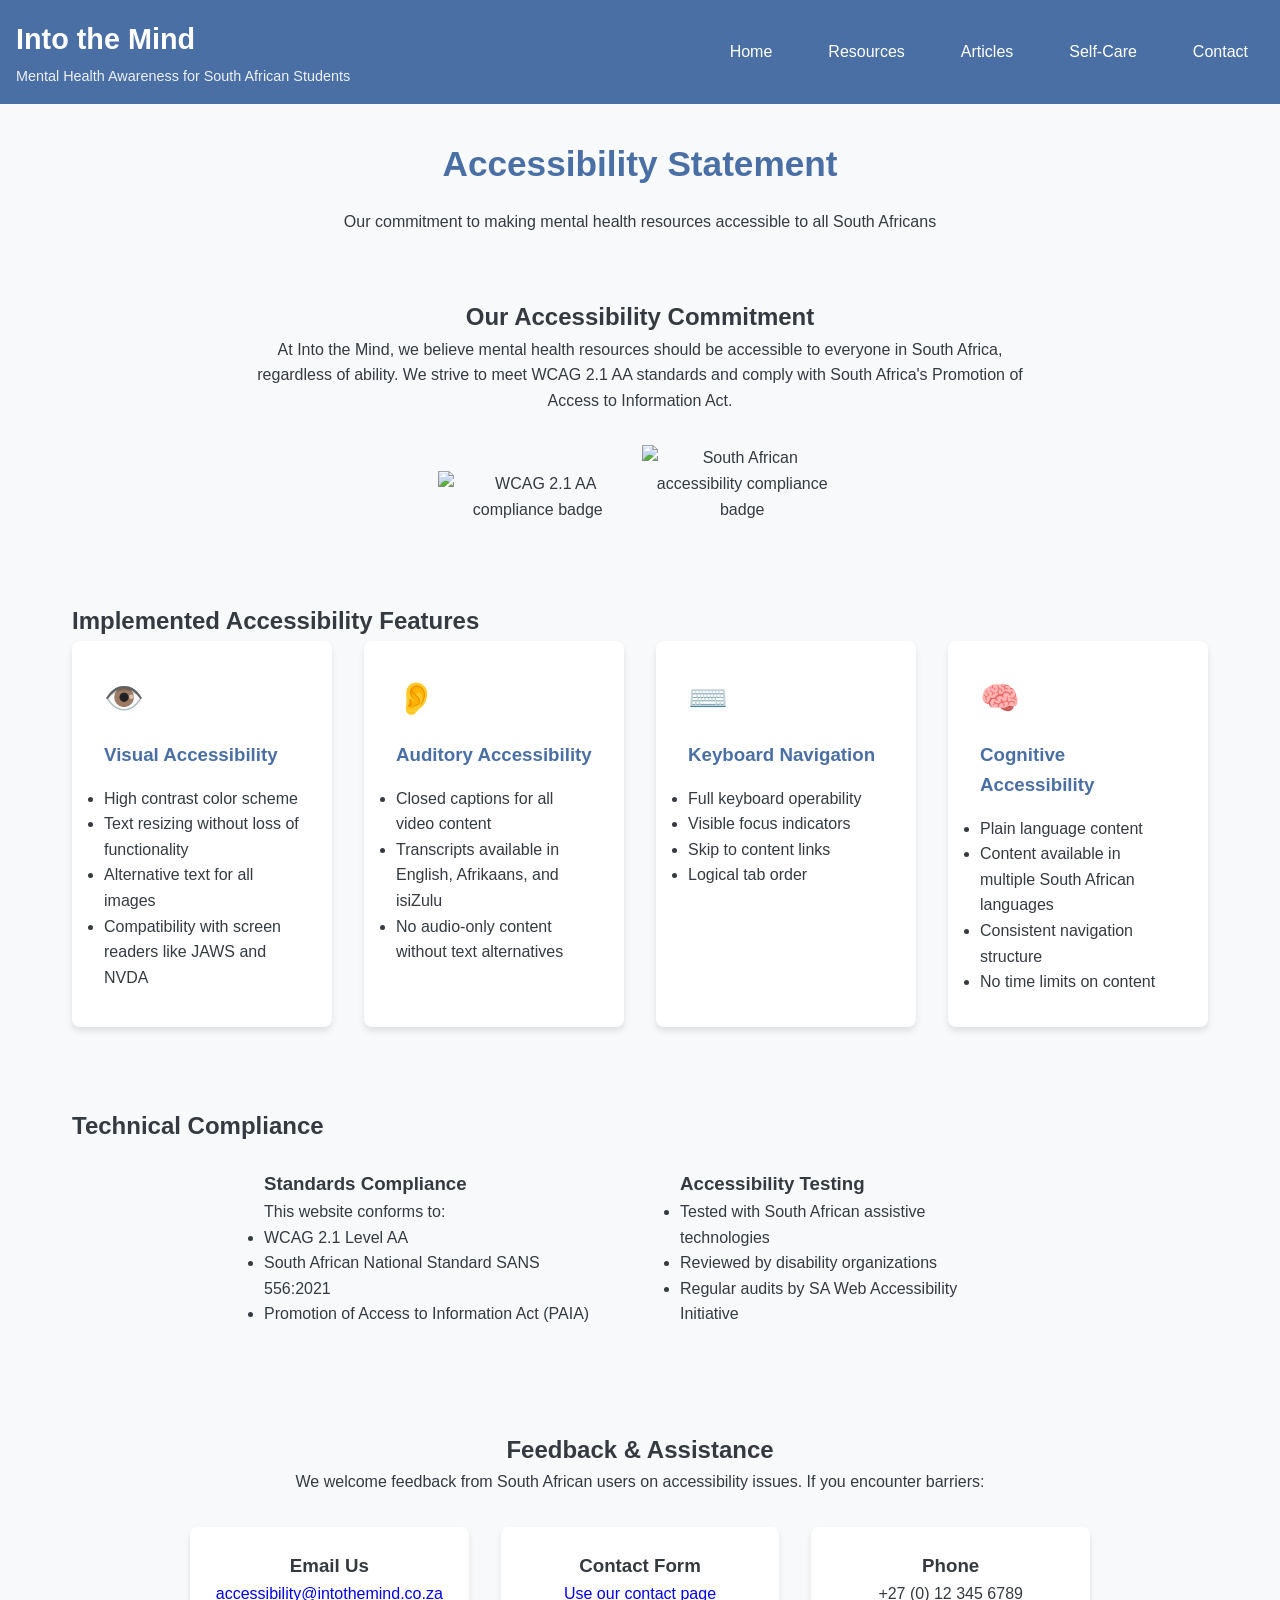
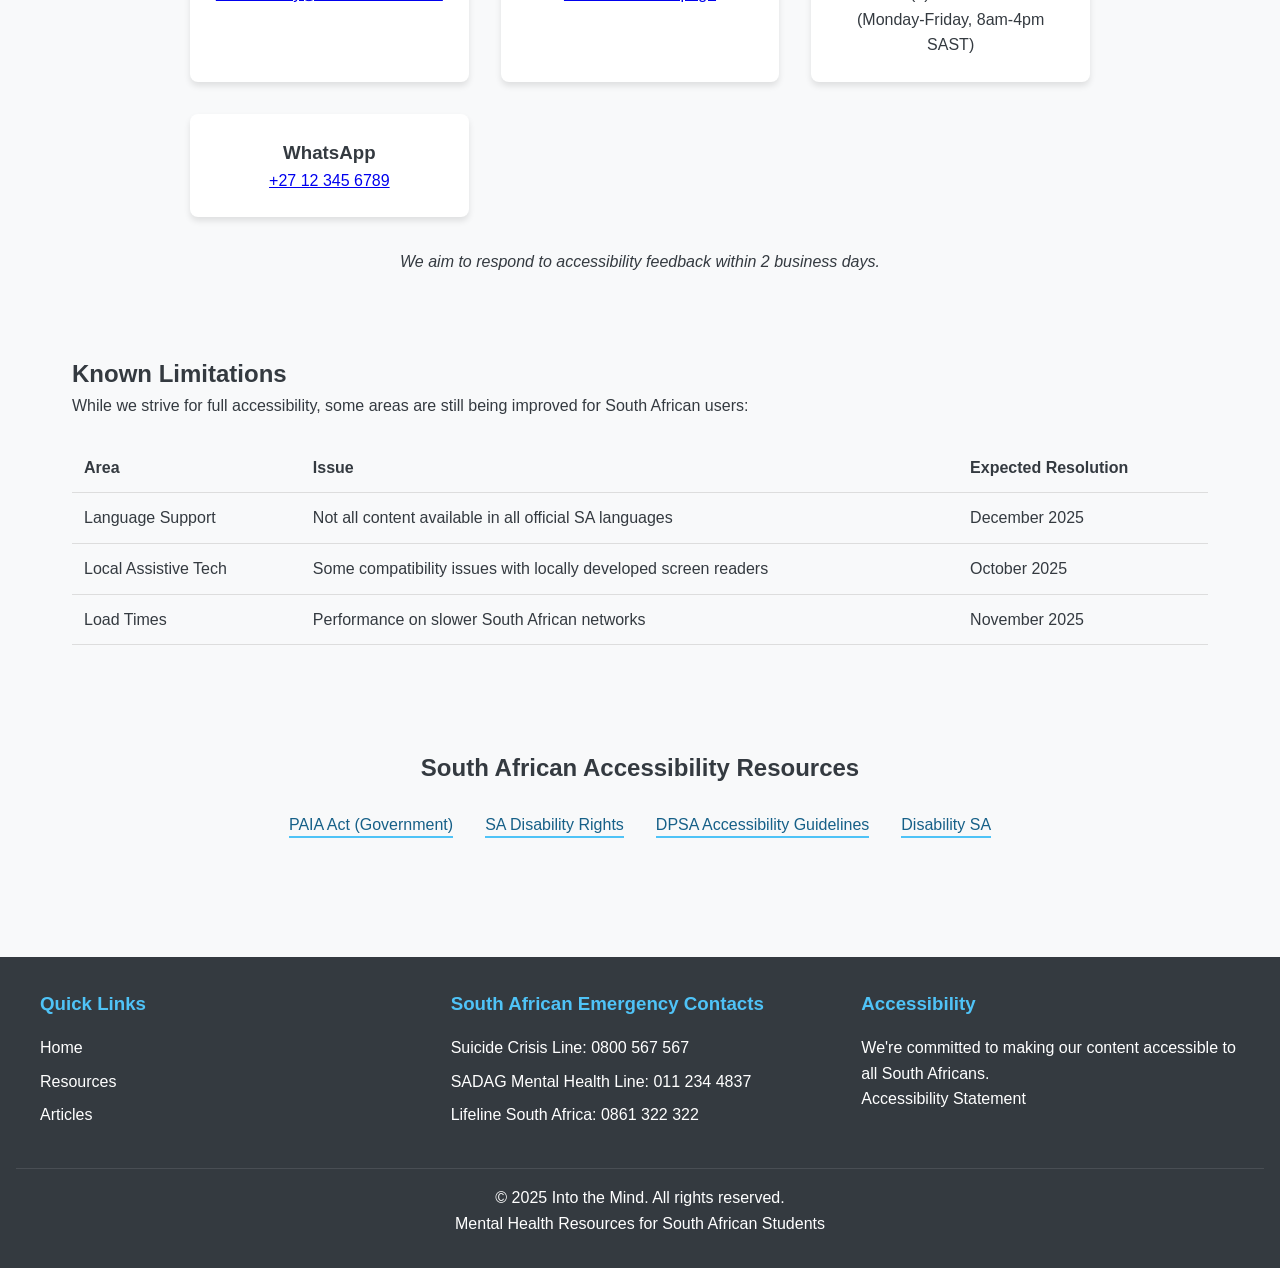
==== accessibility.html @ e054b779 "Add files via upload" ====
<!DOCTYPE html>
<html lang="en">
<head>
    <meta charset="UTF-8">
    <meta name="viewport" content="width=device-width, initial-scale=1.0">
    <meta name="description" content="Accessibility statement for Into the Mind mental health resources in South Africa">
    <title>Accessibility Statement | Into the Mind</title>
    <link rel="stylesheet" href="styles.css">
</head>
<body>
    <a href="#main-content" class="skip-link">Skip to main content</a>
    
    <header class="main-header">
        <div class="logo">
            <h1>Into the Mind</h1>
            <p>Mental Health Awareness for South African Students</p>
        </div>
        <nav aria-label="Main navigation">
            <ul class="nav-menu">
                <li><a href="index.html">Home</a></li>
                <li><a href="resources.html">Resources</a></li>
                <li><a href="articles.html">Articles</a></li>
                <li><a href="self-care.html">Self-Care</a></li>
                <li><a href="contact.html">Contact</a></li>
            </ul>
        </nav>
    </header>

    <main id="main-content" class="grid-container">
        <section class="page-header" aria-labelledby="page-heading">
            <h1 id="page-heading">Accessibility Statement</h1>
            <p>Our commitment to making mental health resources accessible to all South Africans</p>
        </section>

        <section class="accessibility-intro" aria-labelledby="intro-heading">
            <h2 id="intro-heading">Our Accessibility Commitment</h2>
            <p>At Into the Mind, we believe mental health resources should be accessible to everyone in South Africa, regardless of ability. We strive to meet WCAG 2.1 AA standards and comply with South Africa's Promotion of Access to Information Act.</p>
            <div class="compliance-badge">
                <img src="wcag-badge.png" alt="WCAG 2.1 AA compliance badge" loading="lazy">
                <img src="sa-accessibility.png" alt="South African accessibility compliance badge" loading="lazy">
            </div>
        </section>

        <section class="accessibility-features" aria-labelledby="features-heading">
            <h2 id="features-heading">Implemented Accessibility Features</h2>
            <div class="features-grid">
                <div class="feature-card">
                    <div class="feature-icon" aria-hidden="true">👁️</div>
                    <h3>Visual Accessibility</h3>
                    <ul>
                        <li>High contrast color scheme</li>
                        <li>Text resizing without loss of functionality</li>
                        <li>Alternative text for all images</li>
                        <li>Compatibility with screen readers like JAWS and NVDA</li>
                    </ul>
                </div>
                <div class="feature-card">
                    <div class="feature-icon" aria-hidden="true">👂</div>
                    <h3>Auditory Accessibility</h3>
                    <ul>
                        <li>Closed captions for all video content</li>
                        <li>Transcripts available in English, Afrikaans, and isiZulu</li>
                        <li>No audio-only content without text alternatives</li>
                    </ul>
                </div>
                <div class="feature-card">
                    <div class="feature-icon" aria-hidden="true">⌨️</div>
                    <h3>Keyboard Navigation</h3>
                    <ul>
                        <li>Full keyboard operability</li>
                        <li>Visible focus indicators</li>
                        <li>Skip to content links</li>
                        <li>Logical tab order</li>
                    </ul>
                </div>
                <div class="feature-card">
                    <div class="feature-icon" aria-hidden="true">🧠</div>
                    <h3>Cognitive Accessibility</h3>
                    <ul>
                        <li>Plain language content</li>
                        <li>Content available in multiple South African languages</li>
                        <li>Consistent navigation structure</li>
                        <li>No time limits on content</li>
                    </ul>
                </div>
            </div>
        </section>

        <section class="accessibility-technical" aria-labelledby="technical-heading">
            <h2 id="technical-heading">Technical Compliance</h2>
            <div class="technical-details">
                <div class="detail-card">
                    <h3>Standards Compliance</h3>
                    <p>This website conforms to:</p>
                    <ul>
                        <li>WCAG 2.1 Level AA</li>
                        <li>South African National Standard SANS 556:2021</li>
                        <li>Promotion of Access to Information Act (PAIA)</li>
                    </ul>
                </div>
                <div class="detail-card">
                    <h3>Accessibility Testing</h3>
                    <ul>
                        <li>Tested with South African assistive technologies</li>
                        <li>Reviewed by disability organizations</li>
                        <li>Regular audits by SA Web Accessibility Initiative</li>
                    </ul>
                </div>
            </div>
        </section>

        <section class="accessibility-feedback" aria-labelledby="feedback-heading">
            <h2 id="feedback-heading">Feedback & Assistance</h2>
            <p>We welcome feedback from South African users on accessibility issues. If you encounter barriers:</p>
            <div class="feedback-options">
                <div class="option-card">
                    <h3>Email Us</h3>
                    <p><a href="mailto:accessibility@intothemind.co.za">accessibility@intothemind.co.za</a></p>
                </div>
                <div class="option-card">
                    <h3>Contact Form</h3>
                    <p><a href="contact.html">Use our contact page</a></p>
                </div>
                <div class="option-card">
                    <h3>Phone</h3>
                    <p>+27 (0) 12 345 6789<br>(Monday-Friday, 8am-4pm SAST)</p>
                </div>
                <div class="option-card">
                    <h3>WhatsApp</h3>
                    <p><a href="https://wa.me/27123456789">+27 12 345 6789</a></p>
                </div>
            </div>
            <p class="response-time">We aim to respond to accessibility feedback within 2 business days.</p>
        </section>

        <section class="accessibility-limitations" aria-labelledby="limitations-heading">
            <h2 id="limitations-heading">Known Limitations</h2>
            <p>While we strive for full accessibility, some areas are still being improved for South African users:</p>
            <table>
                <thead>
                    <tr>
                        <th>Area</th>
                        <th>Issue</th>
                        <th>Expected Resolution</th>
                    </tr>
                </thead>
                <tbody>
                    <tr>
                        <td>Language Support</td>
                        <td>Not all content available in all official SA languages</td>
                        <td>December 2025</td>
                    </tr>
                    <tr>
                        <td>Local Assistive Tech</td>
                        <td>Some compatibility issues with locally developed screen readers</td>
                        <td>October 2025</td>
                    </tr>
                    <tr>
                        <td>Load Times</td>
                        <td>Performance on slower South African networks</td>
                        <td>November 2025</td>
                    </tr>
                </tbody>
            </table>
        </section>

        <aside class="accessibility-resources" aria-labelledby="resources-heading">
            <h2 id="resources-heading">South African Accessibility Resources</h2>
            <ul class="resource-links">
                <li><a href="https://www.gov.za/documents/promotion-access-information-act" target="_blank" rel="noopener noreferrer">PAIA Act (Government)</a></li>
                <li><a href="https://www.sanews.gov.za/south-africa/sa-marks-international-day-persons-disabilities" target="_blank" rel="noopener noreferrer">SA Disability Rights</a></li>
                <li><a href="https://www.dpsa.gov.za/" target="_blank" rel="noopener noreferrer">DPSA Accessibility Guidelines</a></li>
                <li><a href="https://www.disabilitysa.org/" target="_blank" rel="noopener noreferrer">Disability SA</a></li>
            </ul>
        </aside>
    </main>

    <footer class="main-footer">
        <div class="footer-content">
            <div class="footer-section">
                <h3>Quick Links</h3>
                <ul>
                    <li><a href="index.html">Home</a></li>
                    <li><a href="resources.html">Resources</a></li>
                    <li><a href="articles.html">Articles</a></li>
                </ul>
            </div>
            <div class="footer-section">
                <h3>South African Emergency Contacts</h3>
                <ul>
                    <li>Suicide Crisis Line: 0800 567 567</li>
                    <li>SADAG Mental Health Line: 011 234 4837</li>
                    <li>Lifeline South Africa: 0861 322 322</li>
                </ul>
            </div>
            <div class="footer-section">
                <h3>Accessibility</h3>
                <p>We're committed to making our content accessible to all South Africans.</p>
                <a href="accessibility.html">Accessibility Statement</a>
            </div>
        </div>
        <div class="copyright">
            <p>&copy; 2025 Into the Mind. All rights reserved.<br>
            Mental Health Resources for South African Students</p>
        </div>
    </footer>
</body>
</html>
---- styles.css ----
/* Base Styles */
:root {
    --primary-color: #4a6fa5;
    --secondary-color: #166088;
    --accent-color: #4fc3f7;
    --light-color: #f8f9fa;
    --dark-color: #343a40;
    --success-color: #28a745;
    --warning-color: #ffc107;
    --danger-color: #dc3545;
    --font-main: 'Segoe UI', Tahoma, Geneva, Verdana, sans-serif;
}

* {
    margin: 0;
    padding: 0;
    box-sizing: border-box;
}

body {
    font-family: var(--font-main);
    line-height: 1.6;
    color: var(--dark-color);
    background-color: var(--light-color);
}

/* Accessibility: Skip to Content Link */
.skip-link {
    position: absolute;
    top: -40px;
    left: 0;
    background: var(--primary-color);
    color: white;
    padding: 8px;
    z-index: 100;
    transition: top 0.3s;
}

.skip-link:focus {
    top: 0;
}

/* Header Styles */
.main-header {
    background-color: var(--primary-color);
    color: white;
    padding: 1rem;
    display: grid;
    grid-template-columns: 1fr 2fr;
    align-items: center;
    gap: 1rem;
}

.logo h1 {
    font-size: 1.8rem;
    margin-bottom: 0.2rem;
}

.logo p {
    font-size: 0.9rem;
    opacity: 0.9;
}

/* Navigation Styles */
.nav-menu {
    display: flex;
    justify-content: flex-end;
    list-style: none;
}

.nav-menu li {
    margin-left: 1.5rem;
}

.nav-menu a {
    color: white;
    text-decoration: none;
    padding: 0.5rem 1rem;
    border-radius: 4px;
    transition: background-color 0.3s, transform 0.2s;
    position: relative;
}

.nav-menu a:hover,
.nav-menu a:focus {
    background-color: var(--secondary-color);
    transform: translateY(-2px);
}

.nav-menu a[aria-current="page"] {
    background-color: var(--accent-color);
    font-weight: bold;
}

/* Main Content Grid */
.grid-container {
    display: grid;
    grid-template-columns: repeat(3, 1fr);
    gap: 2rem;
    padding: 2rem;
    max-width: 1200px;
    margin: 0 auto;
}

.hero {
    grid-column: 1 / -1;
    background-color: var(--secondary-color);
    color: white;
    padding: 3rem 2rem;
    border-radius: 8px;
    text-align: center;
    background-image: linear-gradient(rgba(0, 0, 0, 0.5), rgba(0, 0, 0, 0.5)), url('mental-health-hero.jpg');
    background-size: cover;
    background-position: center;
}

.hero h1 {
    font-size: 2.5rem;
    margin-bottom: 1rem;
}

.hero p {
    font-size: 1.2rem;
    margin-bottom: 2rem;
    max-width: 800px;
    margin-left: auto;
    margin-right: auto;
}

.cta-button {
    display: inline-block;
    background-color: var(--accent-color);
    color: var(--dark-color);
    padding: 0.8rem 1.5rem;
    border-radius: 4px;
    text-decoration: none;
    font-weight: bold;
    transition: background-color 0.3s, transform 0.2s;
}

.cta-button:hover,
.cta-button:focus {
    background-color: white;
    transform: scale(1.05);
}

/* Quick Links Section */
.quick-links {
    grid-column: 1 / -1;
}

.link-cards {
    display: grid;
    grid-template-columns: repeat(auto-fit, minmax(300px, 1fr));
    gap: 1.5rem;
    list-style: none;
}

.link-cards li {
    background-color: white;
    border-radius: 8px;
    box-shadow: 0 4px 6px rgba(0, 0, 0, 0.1);
    transition: transform 0.3s, box-shadow 0.3s;
}

.link-cards li:hover {
    transform: translateY(-5px);
    box-shadow: 0 6px 12px rgba(0, 0, 0, 0.15);
}

.link-cards a {
    display: block;
    padding: 1.5rem;
    color: var(--dark-color);
    text-decoration: none;
}

.link-cards h3 {
    color: var(--primary-color);
    margin-bottom: 0.5rem;
}

/* About Section */
.about {
    grid-column: 1 / 3;
    background-color: white;
    padding: 2rem;
    border-radius: 8px;
    box-shadow: 0 4px 6px rgba(0, 0, 0, 0.1);
}

/* Newsletter Form */
.newsletter {
    grid-column: 3 / 4;
    background-color: var(--accent-color);
    padding: 2rem;
    border-radius: 8px;
}

.newsletter-form {
    display: grid;
    gap: 1rem;
}

.newsletter-form label {
    font-weight: bold;
}

.newsletter-form input {
    padding: 0.8rem;
    border: none;
    border-radius: 4px;
    width: 100%;
}

.newsletter-form button {
    background-color: var(--primary-color);
    color: white;
    border: none;
    padding: 0.8rem;
    border-radius: 4px;
    cursor: pointer;
    transition: background-color 0.3s;
}

.newsletter-form button:hover {
    background-color: var(--secondary-color);
}

/* Footer Styles */
.main-footer {
    background-color: var(--dark-color);
    color: white;
    padding: 2rem 1rem;
    margin-top: 2rem;
}

.footer-content {
    display: grid;
    grid-template-columns: repeat(auto-fit, minmax(250px, 1fr));
    gap: 2rem;
    max-width: 1200px;
    margin: 0 auto;
}

.footer-section h3 {
    margin-bottom: 1rem;
    color: var(--accent-color);
}

.footer-section ul {
    list-style: none;
}

.footer-section li {
    margin-bottom: 0.5rem;
}

.footer-section a {
    color: white;
    text-decoration: none;
    transition: color 0.3s;
}

.footer-section a:hover {
    color: var(--accent-color);
}

.copyright {
    text-align: center;
    margin-top: 2rem;
    padding-top: 1rem;
    border-top: 1px solid rgba(255, 255, 255, 0.1);
}

/* Accessibility Features */
@media (prefers-reduced-motion: reduce) {
    * {
        animation-duration: 0.01ms !important;
        animation-iteration-count: 1 !important;
        transition-duration: 0.01ms !important;
        scroll-behavior: auto !important;
    }
}

:focus {
    outline: 3px solid var(--accent-color);
    outline-offset: 3px;
}

/* Responsive Design */
@media (max-width: 768px) {
    .main-header {
        grid-template-columns: 1fr;
        text-align: center;
    }
    
    .nav-menu {
        justify-content: center;
        margin-top: 1rem;
    }
    
    .grid-container {
        grid-template-columns: 1fr;
        padding: 1rem;
    }
    
    .about, .newsletter {
        grid-column: 1 / -1;
    }
}

/* Contact Page Specific Styles */
.page-header {
    grid-column: 1 / -1;
    text-align: center;
    margin-bottom: 2rem;
}

.page-header h1 {
    color: var(--primary-color);
    font-size: 2.2rem;
    margin-bottom: 1rem;
}

.contact-form-section {
    grid-column: 1 / 3;
    background-color: white;
    padding: 2rem;
    border-radius: 8px;
    box-shadow: 0 4px 6px rgba(0, 0, 0, 0.1);
}

.contact-form {
    display: grid;
    gap: 1.5rem;
}

.form-group {
    display: grid;
    gap: 0.5rem;
}

.form-group label {
    font-weight: bold;
}

.form-group input,
.form-group select,
.form-group textarea {
    padding: 0.8rem;
    border: 1px solid #ddd;
    border-radius: 4px;
    font-family: var(--font-main);
    width: 100%;
}

.form-group textarea {
    resize: vertical;
    min-height: 150px;
}

.required {
    color: var(--danger-color);
}

.checkbox-group {
    display: flex;
    align-items: center;
    gap: 0.5rem;
}

.checkbox-group input {
    width: auto;
}

.submit-button {
    background-color: var(--primary-color);
    color: white;
    border: none;
    padding: 1rem;
    border-radius: 4px;
    font-size: 1rem;
    font-weight: bold;
    cursor: pointer;
    transition: background-color 0.3s;
}

.submit-button:hover {
    background-color: var(--secondary-color);
}

.contact-info {
    grid-column: 3 / 4;
}

.contact-methods {
    display: grid;
    gap: 1.5rem;
}

.contact-card {
    background-color: white;
    padding: 1.5rem;
    border-radius: 8px;
    box-shadow: 0 4px 6px rgba(0, 0, 0, 0.1);
}

.contact-card h3 {
    color: var(--primary-color);
    margin-bottom: 0.8rem;
}

.contact-card ul {
    margin-top: 0.8rem;
    padding-left: 1.2rem;
}

.contact-card li {
    margin-bottom: 0.5rem;
}

.faq-preview {
    grid-column: 1 / -1;
    margin-top: 2rem;
}

.faq-preview h2 {
    color: var(--primary-color);
    margin-bottom: 1.5rem;
    text-align: center;
}

/* CSS-Only Accordion Styles */
.accordion-checkbox {
    position: absolute;
    opacity: 0;
    height: 0;
    width: 0;
}

.accordion-item {
    margin-bottom: 1rem;
    border: 1px solid #ddd;
    border-radius: 4px;
    overflow: hidden;
}

.accordion-button {
    display: block;
    padding: 1rem;
    background-color: var(--light-color);
    color: var(--dark-color);
    font-weight: bold;
    cursor: pointer;
    position: relative;
    padding-right: 2.5rem;
}

.accordion-button:hover {
    background-color: #e9ecef;
}

.accordion-icon {
    position: absolute;
    right: 1rem;
    top: 50%;
    transform: translateY(-50%);
    font-size: 1.2rem;
    transition: transform 0.3s;
}

.accordion-content {
    max-height: 0;
    overflow: hidden;
    transition: max-height 0.3s ease-out;
    background-color: white;
}

.accordion-checkbox:checked ~ .accordion-content {
    max-height: 500px;
    padding: 0 1rem 1rem;
}

.accordion-checkbox:checked + .accordion-button .accordion-icon {
    transform: translateY(-50%) rotate(45deg);
}

.accordion-checkbox:focus + .accordion-button {
    outline: 2px solid var(--accent-color);
    outline-offset: 2px;
}

.more-faq-link {
    text-align: center;
    margin-top: 2rem;
}

/* Responsive Design for Contact Page */
@media (max-width: 768px) {
    .contact-form-section,
    .contact-info {
        grid-column: 1 / -1;
    }
    
    .contact-info {
        margin-top: 2rem;
    }
}
/* Resources Page Specific Styles */
.page-header {
    grid-column: 1 / -1;
    text-align: center;
    margin-bottom: 2rem;
}

.page-header h1 {
    color: var(--primary-color);
    font-size: 2.2rem;
    margin-bottom: 1rem;
}

.resource-categories {
    grid-column: 1 / -1;
    display: grid;
    grid-template-columns: repeat(auto-fit, minmax(250px, 1fr));
    gap: 1.5rem;
    margin-bottom: 3rem;
}

.category-card {
    min-height: 200px;
    border-radius: 8px;
    display: flex;
    align-items: flex-end;
    background-size: cover;
    background-position: center;
    position: relative;
    overflow: hidden;
}

.category-card::before {
    content: '';
    position: absolute;
    top: 0;
    left: 0;
    right: 0;
    bottom: 0;
    background: linear-gradient(to top, rgba(0,0,0,0.7) 0%, rgba(0,0,0,0.3) 100%);
}

.category-content {
    position: relative;
    z-index: 1;
    padding: 1.5rem;
    color: white;
    width: 100%;
}

.category-card h3 {
    font-size: 1.4rem;
    margin-bottom: 0.5rem;
}

.category-link {
    display: inline-block;
    margin-top: 1rem;
    color: white;
    font-weight: bold;
    text-decoration: none;
    border-bottom: 2px solid var(--accent-color);
    padding-bottom: 0.2rem;
    transition: border-color 0.3s;
}

.category-link:hover {
    border-bottom-color: white;
}

/* Category card backgrounds */
.emergency {
    background-image: url('emergency-bg.jpg');
}

.university {
    background-image: url('university-bg.jpg');
}

.apps {
    background-image: url('apps-bg.jpg');
}

.reading {
    background-image: url('reading-bg.jpg');
}

.resource-section {
    grid-column: 1 / -1;
    margin-bottom: 3rem;
}

.resource-section h2 {
    color: var(--primary-color);
    font-size: 1.8rem;
    margin-bottom: 1.5rem;
    padding-bottom: 0.5rem;
    border-bottom: 2px solid var(--accent-color);
}

.resource-grid {
    display: grid;
    grid-template-columns: repeat(auto-fit, minmax(250px, 1fr));
    gap: 1.5rem;
}

.resource-card {
    background-color: white;
    padding: 1.5rem;
    border-radius: 8px;
    box-shadow: 0 4px 6px rgba(0, 0, 0, 0.1);
    transition: transform 0.3s, box-shadow 0.3s;
}

.resource-card:hover {
    transform: translateY(-5px);
    box-shadow: 0 6px 12px rgba(0, 0, 0, 0.15);
}

.resource-card h3 {
    color: var(--primary-color);
    margin-bottom: 0.8rem;
}

.resource-card p {
    margin-bottom: 0.8rem;
}

.resource-link {
    display: inline-block;
    margin-top: 1rem;
    color: var(--secondary-color);
    font-weight: bold;
    text-decoration: none;
    border-bottom: 2px solid var(--accent-color);
    padding-bottom: 0.2rem;
}

.resource-link:hover {
    color: var(--primary-color);
}

.resource-newsletter {
    grid-column: 1 / -1;
    background-color: var(--accent-color);
    padding: 2rem;
    border-radius: 8px;
    text-align: center;
}

.resource-newsletter h2 {
    color: var(--dark-color);
    margin-bottom: 1rem;
}

.newsletter-form {
    display: grid;
    gap: 1rem;
    max-width: 500px;
    margin: 0 auto;
}

.newsletter-form label {
    font-weight: bold;
    text-align: left;
}

.newsletter-form input {
    padding: 0.8rem;
    border: none;
    border-radius: 4px;
    width: 100%;
}

/* Accessibility */
.visually-hidden {
    position: absolute;
    width: 1px;
    height: 1px;
    padding: 0;
    margin: -1px;
    overflow: hidden;
    clip: rect(0, 0, 0, 0);
    white-space: nowrap;
    border: 0;
}

/* Responsive Design */
@media (max-width: 768px) {
    .resource-categories {
        grid-template-columns: 1fr;
    }
    
    .resource-grid {
        grid-template-columns: 1fr;
    }
}

/* Articles Page Specific Styles */
.page-header {
    grid-column: 1 / -1;
    text-align: center;
    margin-bottom: 2rem;
}

.page-header h1 {
    color: var(--primary-color);
    font-size: 2.2rem;
    margin-bottom: 1rem;
}

.article-categories {
    grid-column: 1 / -1;
    margin-bottom: 2rem;
}

.category-filters {
    display: flex;
    flex-wrap: wrap;
    gap: 0.5rem;
    justify-content: center;
}

.filter-button {
    padding: 0.5rem 1rem;
    background-color: var(--light-color);
    border: 1px solid var(--primary-color);
    border-radius: 20px;
    color: var(--dark-color);
    text-decoration: none;
    transition: all 0.3s;
}

.filter-button:hover {
    background-color: #e9ecef;
}

.filter-button.active {
    background-color: var(--primary-color);
    color: white;
}

/* CSS-only filtering using :target */
.articles-container:target ~ .articles-container,
.articles-container:target ~ .articles-container ~ .articles-container {
    display: none;
}

#stress:target ~ .articles-container [data-category~="stress"],
#anxiety:target ~ .articles-container [data-category~="anxiety"],
#depression:target ~ .articles-container [data-category~="depression"],
#mindfulness:target ~ .articles-container [data-category~="mindfulness"],
#sleep:target ~ .articles-container [data-category~="sleep"] {
    display: block;
}

#all:target ~ .articles-container .article-card {
    display: block;
}

/* Featured article stays visible */
#featured {
    display: block !important;
}

.featured-article {
    grid-column: 1 / -1;
    margin-bottom: 3rem;
}

.article-card {
    background-color: white;
    border-radius: 8px;
    overflow: hidden;
    box-shadow: 0 4px 6px rgba(0, 0, 0, 0.1);
    transition: transform 0.3s, box-shadow 0.3s;
    margin-bottom: 2rem;
}

.article-card:hover {
    transform: translateY(-5px);
    box-shadow: 0 6px 12px rgba(0, 0, 0, 0.15);
}

.article-card.large {
    display: grid;
    grid-template-columns: 1fr 1fr;
}

.article-image img {
    width: 100%;
    height: 100%;
    object-fit: cover;
    display: block;
}

.article-content {
    padding: 1.5rem;
}

.article-card.large .article-content {
    display: flex;
    flex-direction: column;
    justify-content: center;
}

.article-meta {
    display: flex;
    justify-content: space-between;
    margin-bottom: 1rem;
    font-size: 0.9rem;
    color: #666;
}

.article-category {
    color: var(--primary-color);
    font-weight: bold;
}

.article-card h3 {
    margin-bottom: 1rem;
    font-size: 1.3rem;
}

.article-card h3 a {
    color: var(--dark-color);
    text-decoration: none;
}

.article-card h3 a:hover {
    color: var(--primary-color);
}

.article-excerpt {
    margin-bottom: 1.5rem;
    color: #555;
}

.read-more {
    display: inline-block;
    color: var(--secondary-color);
    font-weight: bold;
    text-decoration: none;
    border-bottom: 2px solid var(--accent-color);
    padding-bottom: 0.2rem;
}

.read-more:hover {
    color: var(--primary-color);
}

.article-grid {
    grid-column: 1 / -1;
    margin-bottom: 3rem;
}

.article-grid h2 {
    color: var(--primary-color);
    font-size: 1.8rem;
    margin-bottom: 1.5rem;
    padding-bottom: 0.5rem;
    border-bottom: 2px solid var(--accent-color);
}

.articles-container {
    display: grid;
    grid-template-columns: repeat(auto-fit, minmax(300px, 1fr));
    gap: 2rem;
}

.newsletter-signup {
    grid-column: 1 / -1;
    background-color: var(--accent-color);
    padding: 2rem;
    border-radius: 8px;
    text-align: center;
}

.newsletter-signup h2 {
    color: var(--dark-color);
    margin-bottom: 1rem;
}

.newsletter-form {
    display: grid;
    gap: 1rem;
    max-width: 500px;
    margin: 0 auto;
}

.newsletter-form label {
    font-weight: bold;
    text-align: left;
}

.newsletter-form input {
    padding: 0.8rem;
    border: none;
    border-radius: 4px;
    width: 100%;
}

/* Responsive Design */
@media (max-width: 768px) {
    .article-card.large {
        grid-template-columns: 1fr;
    }
    
    .articles-container {
        grid-template-columns: 1fr;
    }
    
    .category-filters {
        justify-content: flex-start;
    }
}

/* Article Page Specific Styles */
.article-container {
    max-width: 900px;
    margin: 2rem auto;
    padding: 0 1rem;
}

.article-header {
    margin-bottom: 2rem;
    text-align: center;
}

.article-header h1 {
    font-size: 2.2rem;
    color: var(--primary-color);
    margin-bottom: 1rem;
}

.article-meta {
    display: flex;
    justify-content: center;
    gap: 1rem;
    margin-bottom: 1rem;
    color: #666;
}

.article-category {
    color: var(--primary-color);
    font-weight: bold;
}

.article-image img {
    width: 100%;
    max-height: 400px;
    object-fit: cover;
    border-radius: 8px;
}

.article-body {
    line-height: 1.8;
}

.article-body p {
    margin-bottom: 1.5rem;
}

.lead {
    font-size: 1.2rem;
    font-weight: 500;
    margin-bottom: 2rem !important;
}

.article-body h2 {
    color: var(--primary-color);
    margin: 2rem 0 1rem;
    font-size: 1.6rem;
}

.article-body ul, .article-body ol {
    margin-bottom: 1.5rem;
    padding-left: 1.5rem;
}

.article-body li {
    margin-bottom: 0.5rem;
}

table {
    width: 100%;
    border-collapse: collapse;
    margin: 1.5rem 0;
}

th, td {
    padding: 0.75rem;
    text-align: left;
    border-bottom: 1px solid #ddd;
}

th {
    background-color: var(--light-color);
}

figure {
    margin: 1.5rem 0;
    text-align: center;
}

figcaption {
    font-size: 0.9rem;
    color: #666;
    margin-top: 0.5rem;
}

.technique-steps {
    display: grid;
    grid-template-columns: repeat(auto-fit, minmax(200px, 1fr));
    gap: 1rem;
    margin: 1.5rem 0;
}

.step {
    background-color: var(--light-color);
    padding: 1rem;
    border-radius: 8px;
    text-align: center;
}

.step h3 {
    color: var(--primary-color);
    margin-bottom: 0.5rem;
}

.key-takeaways {
    background-color: var(--light-color);
    padding: 1.5rem;
    border-radius: 8px;
    margin: 2rem 0;
}

.article-footer {
    margin-top: 3rem;
    border-top: 1px solid #ddd;
    padding-top: 2rem;
}

.related-articles {
    margin-bottom: 1.5rem;
}

.related-articles h3 {
    color: var(--primary-color);
    margin-bottom: 1rem;
}

.article-actions {
    display: flex;
    gap: 1rem;
    margin-top: 1.5rem;
}

.print-button, .contact-button {
    padding: 0.75rem 1.5rem;
    border-radius: 4px;
    font-weight: bold;
    cursor: pointer;
}

.print-button {
    background-color: white;
    border: 2px solid var(--primary-color);
    color: var(--primary-color);
}

.contact-button {
    background-color: var(--primary-color);
    color: white;
    border: none;
    text-decoration: none;
}

@media (max-width: 768px) {
    .article-header h1 {
        font-size: 1.8rem;
    }
    
    .technique-steps {
        grid-template-columns: 1fr;
    }
    
    .article-actions {
        flex-direction: column;
    }
}

/* Additional Article Styles */
.technique-grid {
    display: grid;
    grid-template-columns: repeat(auto-fit, minmax(250px, 1fr));
    gap: 1rem;
    margin: 1.5rem 0;
}

.technique-card {
    background-color: var(--light-color);
    padding: 1rem;
    border-radius: 8px;
}

.matrix {
    display: grid;
    grid-template-columns: 1fr 1fr;
    gap: 0.5rem;
    margin: 1.5rem 0;
}

.quadrant {
    padding: 1rem;
    border-radius: 8px;
    min-height: 100px;
}

.urgent-important {
    background-color: #ffdddd;
    border: 2px solid #ff9999;
}

.not-urgent-important {
    background-color: #ddffdd;
    border: 2px solid #99ff99;
}

.urgent-not-important {
    background-color: #ffffdd;
    border: 2px solid #ffff99;
}

.not-urgent-not-important {
    background-color: #dddddd;
    border: 2px solid #999999;
}

.therapy-types {
    display: grid;
    grid-template-columns: repeat(auto-fit, minmax(300px, 1fr));
    gap: 1rem;
    margin: 1.5rem 0;
}

.therapy-card {
    background-color: var(--light-color);
    padding: 1.5rem;
    border-radius: 8px;
    border-left: 4px solid var(--primary-color);
}

.sleep-calculator {
    background-color: var(--light-color);
    padding: 1.5rem;
    border-radius: 8px;
    margin: 1.5rem 0;
}

@media (max-width: 768px) {
    .matrix {
        grid-template-columns: 1fr;
    }
}

/* Anxiety Article Specific Styles */
.relaxation-sequence {
    display: grid;
    grid-template-columns: repeat(auto-fit, minmax(200px, 1fr));
    gap: 1rem;
    margin: 1.5rem 0;
}

.step {
    background-color: var(--light-color);
    padding: 1rem;
    border-radius: 8px;
    text-align: center;
}

.step h3 {
    color: var(--primary-color);
    margin-bottom: 0.5rem;
}

@media (max-width: 600px) {
    .relaxation-sequence {
        grid-template-columns: 1fr;
    }
}

/* Self-Care Page Specific Styles */
.page-header {
    grid-column: 1 / -1;
    text-align: center;
    margin-bottom: 2rem;
}

.page-header h1 {
    color: var(--primary-color);
    font-size: 2.2rem;
    margin-bottom: 1rem;
}

.self-care-intro {
    grid-column: 1 / -1;
    max-width: 800px;
    margin: 0 auto 3rem;
    text-align: center;
    font-size: 1.1rem;
    line-height: 1.7;
}

/* Accordion Styles */
.self-care-accordion {
    grid-column: 1 / -1;
    margin-bottom: 3rem;
}

.accordion {
    max-width: 900px;
    margin: 0 auto;
}

.accordion-item {
    margin-bottom: 1rem;
    border: 1px solid #ddd;
    border-radius: 8px;
    overflow: hidden;
}

.accordion-checkbox {
    position: absolute;
    opacity: 0;
    height: 0;
    width: 0;
}

.accordion-button {
    display: block;
    padding: 1.5rem;
    background-color: var(--light-color);
    color: var(--dark-color);
    font-weight: bold;
    cursor: pointer;
    position: relative;
    padding-right: 3rem;
    transition: background-color 0.3s;
}

.accordion-button:hover {
    background-color: #e9ecef;
}

.accordion-icon {
    position: absolute;
    right: 1.5rem;
    top: 50%;
    transform: translateY(-50%);
    font-size: 1.2rem;
    transition: transform 0.3s;
}

.accordion-content {
    max-height: 0;
    overflow: hidden;
    transition: max-height 0.3s ease-out;
    background-color: white;
}

.accordion-checkbox:checked ~ .accordion-content {
    max-height: 500px;
    padding: 0 1.5rem 1.5rem;
}

.accordion-checkbox:checked + .accordion-button .accordion-icon {
    transform: translateY(-50%) rotate(45deg);
}

.accordion-checkbox:focus + .accordion-button {
    outline: 2px solid var(--accent-color);
    outline-offset: 2px;
}

.accordion-content h3 {
    color: var(--primary-color);
    margin: 1.5rem 0 1rem;
    font-size: 1.3rem;
}

.tip-box {
    background-color: #f8f9fa;
    border-left: 4px solid var(--accent-color);
    padding: 1rem;
    margin-top: 1.5rem;
    border-radius: 0 4px 4px 0;
}

/* Tools Grid */
.self-care-tools {
    grid-column: 1 / -1;
    margin-bottom: 3rem;
}

.tools-grid {
    display: grid;
    grid-template-columns: repeat(auto-fit, minmax(300px, 1fr));
    gap: 2rem;
    max-width: 1000px;
    margin: 0 auto;
}

.tool-card {
    background-color: white;
    padding: 2rem;
    border-radius: 8px;
    box-shadow: 0 4px 6px rgba(0, 0, 0, 0.1);
    text-align: center;
    transition: transform 0.3s;
}

.tool-card:hover {
    transform: translateY(-5px);
}

.tool-icon {
    font-size: 2.5rem;
    margin-bottom: 1rem;
}

.tool-card h3 {
    color: var(--primary-color);
    margin-bottom: 1rem;
}

.tool-link {
    display: inline-block;
    margin-top: 1.5rem;
    color: var(--secondary-color);
    font-weight: bold;
    text-decoration: none;
    border-bottom: 2px solid var(--accent-color);
    padding-bottom: 0.2rem;
}

.tool-link:hover {
    color: var(--primary-color);
}

/* Challenge Grid */
.self-care-challenge {
    grid-column: 1 / -1;
    margin-bottom: 3rem;
}

.challenge-grid {
    display: grid;
    grid-template-columns: repeat(auto-fit, minmax(150px, 1fr));
    gap: 1rem;
    max-width: 900px;
    margin: 0 auto;
}

.day-card {
    background-color: white;
    padding: 1.5rem;
    border-radius: 8px;
    box-shadow: 0 4px 6px rgba(0, 0, 0, 0.1);
    text-align: center;
}

.day-card h3 {
    color: var(--primary-color);
    margin-bottom: 0.5rem;
}

/* Newsletter */
.self-care-newsletter {
    grid-column: 1 / -1;
    background-color: var(--accent-color);
    padding: 2rem;
    border-radius: 8px;
    text-align: center;
    max-width: 600px;
    margin: 0 auto;
}

.self-care-newsletter h2 {
    color: var(--dark-color);
    margin-bottom: 1rem;
}

.newsletter-form {
    display: grid;
    gap: 1rem;
    margin: 0 auto;
    max-width: 400px;
}

/* Responsive Design */
@media (max-width: 768px) {
    .tools-grid {
        grid-template-columns: 1fr;
    }
    
    .challenge-grid {
        grid-template-columns: repeat(2, 1fr);
    }
}

@media (max-width: 480px) {
    .challenge-grid {
        grid-template-columns: 1fr;
    }
    
    .accordion-button {
        padding: 1rem;
        padding-right: 2.5rem;
    }
}

/* Accessibility Page Specific Styles */
.page-header {
    grid-column: 1 / -1;
    text-align: center;
    margin-bottom: 2rem;
}

.page-header h1 {
    color: var(--primary-color);
    font-size: 2.2rem;
    margin-bottom: 1rem;
}

.accessibility-intro {
    grid-column: 1 / -1;
    max-width: 800px;
    margin: 0 auto 3rem;
    text-align: center;
}

.compliance-badge {
    margin-top: 2rem;
}

.compliance-badge img {
    max-width: 200px;
    height: auto;
}

.accessibility-features {
    grid-column: 1 / -1;
    margin-bottom: 3rem;
}

.features-grid {
    display: grid;
    grid-template-columns: repeat(auto-fit, minmax(250px, 1fr));
    gap: 2rem;
    max-width: 1200px;
    margin: 0 auto;
}

.feature-card {
    background-color: white;
    padding: 2rem;
    border-radius: 8px;
    box-shadow: 0 4px 6px rgba(0, 0, 0, 0.1);
}

.feature-icon {
    font-size: 2rem;
    margin-bottom: 1rem;
}

.feature-card h3 {
    color: var(--primary-color);
    margin-bottom: 1rem;
}

.accessibility-technical {
    grid-column: 1 / -1;
    margin-bottom: 3rem;
}

.technical-details {
    display: grid;
    grid-template-columns: repeat(auto-fit, minmax(300px, 1fr));
    gap: 2rem;
    max-width: 800px;
    margin: 0 auto;
}

.detail-card {
    background-color: var(--light-color);
    padding: 1.5rem;
    border-radius: 8px;
}

.accessibility-feedback {
    grid-column: 1 / -1;
    margin-bottom: 3rem;
    text-align: center;
}

.feedback-options {
    display: grid;
    grid-template-columns: repeat(auto-fit, minmax(250px, 1fr));
    gap: 2rem;
    max-width: 900px;
    margin: 2rem auto;
}

.option-card {
    background-color: white;
    padding: 1.5rem;
    border-radius: 8px;
    box-shadow: 0 4px 6px rgba(0, 0, 0, 0.1);
}

.response-time {
    font-style: italic;
    margin-top: 1rem;
}

.accessibility-limitations {
    grid-column: 1 / -1;
    margin-bottom: 3rem;
}

.accessibility-limitations table {
    margin: 1.5rem auto;
}

.accessibility-resources {
    grid-column: 1 / -1;
    text-align: center;
    margin-bottom: 2rem;
}

.resource-links {
    list-style: none;
    display: flex;
    flex-wrap: wrap;
    justify-content: center;
    gap: 1rem 2rem;
    max-width: 800px;
    margin: 1.5rem auto;
}

.resource-links a {
    color: var(--secondary-color);
    text-decoration: none;
    border-bottom: 2px solid var(--accent-color);
    padding-bottom: 0.2rem;
}

.resource-links a:hover {
    color: var(--primary-color);
}

@media (max-width: 768px) {
    .features-grid {
        grid-template-columns: 1fr;
    }
    
    .technical-details {
        grid-template-columns: 1fr;
    }
    
    .feedback-options {
        grid-template-columns: 1fr;
    }
    
    .accessibility-limitations table {
        display: block;
        overflow-x: auto;
    }
}
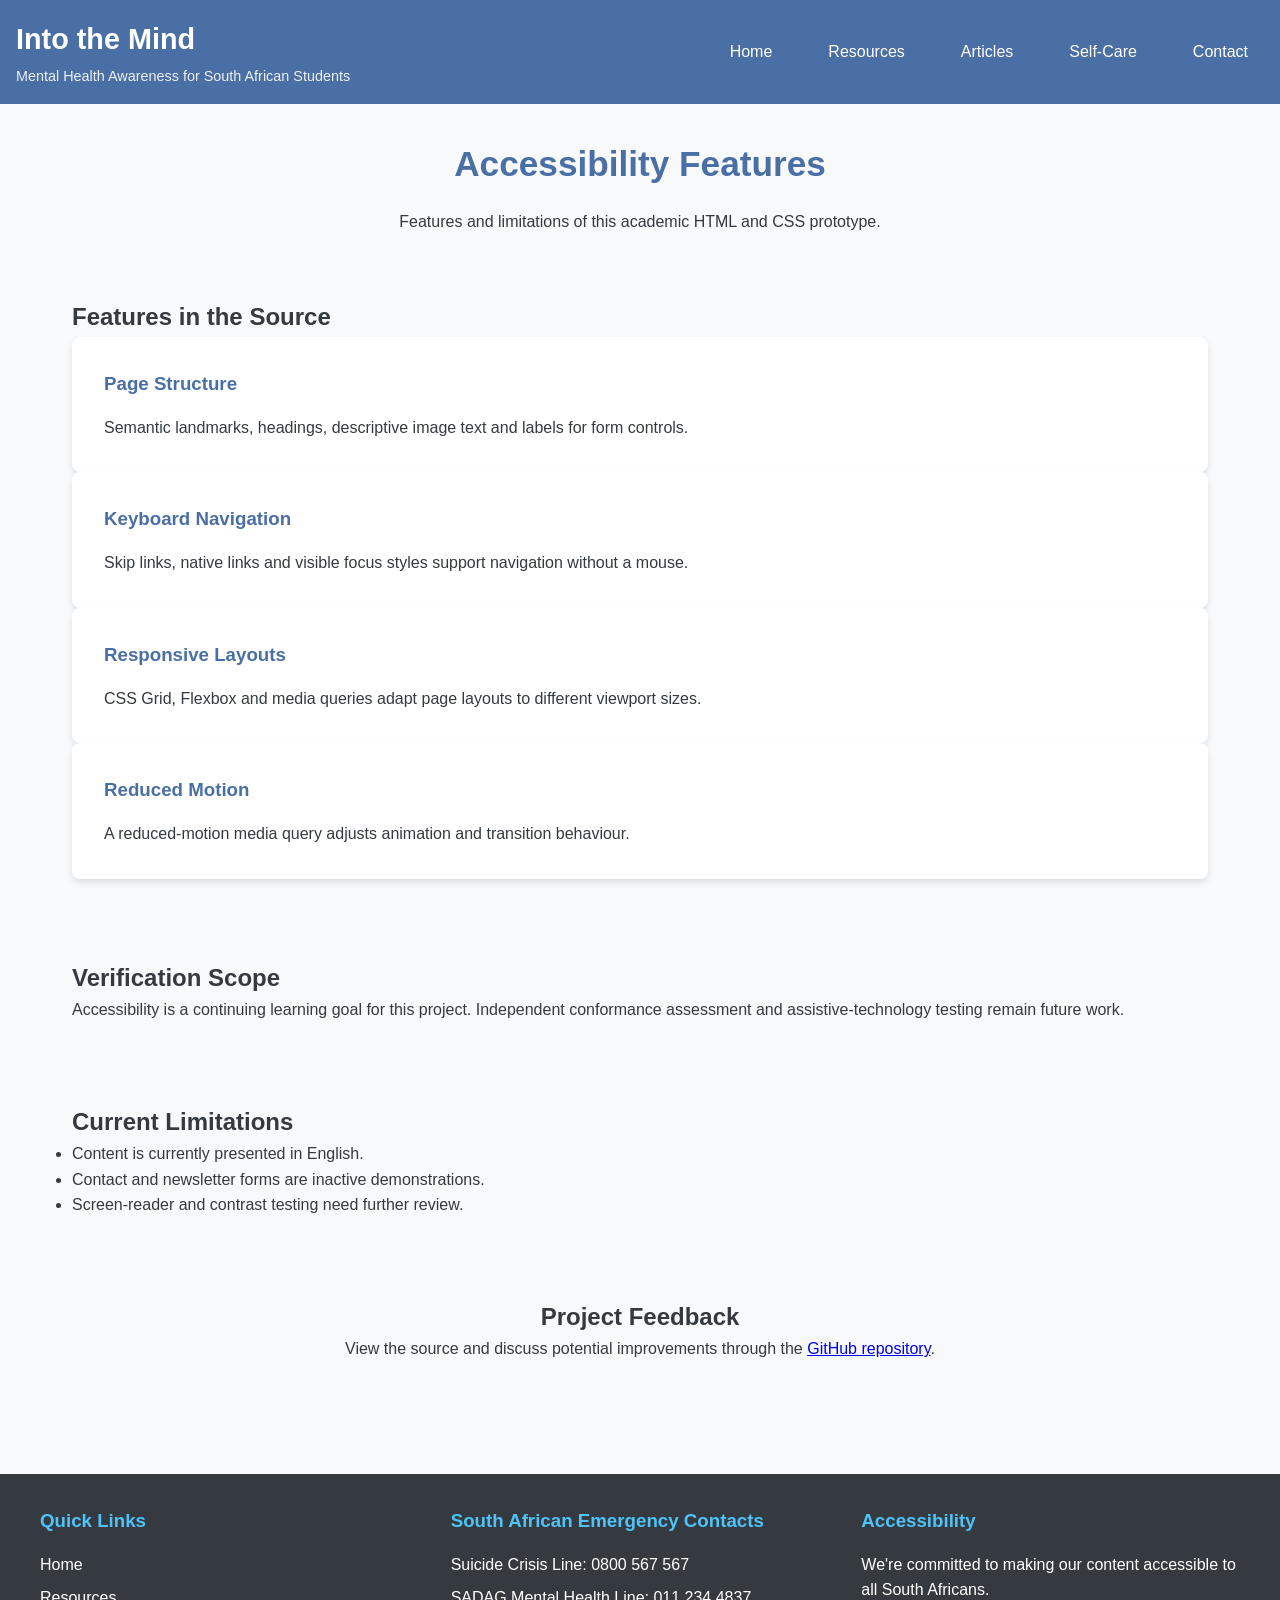
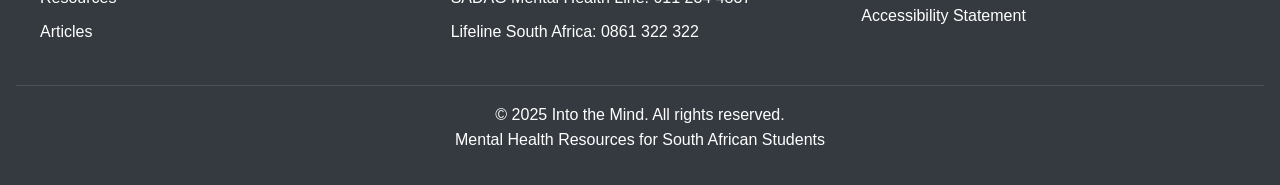
==== commit 34a3131d: "Repair website navigation and document the academic prototype" ====
--- a/accessibility.html
+++ b/accessibility.html
@@ -1,208 +1,91 @@
-<!DOCTYPE html>
-<html lang="en">
-<head>
-    <meta charset="UTF-8">
-    <meta name="viewport" content="width=device-width, initial-scale=1.0">
-    <meta name="description" content="Accessibility statement for Into the Mind mental health resources in South Africa">
-    <title>Accessibility Statement | Into the Mind</title>
-    <link rel="stylesheet" href="styles.css">
-</head>
-<body>
-    <a href="#main-content" class="skip-link">Skip to main content</a>
-    
-    <header class="main-header">
-        <div class="logo">
-            <h1>Into the Mind</h1>
-            <p>Mental Health Awareness for South African Students</p>
-        </div>
-        <nav aria-label="Main navigation">
-            <ul class="nav-menu">
-                <li><a href="index.html">Home</a></li>
-                <li><a href="resources.html">Resources</a></li>
-                <li><a href="articles.html">Articles</a></li>
-                <li><a href="self-care.html">Self-Care</a></li>
-                <li><a href="contact.html">Contact</a></li>
-            </ul>
-        </nav>
-    </header>
-
-    <main id="main-content" class="grid-container">
-        <section class="page-header" aria-labelledby="page-heading">
-            <h1 id="page-heading">Accessibility Statement</h1>
-            <p>Our commitment to making mental health resources accessible to all South Africans</p>
-        </section>
-
-        <section class="accessibility-intro" aria-labelledby="intro-heading">
-            <h2 id="intro-heading">Our Accessibility Commitment</h2>
-            <p>At Into the Mind, we believe mental health resources should be accessible to everyone in South Africa, regardless of ability. We strive to meet WCAG 2.1 AA standards and comply with South Africa's Promotion of Access to Information Act.</p>
-            <div class="compliance-badge">
-                <img src="wcag-badge.png" alt="WCAG 2.1 AA compliance badge" loading="lazy">
-                <img src="sa-accessibility.png" alt="South African accessibility compliance badge" loading="lazy">
-            </div>
-        </section>
-
-        <section class="accessibility-features" aria-labelledby="features-heading">
-            <h2 id="features-heading">Implemented Accessibility Features</h2>
-            <div class="features-grid">
-                <div class="feature-card">
-                    <div class="feature-icon" aria-hidden="true">👁️</div>
-                    <h3>Visual Accessibility</h3>
-                    <ul>
-                        <li>High contrast color scheme</li>
-                        <li>Text resizing without loss of functionality</li>
-                        <li>Alternative text for all images</li>
-                        <li>Compatibility with screen readers like JAWS and NVDA</li>
-                    </ul>
-                </div>
-                <div class="feature-card">
-                    <div class="feature-icon" aria-hidden="true">👂</div>
-                    <h3>Auditory Accessibility</h3>
-                    <ul>
-                        <li>Closed captions for all video content</li>
-                        <li>Transcripts available in English, Afrikaans, and isiZulu</li>
-                        <li>No audio-only content without text alternatives</li>
-                    </ul>
-                </div>
-                <div class="feature-card">
-                    <div class="feature-icon" aria-hidden="true">⌨️</div>
-                    <h3>Keyboard Navigation</h3>
-                    <ul>
-                        <li>Full keyboard operability</li>
-                        <li>Visible focus indicators</li>
-                        <li>Skip to content links</li>
-                        <li>Logical tab order</li>
-                    </ul>
-                </div>
-                <div class="feature-card">
-                    <div class="feature-icon" aria-hidden="true">🧠</div>
-                    <h3>Cognitive Accessibility</h3>
-                    <ul>
-                        <li>Plain language content</li>
-                        <li>Content available in multiple South African languages</li>
-                        <li>Consistent navigation structure</li>
-                        <li>No time limits on content</li>
-                    </ul>
-                </div>
-            </div>
-        </section>
-
-        <section class="accessibility-technical" aria-labelledby="technical-heading">
-            <h2 id="technical-heading">Technical Compliance</h2>
-            <div class="technical-details">
-                <div class="detail-card">
-                    <h3>Standards Compliance</h3>
-                    <p>This website conforms to:</p>
-                    <ul>
-                        <li>WCAG 2.1 Level AA</li>
-                        <li>South African National Standard SANS 556:2021</li>
-                        <li>Promotion of Access to Information Act (PAIA)</li>
-                    </ul>
-                </div>
-                <div class="detail-card">
-                    <h3>Accessibility Testing</h3>
-                    <ul>
-                        <li>Tested with South African assistive technologies</li>
-                        <li>Reviewed by disability organizations</li>
-                        <li>Regular audits by SA Web Accessibility Initiative</li>
-                    </ul>
-                </div>
-            </div>
-        </section>
-
-        <section class="accessibility-feedback" aria-labelledby="feedback-heading">
-            <h2 id="feedback-heading">Feedback & Assistance</h2>
-            <p>We welcome feedback from South African users on accessibility issues. If you encounter barriers:</p>
-            <div class="feedback-options">
-                <div class="option-card">
-                    <h3>Email Us</h3>
-                    <p><a href="mailto:accessibility@intothemind.co.za">accessibility@intothemind.co.za</a></p>
-                </div>
-                <div class="option-card">
-                    <h3>Contact Form</h3>
-                    <p><a href="contact.html">Use our contact page</a></p>
-                </div>
-                <div class="option-card">
-                    <h3>Phone</h3>
-                    <p>+27 (0) 12 345 6789<br>(Monday-Friday, 8am-4pm SAST)</p>
-                </div>
-                <div class="option-card">
-                    <h3>WhatsApp</h3>
-                    <p><a href="https://wa.me/27123456789">+27 12 345 6789</a></p>
-                </div>
-            </div>
-            <p class="response-time">We aim to respond to accessibility feedback within 2 business days.</p>
-        </section>
-
-        <section class="accessibility-limitations" aria-labelledby="limitations-heading">
-            <h2 id="limitations-heading">Known Limitations</h2>
-            <p>While we strive for full accessibility, some areas are still being improved for South African users:</p>
-            <table>
-                <thead>
-                    <tr>
-                        <th>Area</th>
-                        <th>Issue</th>
-                        <th>Expected Resolution</th>
-                    </tr>
-                </thead>
-                <tbody>
-                    <tr>
-                        <td>Language Support</td>
-                        <td>Not all content available in all official SA languages</td>
-                        <td>December 2025</td>
-                    </tr>
-                    <tr>
-                        <td>Local Assistive Tech</td>
-                        <td>Some compatibility issues with locally developed screen readers</td>
-                        <td>October 2025</td>
-                    </tr>
-                    <tr>
-                        <td>Load Times</td>
-                        <td>Performance on slower South African networks</td>
-                        <td>November 2025</td>
-                    </tr>
-                </tbody>
-            </table>
-        </section>
-
-        <aside class="accessibility-resources" aria-labelledby="resources-heading">
-            <h2 id="resources-heading">South African Accessibility Resources</h2>
-            <ul class="resource-links">
-                <li><a href="https://www.gov.za/documents/promotion-access-information-act" target="_blank" rel="noopener noreferrer">PAIA Act (Government)</a></li>
-                <li><a href="https://www.sanews.gov.za/south-africa/sa-marks-international-day-persons-disabilities" target="_blank" rel="noopener noreferrer">SA Disability Rights</a></li>
-                <li><a href="https://www.dpsa.gov.za/" target="_blank" rel="noopener noreferrer">DPSA Accessibility Guidelines</a></li>
-                <li><a href="https://www.disabilitysa.org/" target="_blank" rel="noopener noreferrer">Disability SA</a></li>
-            </ul>
-        </aside>
-    </main>
-
-    <footer class="main-footer">
-        <div class="footer-content">
-            <div class="footer-section">
-                <h3>Quick Links</h3>
-                <ul>
-                    <li><a href="index.html">Home</a></li>
-                    <li><a href="resources.html">Resources</a></li>
-                    <li><a href="articles.html">Articles</a></li>
-                </ul>
-            </div>
-            <div class="footer-section">
-                <h3>South African Emergency Contacts</h3>
-                <ul>
-                    <li>Suicide Crisis Line: 0800 567 567</li>
-                    <li>SADAG Mental Health Line: 011 234 4837</li>
-                    <li>Lifeline South Africa: 0861 322 322</li>
-                </ul>
-            </div>
-            <div class="footer-section">
-                <h3>Accessibility</h3>
-                <p>We're committed to making our content accessible to all South Africans.</p>
-                <a href="accessibility.html">Accessibility Statement</a>
-            </div>
-        </div>
-        <div class="copyright">
-            <p>&copy; 2025 Into the Mind. All rights reserved.<br>
-            Mental Health Resources for South African Students</p>
-        </div>
-    </footer>
-</body>
-</html>+<!DOCTYPE html>
+<html lang="en">
+<head>
+    <meta charset="UTF-8">
+    <meta name="viewport" content="width=device-width, initial-scale=1.0">
+    <meta name="description" content="Accessibility statement for Into the Mind mental health resources in South Africa">
+    <title>Accessibility Statement | Into the Mind</title>
+    <link rel="stylesheet" href="styles.css">
+</head>
+<body>
+    <a href="#main-content" class="skip-link">Skip to main content</a>
+    
+    <header class="main-header">
+        <div class="logo">
+            <h1>Into the Mind</h1>
+            <p>Mental Health Awareness for South African Students</p>
+        </div>
+        <nav aria-label="Main navigation">
+            <ul class="nav-menu">
+                <li><a href="index.html">Home</a></li>
+                <li><a href="resources.html">Resources</a></li>
+                <li><a href="articles.html">Articles</a></li>
+                <li><a href="self-care.html">Self-Care</a></li>
+                <li><a href="contact.html">Contact</a></li>
+            </ul>
+        </nav>
+    </header>
+
+    <main id="main-content" class="grid-container">
+        <section class="page-header" aria-labelledby="page-heading">
+            <h1 id="page-heading">Accessibility Features</h1>
+            <p>Features and limitations of this academic HTML and CSS prototype.</p>
+        </section>
+        <section class="accessibility-features" aria-labelledby="features-heading">
+            <h2 id="features-heading">Features in the Source</h2>
+            <div class="feature-grid">
+                <div class="feature-card"><h3>Page Structure</h3><p>Semantic landmarks, headings, descriptive image text and labels for form controls.</p></div>
+                <div class="feature-card"><h3>Keyboard Navigation</h3><p>Skip links, native links and visible focus styles support navigation without a mouse.</p></div>
+                <div class="feature-card"><h3>Responsive Layouts</h3><p>CSS Grid, Flexbox and media queries adapt page layouts to different viewport sizes.</p></div>
+                <div class="feature-card"><h3>Reduced Motion</h3><p>A reduced-motion media query adjusts animation and transition behaviour.</p></div>
+            </div>
+        </section>
+        <section class="accessibility-technical" aria-labelledby="technical-heading">
+            <h2 id="technical-heading">Verification Scope</h2>
+            <p>Accessibility is a continuing learning goal for this project. Independent conformance assessment and assistive-technology testing remain future work.</p>
+        </section>
+        <section class="accessibility-limitations" aria-labelledby="limitations-heading">
+            <h2 id="limitations-heading">Current Limitations</h2>
+            <ul>
+                <li>Content is currently presented in English.</li>
+                <li>Contact and newsletter forms are inactive demonstrations.</li>
+                <li>Screen-reader and contrast testing need further review.</li>
+            </ul>
+        </section>
+        <section class="accessibility-feedback" aria-labelledby="feedback-heading">
+            <h2 id="feedback-heading">Project Feedback</h2>
+            <p>View the source and discuss potential improvements through the <a href="https://github.com/Nkosinathi-bit/into-the-mind-website">GitHub repository</a>.</p>
+        </section>
+    </main>
+
+    <footer class="main-footer">
+        <div class="footer-content">
+            <div class="footer-section">
+                <h3>Quick Links</h3>
+                <ul>
+                    <li><a href="index.html">Home</a></li>
+                    <li><a href="resources.html">Resources</a></li>
+                    <li><a href="articles.html">Articles</a></li>
+                </ul>
+            </div>
+            <div class="footer-section">
+                <h3>South African Emergency Contacts</h3>
+                <ul>
+                    <li>Suicide Crisis Line: 0800 567 567</li>
+                    <li>SADAG Mental Health Line: 011 234 4837</li>
+                    <li>Lifeline South Africa: 0861 322 322</li>
+                </ul>
+            </div>
+            <div class="footer-section">
+                <h3>Accessibility</h3>
+                <p>We're committed to making our content accessible to all South Africans.</p>
+                <a href="accessibility.html">Accessibility Statement</a>
+            </div>
+        </div>
+        <div class="copyright">
+            <p>&copy; 2025 Into the Mind. All rights reserved.<br>
+            Mental Health Resources for South African Students</p>
+        </div>
+    </footer>
+</body>
+</html>
--- a/styles.css
+++ b/styles.css
@@ -1,1589 +1,1595 @@
-/* Base Styles */
-:root {
-    --primary-color: #4a6fa5;
-    --secondary-color: #166088;
-    --accent-color: #4fc3f7;
-    --light-color: #f8f9fa;
-    --dark-color: #343a40;
-    --success-color: #28a745;
-    --warning-color: #ffc107;
-    --danger-color: #dc3545;
-    --font-main: 'Segoe UI', Tahoma, Geneva, Verdana, sans-serif;
-}
-
-* {
-    margin: 0;
-    padding: 0;
-    box-sizing: border-box;
-}
-
-body {
-    font-family: var(--font-main);
-    line-height: 1.6;
-    color: var(--dark-color);
-    background-color: var(--light-color);
-}
-
-/* Accessibility: Skip to Content Link */
-.skip-link {
-    position: absolute;
-    top: -40px;
-    left: 0;
-    background: var(--primary-color);
-    color: white;
-    padding: 8px;
-    z-index: 100;
-    transition: top 0.3s;
-}
-
-.skip-link:focus {
-    top: 0;
-}
-
-/* Header Styles */
-.main-header {
-    background-color: var(--primary-color);
-    color: white;
-    padding: 1rem;
-    display: grid;
-    grid-template-columns: 1fr 2fr;
-    align-items: center;
-    gap: 1rem;
-}
-
-.logo h1 {
-    font-size: 1.8rem;
-    margin-bottom: 0.2rem;
-}
-
-.logo p {
-    font-size: 0.9rem;
-    opacity: 0.9;
-}
-
-/* Navigation Styles */
-.nav-menu {
-    display: flex;
-    justify-content: flex-end;
-    list-style: none;
-}
-
-.nav-menu li {
-    margin-left: 1.5rem;
-}
-
-.nav-menu a {
-    color: white;
-    text-decoration: none;
-    padding: 0.5rem 1rem;
-    border-radius: 4px;
-    transition: background-color 0.3s, transform 0.2s;
-    position: relative;
-}
-
-.nav-menu a:hover,
-.nav-menu a:focus {
-    background-color: var(--secondary-color);
-    transform: translateY(-2px);
-}
-
-.nav-menu a[aria-current="page"] {
-    background-color: var(--accent-color);
-    font-weight: bold;
-}
-
-/* Main Content Grid */
-.grid-container {
-    display: grid;
-    grid-template-columns: repeat(3, 1fr);
-    gap: 2rem;
-    padding: 2rem;
-    max-width: 1200px;
-    margin: 0 auto;
-}
-
-.hero {
-    grid-column: 1 / -1;
-    background-color: var(--secondary-color);
-    color: white;
-    padding: 3rem 2rem;
-    border-radius: 8px;
-    text-align: center;
-    background-image: linear-gradient(rgba(0, 0, 0, 0.5), rgba(0, 0, 0, 0.5)), url('mental-health-hero.jpg');
-    background-size: cover;
-    background-position: center;
-}
-
-.hero h1 {
-    font-size: 2.5rem;
-    margin-bottom: 1rem;
-}
-
-.hero p {
-    font-size: 1.2rem;
-    margin-bottom: 2rem;
-    max-width: 800px;
-    margin-left: auto;
-    margin-right: auto;
-}
-
-.cta-button {
-    display: inline-block;
-    background-color: var(--accent-color);
-    color: var(--dark-color);
-    padding: 0.8rem 1.5rem;
-    border-radius: 4px;
-    text-decoration: none;
-    font-weight: bold;
-    transition: background-color 0.3s, transform 0.2s;
-}
-
-.cta-button:hover,
-.cta-button:focus {
-    background-color: white;
-    transform: scale(1.05);
-}
-
-/* Quick Links Section */
-.quick-links {
-    grid-column: 1 / -1;
-}
-
-.link-cards {
-    display: grid;
-    grid-template-columns: repeat(auto-fit, minmax(300px, 1fr));
-    gap: 1.5rem;
-    list-style: none;
-}
-
-.link-cards li {
-    background-color: white;
-    border-radius: 8px;
-    box-shadow: 0 4px 6px rgba(0, 0, 0, 0.1);
-    transition: transform 0.3s, box-shadow 0.3s;
-}
-
-.link-cards li:hover {
-    transform: translateY(-5px);
-    box-shadow: 0 6px 12px rgba(0, 0, 0, 0.15);
-}
-
-.link-cards a {
-    display: block;
-    padding: 1.5rem;
-    color: var(--dark-color);
-    text-decoration: none;
-}
-
-.link-cards h3 {
-    color: var(--primary-color);
-    margin-bottom: 0.5rem;
-}
-
-/* About Section */
-.about {
-    grid-column: 1 / 3;
-    background-color: white;
-    padding: 2rem;
-    border-radius: 8px;
-    box-shadow: 0 4px 6px rgba(0, 0, 0, 0.1);
-}
-
-/* Newsletter Form */
-.newsletter {
-    grid-column: 3 / 4;
-    background-color: var(--accent-color);
-    padding: 2rem;
-    border-radius: 8px;
-}
-
-.newsletter-form {
-    display: grid;
-    gap: 1rem;
-}
-
-.newsletter-form label {
-    font-weight: bold;
-}
-
-.newsletter-form input {
-    padding: 0.8rem;
-    border: none;
-    border-radius: 4px;
-    width: 100%;
-}
-
-.newsletter-form button {
-    background-color: var(--primary-color);
-    color: white;
-    border: none;
-    padding: 0.8rem;
-    border-radius: 4px;
-    cursor: pointer;
-    transition: background-color 0.3s;
-}
-
-.newsletter-form button:hover {
-    background-color: var(--secondary-color);
-}
-
-/* Footer Styles */
-.main-footer {
-    background-color: var(--dark-color);
-    color: white;
-    padding: 2rem 1rem;
-    margin-top: 2rem;
-}
-
-.footer-content {
-    display: grid;
-    grid-template-columns: repeat(auto-fit, minmax(250px, 1fr));
-    gap: 2rem;
-    max-width: 1200px;
-    margin: 0 auto;
-}
-
-.footer-section h3 {
-    margin-bottom: 1rem;
-    color: var(--accent-color);
-}
-
-.footer-section ul {
-    list-style: none;
-}
-
-.footer-section li {
-    margin-bottom: 0.5rem;
-}
-
-.footer-section a {
-    color: white;
-    text-decoration: none;
-    transition: color 0.3s;
-}
-
-.footer-section a:hover {
-    color: var(--accent-color);
-}
-
-.copyright {
-    text-align: center;
-    margin-top: 2rem;
-    padding-top: 1rem;
-    border-top: 1px solid rgba(255, 255, 255, 0.1);
-}
-
-/* Accessibility Features */
-@media (prefers-reduced-motion: reduce) {
-    * {
-        animation-duration: 0.01ms !important;
-        animation-iteration-count: 1 !important;
-        transition-duration: 0.01ms !important;
-        scroll-behavior: auto !important;
-    }
-}
-
-:focus {
-    outline: 3px solid var(--accent-color);
-    outline-offset: 3px;
-}
-
-/* Responsive Design */
-@media (max-width: 768px) {
-    .main-header {
-        grid-template-columns: 1fr;
-        text-align: center;
-    }
-    
-    .nav-menu {
-        justify-content: center;
-        margin-top: 1rem;
-    }
-    
-    .grid-container {
-        grid-template-columns: 1fr;
-        padding: 1rem;
-    }
-    
-    .about, .newsletter {
-        grid-column: 1 / -1;
-    }
-}
-
-/* Contact Page Specific Styles */
-.page-header {
-    grid-column: 1 / -1;
-    text-align: center;
-    margin-bottom: 2rem;
-}
-
-.page-header h1 {
-    color: var(--primary-color);
-    font-size: 2.2rem;
-    margin-bottom: 1rem;
-}
-
-.contact-form-section {
-    grid-column: 1 / 3;
-    background-color: white;
-    padding: 2rem;
-    border-radius: 8px;
-    box-shadow: 0 4px 6px rgba(0, 0, 0, 0.1);
-}
-
-.contact-form {
-    display: grid;
-    gap: 1.5rem;
-}
-
-.form-group {
-    display: grid;
-    gap: 0.5rem;
-}
-
-.form-group label {
-    font-weight: bold;
-}
-
-.form-group input,
-.form-group select,
-.form-group textarea {
-    padding: 0.8rem;
-    border: 1px solid #ddd;
-    border-radius: 4px;
-    font-family: var(--font-main);
-    width: 100%;
-}
-
-.form-group textarea {
-    resize: vertical;
-    min-height: 150px;
-}
-
-.required {
-    color: var(--danger-color);
-}
-
-.checkbox-group {
-    display: flex;
-    align-items: center;
-    gap: 0.5rem;
-}
-
-.checkbox-group input {
-    width: auto;
-}
-
-.submit-button {
-    background-color: var(--primary-color);
-    color: white;
-    border: none;
-    padding: 1rem;
-    border-radius: 4px;
-    font-size: 1rem;
-    font-weight: bold;
-    cursor: pointer;
-    transition: background-color 0.3s;
-}
-
-.submit-button:hover {
-    background-color: var(--secondary-color);
-}
-
-.contact-info {
-    grid-column: 3 / 4;
-}
-
-.contact-methods {
-    display: grid;
-    gap: 1.5rem;
-}
-
-.contact-card {
-    background-color: white;
-    padding: 1.5rem;
-    border-radius: 8px;
-    box-shadow: 0 4px 6px rgba(0, 0, 0, 0.1);
-}
-
-.contact-card h3 {
-    color: var(--primary-color);
-    margin-bottom: 0.8rem;
-}
-
-.contact-card ul {
-    margin-top: 0.8rem;
-    padding-left: 1.2rem;
-}
-
-.contact-card li {
-    margin-bottom: 0.5rem;
-}
-
-.faq-preview {
-    grid-column: 1 / -1;
-    margin-top: 2rem;
-}
-
-.faq-preview h2 {
-    color: var(--primary-color);
-    margin-bottom: 1.5rem;
-    text-align: center;
-}
-
-/* CSS-Only Accordion Styles */
-.accordion-checkbox {
-    position: absolute;
-    opacity: 0;
-    height: 0;
-    width: 0;
-}
-
-.accordion-item {
-    margin-bottom: 1rem;
-    border: 1px solid #ddd;
-    border-radius: 4px;
-    overflow: hidden;
-}
-
-.accordion-button {
-    display: block;
-    padding: 1rem;
-    background-color: var(--light-color);
-    color: var(--dark-color);
-    font-weight: bold;
-    cursor: pointer;
-    position: relative;
-    padding-right: 2.5rem;
-}
-
-.accordion-button:hover {
-    background-color: #e9ecef;
-}
-
-.accordion-icon {
-    position: absolute;
-    right: 1rem;
-    top: 50%;
-    transform: translateY(-50%);
-    font-size: 1.2rem;
-    transition: transform 0.3s;
-}
-
-.accordion-content {
-    max-height: 0;
-    overflow: hidden;
-    transition: max-height 0.3s ease-out;
-    background-color: white;
-}
-
-.accordion-checkbox:checked ~ .accordion-content {
-    max-height: 500px;
-    padding: 0 1rem 1rem;
-}
-
-.accordion-checkbox:checked + .accordion-button .accordion-icon {
-    transform: translateY(-50%) rotate(45deg);
-}
-
-.accordion-checkbox:focus + .accordion-button {
-    outline: 2px solid var(--accent-color);
-    outline-offset: 2px;
-}
-
-.more-faq-link {
-    text-align: center;
-    margin-top: 2rem;
-}
-
-/* Responsive Design for Contact Page */
-@media (max-width: 768px) {
-    .contact-form-section,
-    .contact-info {
-        grid-column: 1 / -1;
-    }
-    
-    .contact-info {
-        margin-top: 2rem;
-    }
-}
-/* Resources Page Specific Styles */
-.page-header {
-    grid-column: 1 / -1;
-    text-align: center;
-    margin-bottom: 2rem;
-}
-
-.page-header h1 {
-    color: var(--primary-color);
-    font-size: 2.2rem;
-    margin-bottom: 1rem;
-}
-
-.resource-categories {
-    grid-column: 1 / -1;
-    display: grid;
-    grid-template-columns: repeat(auto-fit, minmax(250px, 1fr));
-    gap: 1.5rem;
-    margin-bottom: 3rem;
-}
-
-.category-card {
-    min-height: 200px;
-    border-radius: 8px;
-    display: flex;
-    align-items: flex-end;
-    background-size: cover;
-    background-position: center;
-    position: relative;
-    overflow: hidden;
-}
-
-.category-card::before {
-    content: '';
-    position: absolute;
-    top: 0;
-    left: 0;
-    right: 0;
-    bottom: 0;
-    background: linear-gradient(to top, rgba(0,0,0,0.7) 0%, rgba(0,0,0,0.3) 100%);
-}
-
-.category-content {
-    position: relative;
-    z-index: 1;
-    padding: 1.5rem;
-    color: white;
-    width: 100%;
-}
-
-.category-card h3 {
-    font-size: 1.4rem;
-    margin-bottom: 0.5rem;
-}
-
-.category-link {
-    display: inline-block;
-    margin-top: 1rem;
-    color: white;
-    font-weight: bold;
-    text-decoration: none;
-    border-bottom: 2px solid var(--accent-color);
-    padding-bottom: 0.2rem;
-    transition: border-color 0.3s;
-}
-
-.category-link:hover {
-    border-bottom-color: white;
-}
-
-/* Category card backgrounds */
-.emergency {
-    background-image: url('emergency-bg.jpg');
-}
-
-.university {
-    background-image: url('university-bg.jpg');
-}
-
-.apps {
-    background-image: url('apps-bg.jpg');
-}
-
-.reading {
-    background-image: url('reading-bg.jpg');
-}
-
-.resource-section {
-    grid-column: 1 / -1;
-    margin-bottom: 3rem;
-}
-
-.resource-section h2 {
-    color: var(--primary-color);
-    font-size: 1.8rem;
-    margin-bottom: 1.5rem;
-    padding-bottom: 0.5rem;
-    border-bottom: 2px solid var(--accent-color);
-}
-
-.resource-grid {
-    display: grid;
-    grid-template-columns: repeat(auto-fit, minmax(250px, 1fr));
-    gap: 1.5rem;
-}
-
-.resource-card {
-    background-color: white;
-    padding: 1.5rem;
-    border-radius: 8px;
-    box-shadow: 0 4px 6px rgba(0, 0, 0, 0.1);
-    transition: transform 0.3s, box-shadow 0.3s;
-}
-
-.resource-card:hover {
-    transform: translateY(-5px);
-    box-shadow: 0 6px 12px rgba(0, 0, 0, 0.15);
-}
-
-.resource-card h3 {
-    color: var(--primary-color);
-    margin-bottom: 0.8rem;
-}
-
-.resource-card p {
-    margin-bottom: 0.8rem;
-}
-
-.resource-link {
-    display: inline-block;
-    margin-top: 1rem;
-    color: var(--secondary-color);
-    font-weight: bold;
-    text-decoration: none;
-    border-bottom: 2px solid var(--accent-color);
-    padding-bottom: 0.2rem;
-}
-
-.resource-link:hover {
-    color: var(--primary-color);
-}
-
-.resource-newsletter {
-    grid-column: 1 / -1;
-    background-color: var(--accent-color);
-    padding: 2rem;
-    border-radius: 8px;
-    text-align: center;
-}
-
-.resource-newsletter h2 {
-    color: var(--dark-color);
-    margin-bottom: 1rem;
-}
-
-.newsletter-form {
-    display: grid;
-    gap: 1rem;
-    max-width: 500px;
-    margin: 0 auto;
-}
-
-.newsletter-form label {
-    font-weight: bold;
-    text-align: left;
-}
-
-.newsletter-form input {
-    padding: 0.8rem;
-    border: none;
-    border-radius: 4px;
-    width: 100%;
-}
-
-/* Accessibility */
-.visually-hidden {
-    position: absolute;
-    width: 1px;
-    height: 1px;
-    padding: 0;
-    margin: -1px;
-    overflow: hidden;
-    clip: rect(0, 0, 0, 0);
-    white-space: nowrap;
-    border: 0;
-}
-
-/* Responsive Design */
-@media (max-width: 768px) {
-    .resource-categories {
-        grid-template-columns: 1fr;
-    }
-    
-    .resource-grid {
-        grid-template-columns: 1fr;
-    }
-}
-
-/* Articles Page Specific Styles */
-.page-header {
-    grid-column: 1 / -1;
-    text-align: center;
-    margin-bottom: 2rem;
-}
-
-.page-header h1 {
-    color: var(--primary-color);
-    font-size: 2.2rem;
-    margin-bottom: 1rem;
-}
-
-.article-categories {
-    grid-column: 1 / -1;
-    margin-bottom: 2rem;
-}
-
-.category-filters {
-    display: flex;
-    flex-wrap: wrap;
-    gap: 0.5rem;
-    justify-content: center;
-}
-
-.filter-button {
-    padding: 0.5rem 1rem;
-    background-color: var(--light-color);
-    border: 1px solid var(--primary-color);
-    border-radius: 20px;
-    color: var(--dark-color);
-    text-decoration: none;
-    transition: all 0.3s;
-}
-
-.filter-button:hover {
-    background-color: #e9ecef;
-}
-
-.filter-button.active {
-    background-color: var(--primary-color);
-    color: white;
-}
-
-/* CSS-only filtering using :target */
-.articles-container:target ~ .articles-container,
-.articles-container:target ~ .articles-container ~ .articles-container {
-    display: none;
-}
-
-#stress:target ~ .articles-container [data-category~="stress"],
-#anxiety:target ~ .articles-container [data-category~="anxiety"],
-#depression:target ~ .articles-container [data-category~="depression"],
-#mindfulness:target ~ .articles-container [data-category~="mindfulness"],
-#sleep:target ~ .articles-container [data-category~="sleep"] {
-    display: block;
-}
-
-#all:target ~ .articles-container .article-card {
-    display: block;
-}
-
-/* Featured article stays visible */
-#featured {
-    display: block !important;
-}
-
-.featured-article {
-    grid-column: 1 / -1;
-    margin-bottom: 3rem;
-}
-
-.article-card {
-    background-color: white;
-    border-radius: 8px;
-    overflow: hidden;
-    box-shadow: 0 4px 6px rgba(0, 0, 0, 0.1);
-    transition: transform 0.3s, box-shadow 0.3s;
-    margin-bottom: 2rem;
-}
-
-.article-card:hover {
-    transform: translateY(-5px);
-    box-shadow: 0 6px 12px rgba(0, 0, 0, 0.15);
-}
-
-.article-card.large {
-    display: grid;
-    grid-template-columns: 1fr 1fr;
-}
-
-.article-image img {
-    width: 100%;
-    height: 100%;
-    object-fit: cover;
-    display: block;
-}
-
-.article-content {
-    padding: 1.5rem;
-}
-
-.article-card.large .article-content {
-    display: flex;
-    flex-direction: column;
-    justify-content: center;
-}
-
-.article-meta {
-    display: flex;
-    justify-content: space-between;
-    margin-bottom: 1rem;
-    font-size: 0.9rem;
-    color: #666;
-}
-
-.article-category {
-    color: var(--primary-color);
-    font-weight: bold;
-}
-
-.article-card h3 {
-    margin-bottom: 1rem;
-    font-size: 1.3rem;
-}
-
-.article-card h3 a {
-    color: var(--dark-color);
-    text-decoration: none;
-}
-
-.article-card h3 a:hover {
-    color: var(--primary-color);
-}
-
-.article-excerpt {
-    margin-bottom: 1.5rem;
-    color: #555;
-}
-
-.read-more {
-    display: inline-block;
-    color: var(--secondary-color);
-    font-weight: bold;
-    text-decoration: none;
-    border-bottom: 2px solid var(--accent-color);
-    padding-bottom: 0.2rem;
-}
-
-.read-more:hover {
-    color: var(--primary-color);
-}
-
-.article-grid {
-    grid-column: 1 / -1;
-    margin-bottom: 3rem;
-}
-
-.article-grid h2 {
-    color: var(--primary-color);
-    font-size: 1.8rem;
-    margin-bottom: 1.5rem;
-    padding-bottom: 0.5rem;
-    border-bottom: 2px solid var(--accent-color);
-}
-
-.articles-container {
-    display: grid;
-    grid-template-columns: repeat(auto-fit, minmax(300px, 1fr));
-    gap: 2rem;
-}
-
-.newsletter-signup {
-    grid-column: 1 / -1;
-    background-color: var(--accent-color);
-    padding: 2rem;
-    border-radius: 8px;
-    text-align: center;
-}
-
-.newsletter-signup h2 {
-    color: var(--dark-color);
-    margin-bottom: 1rem;
-}
-
-.newsletter-form {
-    display: grid;
-    gap: 1rem;
-    max-width: 500px;
-    margin: 0 auto;
-}
-
-.newsletter-form label {
-    font-weight: bold;
-    text-align: left;
-}
-
-.newsletter-form input {
-    padding: 0.8rem;
-    border: none;
-    border-radius: 4px;
-    width: 100%;
-}
-
-/* Responsive Design */
-@media (max-width: 768px) {
-    .article-card.large {
-        grid-template-columns: 1fr;
-    }
-    
-    .articles-container {
-        grid-template-columns: 1fr;
-    }
-    
-    .category-filters {
-        justify-content: flex-start;
-    }
-}
-
-/* Article Page Specific Styles */
-.article-container {
-    max-width: 900px;
-    margin: 2rem auto;
-    padding: 0 1rem;
-}
-
-.article-header {
-    margin-bottom: 2rem;
-    text-align: center;
-}
-
-.article-header h1 {
-    font-size: 2.2rem;
-    color: var(--primary-color);
-    margin-bottom: 1rem;
-}
-
-.article-meta {
-    display: flex;
-    justify-content: center;
-    gap: 1rem;
-    margin-bottom: 1rem;
-    color: #666;
-}
-
-.article-category {
-    color: var(--primary-color);
-    font-weight: bold;
-}
-
-.article-image img {
-    width: 100%;
-    max-height: 400px;
-    object-fit: cover;
-    border-radius: 8px;
-}
-
-.article-body {
-    line-height: 1.8;
-}
-
-.article-body p {
-    margin-bottom: 1.5rem;
-}
-
-.lead {
-    font-size: 1.2rem;
-    font-weight: 500;
-    margin-bottom: 2rem !important;
-}
-
-.article-body h2 {
-    color: var(--primary-color);
-    margin: 2rem 0 1rem;
-    font-size: 1.6rem;
-}
-
-.article-body ul, .article-body ol {
-    margin-bottom: 1.5rem;
-    padding-left: 1.5rem;
-}
-
-.article-body li {
-    margin-bottom: 0.5rem;
-}
-
-table {
-    width: 100%;
-    border-collapse: collapse;
-    margin: 1.5rem 0;
-}
-
-th, td {
-    padding: 0.75rem;
-    text-align: left;
-    border-bottom: 1px solid #ddd;
-}
-
-th {
-    background-color: var(--light-color);
-}
-
-figure {
-    margin: 1.5rem 0;
-    text-align: center;
-}
-
-figcaption {
-    font-size: 0.9rem;
-    color: #666;
-    margin-top: 0.5rem;
-}
-
-.technique-steps {
-    display: grid;
-    grid-template-columns: repeat(auto-fit, minmax(200px, 1fr));
-    gap: 1rem;
-    margin: 1.5rem 0;
-}
-
-.step {
-    background-color: var(--light-color);
-    padding: 1rem;
-    border-radius: 8px;
-    text-align: center;
-}
-
-.step h3 {
-    color: var(--primary-color);
-    margin-bottom: 0.5rem;
-}
-
-.key-takeaways {
-    background-color: var(--light-color);
-    padding: 1.5rem;
-    border-radius: 8px;
-    margin: 2rem 0;
-}
-
-.article-footer {
-    margin-top: 3rem;
-    border-top: 1px solid #ddd;
-    padding-top: 2rem;
-}
-
-.related-articles {
-    margin-bottom: 1.5rem;
-}
-
-.related-articles h3 {
-    color: var(--primary-color);
-    margin-bottom: 1rem;
-}
-
-.article-actions {
-    display: flex;
-    gap: 1rem;
-    margin-top: 1.5rem;
-}
-
-.print-button, .contact-button {
-    padding: 0.75rem 1.5rem;
-    border-radius: 4px;
-    font-weight: bold;
-    cursor: pointer;
-}
-
-.print-button {
-    background-color: white;
-    border: 2px solid var(--primary-color);
-    color: var(--primary-color);
-}
-
-.contact-button {
-    background-color: var(--primary-color);
-    color: white;
-    border: none;
-    text-decoration: none;
-}
-
-@media (max-width: 768px) {
-    .article-header h1 {
-        font-size: 1.8rem;
-    }
-    
-    .technique-steps {
-        grid-template-columns: 1fr;
-    }
-    
-    .article-actions {
-        flex-direction: column;
-    }
-}
-
-/* Additional Article Styles */
-.technique-grid {
-    display: grid;
-    grid-template-columns: repeat(auto-fit, minmax(250px, 1fr));
-    gap: 1rem;
-    margin: 1.5rem 0;
-}
-
-.technique-card {
-    background-color: var(--light-color);
-    padding: 1rem;
-    border-radius: 8px;
-}
-
-.matrix {
-    display: grid;
-    grid-template-columns: 1fr 1fr;
-    gap: 0.5rem;
-    margin: 1.5rem 0;
-}
-
-.quadrant {
-    padding: 1rem;
-    border-radius: 8px;
-    min-height: 100px;
-}
-
-.urgent-important {
-    background-color: #ffdddd;
-    border: 2px solid #ff9999;
-}
-
-.not-urgent-important {
-    background-color: #ddffdd;
-    border: 2px solid #99ff99;
-}
-
-.urgent-not-important {
-    background-color: #ffffdd;
-    border: 2px solid #ffff99;
-}
-
-.not-urgent-not-important {
-    background-color: #dddddd;
-    border: 2px solid #999999;
-}
-
-.therapy-types {
-    display: grid;
-    grid-template-columns: repeat(auto-fit, minmax(300px, 1fr));
-    gap: 1rem;
-    margin: 1.5rem 0;
-}
-
-.therapy-card {
-    background-color: var(--light-color);
-    padding: 1.5rem;
-    border-radius: 8px;
-    border-left: 4px solid var(--primary-color);
-}
-
-.sleep-calculator {
-    background-color: var(--light-color);
-    padding: 1.5rem;
-    border-radius: 8px;
-    margin: 1.5rem 0;
-}
-
-@media (max-width: 768px) {
-    .matrix {
-        grid-template-columns: 1fr;
-    }
-}
-
-/* Anxiety Article Specific Styles */
-.relaxation-sequence {
-    display: grid;
-    grid-template-columns: repeat(auto-fit, minmax(200px, 1fr));
-    gap: 1rem;
-    margin: 1.5rem 0;
-}
-
-.step {
-    background-color: var(--light-color);
-    padding: 1rem;
-    border-radius: 8px;
-    text-align: center;
-}
-
-.step h3 {
-    color: var(--primary-color);
-    margin-bottom: 0.5rem;
-}
-
-@media (max-width: 600px) {
-    .relaxation-sequence {
-        grid-template-columns: 1fr;
-    }
-}
-
-/* Self-Care Page Specific Styles */
-.page-header {
-    grid-column: 1 / -1;
-    text-align: center;
-    margin-bottom: 2rem;
-}
-
-.page-header h1 {
-    color: var(--primary-color);
-    font-size: 2.2rem;
-    margin-bottom: 1rem;
-}
-
-.self-care-intro {
-    grid-column: 1 / -1;
-    max-width: 800px;
-    margin: 0 auto 3rem;
-    text-align: center;
-    font-size: 1.1rem;
-    line-height: 1.7;
-}
-
-/* Accordion Styles */
-.self-care-accordion {
-    grid-column: 1 / -1;
-    margin-bottom: 3rem;
-}
-
-.accordion {
-    max-width: 900px;
-    margin: 0 auto;
-}
-
-.accordion-item {
-    margin-bottom: 1rem;
-    border: 1px solid #ddd;
-    border-radius: 8px;
-    overflow: hidden;
-}
-
-.accordion-checkbox {
-    position: absolute;
-    opacity: 0;
-    height: 0;
-    width: 0;
-}
-
-.accordion-button {
-    display: block;
-    padding: 1.5rem;
-    background-color: var(--light-color);
-    color: var(--dark-color);
-    font-weight: bold;
-    cursor: pointer;
-    position: relative;
-    padding-right: 3rem;
-    transition: background-color 0.3s;
-}
-
-.accordion-button:hover {
-    background-color: #e9ecef;
-}
-
-.accordion-icon {
-    position: absolute;
-    right: 1.5rem;
-    top: 50%;
-    transform: translateY(-50%);
-    font-size: 1.2rem;
-    transition: transform 0.3s;
-}
-
-.accordion-content {
-    max-height: 0;
-    overflow: hidden;
-    transition: max-height 0.3s ease-out;
-    background-color: white;
-}
-
-.accordion-checkbox:checked ~ .accordion-content {
-    max-height: 500px;
-    padding: 0 1.5rem 1.5rem;
-}
-
-.accordion-checkbox:checked + .accordion-button .accordion-icon {
-    transform: translateY(-50%) rotate(45deg);
-}
-
-.accordion-checkbox:focus + .accordion-button {
-    outline: 2px solid var(--accent-color);
-    outline-offset: 2px;
-}
-
-.accordion-content h3 {
-    color: var(--primary-color);
-    margin: 1.5rem 0 1rem;
-    font-size: 1.3rem;
-}
-
-.tip-box {
-    background-color: #f8f9fa;
-    border-left: 4px solid var(--accent-color);
-    padding: 1rem;
-    margin-top: 1.5rem;
-    border-radius: 0 4px 4px 0;
-}
-
-/* Tools Grid */
-.self-care-tools {
-    grid-column: 1 / -1;
-    margin-bottom: 3rem;
-}
-
-.tools-grid {
-    display: grid;
-    grid-template-columns: repeat(auto-fit, minmax(300px, 1fr));
-    gap: 2rem;
-    max-width: 1000px;
-    margin: 0 auto;
-}
-
-.tool-card {
-    background-color: white;
-    padding: 2rem;
-    border-radius: 8px;
-    box-shadow: 0 4px 6px rgba(0, 0, 0, 0.1);
-    text-align: center;
-    transition: transform 0.3s;
-}
-
-.tool-card:hover {
-    transform: translateY(-5px);
-}
-
-.tool-icon {
-    font-size: 2.5rem;
-    margin-bottom: 1rem;
-}
-
-.tool-card h3 {
-    color: var(--primary-color);
-    margin-bottom: 1rem;
-}
-
-.tool-link {
-    display: inline-block;
-    margin-top: 1.5rem;
-    color: var(--secondary-color);
-    font-weight: bold;
-    text-decoration: none;
-    border-bottom: 2px solid var(--accent-color);
-    padding-bottom: 0.2rem;
-}
-
-.tool-link:hover {
-    color: var(--primary-color);
-}
-
-/* Challenge Grid */
-.self-care-challenge {
-    grid-column: 1 / -1;
-    margin-bottom: 3rem;
-}
-
-.challenge-grid {
-    display: grid;
-    grid-template-columns: repeat(auto-fit, minmax(150px, 1fr));
-    gap: 1rem;
-    max-width: 900px;
-    margin: 0 auto;
-}
-
-.day-card {
-    background-color: white;
-    padding: 1.5rem;
-    border-radius: 8px;
-    box-shadow: 0 4px 6px rgba(0, 0, 0, 0.1);
-    text-align: center;
-}
-
-.day-card h3 {
-    color: var(--primary-color);
-    margin-bottom: 0.5rem;
-}
-
-/* Newsletter */
-.self-care-newsletter {
-    grid-column: 1 / -1;
-    background-color: var(--accent-color);
-    padding: 2rem;
-    border-radius: 8px;
-    text-align: center;
-    max-width: 600px;
-    margin: 0 auto;
-}
-
-.self-care-newsletter h2 {
-    color: var(--dark-color);
-    margin-bottom: 1rem;
-}
-
-.newsletter-form {
-    display: grid;
-    gap: 1rem;
-    margin: 0 auto;
-    max-width: 400px;
-}
-
-/* Responsive Design */
-@media (max-width: 768px) {
-    .tools-grid {
-        grid-template-columns: 1fr;
-    }
-    
-    .challenge-grid {
-        grid-template-columns: repeat(2, 1fr);
-    }
-}
-
-@media (max-width: 480px) {
-    .challenge-grid {
-        grid-template-columns: 1fr;
-    }
-    
-    .accordion-button {
-        padding: 1rem;
-        padding-right: 2.5rem;
-    }
-}
-
-/* Accessibility Page Specific Styles */
-.page-header {
-    grid-column: 1 / -1;
-    text-align: center;
-    margin-bottom: 2rem;
-}
-
-.page-header h1 {
-    color: var(--primary-color);
-    font-size: 2.2rem;
-    margin-bottom: 1rem;
-}
-
-.accessibility-intro {
-    grid-column: 1 / -1;
-    max-width: 800px;
-    margin: 0 auto 3rem;
-    text-align: center;
-}
-
-.compliance-badge {
-    margin-top: 2rem;
-}
-
-.compliance-badge img {
-    max-width: 200px;
-    height: auto;
-}
-
-.accessibility-features {
-    grid-column: 1 / -1;
-    margin-bottom: 3rem;
-}
-
-.features-grid {
-    display: grid;
-    grid-template-columns: repeat(auto-fit, minmax(250px, 1fr));
-    gap: 2rem;
-    max-width: 1200px;
-    margin: 0 auto;
-}
-
-.feature-card {
-    background-color: white;
-    padding: 2rem;
-    border-radius: 8px;
-    box-shadow: 0 4px 6px rgba(0, 0, 0, 0.1);
-}
-
-.feature-icon {
-    font-size: 2rem;
-    margin-bottom: 1rem;
-}
-
-.feature-card h3 {
-    color: var(--primary-color);
-    margin-bottom: 1rem;
-}
-
-.accessibility-technical {
-    grid-column: 1 / -1;
-    margin-bottom: 3rem;
-}
-
-.technical-details {
-    display: grid;
-    grid-template-columns: repeat(auto-fit, minmax(300px, 1fr));
-    gap: 2rem;
-    max-width: 800px;
-    margin: 0 auto;
-}
-
-.detail-card {
-    background-color: var(--light-color);
-    padding: 1.5rem;
-    border-radius: 8px;
-}
-
-.accessibility-feedback {
-    grid-column: 1 / -1;
-    margin-bottom: 3rem;
-    text-align: center;
-}
-
-.feedback-options {
-    display: grid;
-    grid-template-columns: repeat(auto-fit, minmax(250px, 1fr));
-    gap: 2rem;
-    max-width: 900px;
-    margin: 2rem auto;
-}
-
-.option-card {
-    background-color: white;
-    padding: 1.5rem;
-    border-radius: 8px;
-    box-shadow: 0 4px 6px rgba(0, 0, 0, 0.1);
-}
-
-.response-time {
-    font-style: italic;
-    margin-top: 1rem;
-}
-
-.accessibility-limitations {
-    grid-column: 1 / -1;
-    margin-bottom: 3rem;
-}
-
-.accessibility-limitations table {
-    margin: 1.5rem auto;
-}
-
-.accessibility-resources {
-    grid-column: 1 / -1;
-    text-align: center;
-    margin-bottom: 2rem;
-}
-
-.resource-links {
-    list-style: none;
-    display: flex;
-    flex-wrap: wrap;
-    justify-content: center;
-    gap: 1rem 2rem;
-    max-width: 800px;
-    margin: 1.5rem auto;
-}
-
-.resource-links a {
-    color: var(--secondary-color);
-    text-decoration: none;
-    border-bottom: 2px solid var(--accent-color);
-    padding-bottom: 0.2rem;
-}
-
-.resource-links a:hover {
-    color: var(--primary-color);
-}
-
-@media (max-width: 768px) {
-    .features-grid {
-        grid-template-columns: 1fr;
-    }
-    
-    .technical-details {
-        grid-template-columns: 1fr;
-    }
-    
-    .feedback-options {
-        grid-template-columns: 1fr;
-    }
-    
-    .accessibility-limitations table {
-        display: block;
-        overflow-x: auto;
-    }
-}
+/* Base Styles */
+:root {
+    --primary-color: #4a6fa5;
+    --secondary-color: #166088;
+    --accent-color: #4fc3f7;
+    --light-color: #f8f9fa;
+    --dark-color: #343a40;
+    --success-color: #28a745;
+    --warning-color: #ffc107;
+    --danger-color: #dc3545;
+    --font-main: 'Segoe UI', Tahoma, Geneva, Verdana, sans-serif;
+}
+
+* {
+    margin: 0;
+    padding: 0;
+    box-sizing: border-box;
+}
+
+body {
+    font-family: var(--font-main);
+    line-height: 1.6;
+    color: var(--dark-color);
+    background-color: var(--light-color);
+}
+
+/* Accessibility: Skip to Content Link */
+.skip-link {
+    position: absolute;
+    top: -40px;
+    left: 0;
+    background: var(--primary-color);
+    color: white;
+    padding: 8px;
+    z-index: 100;
+    transition: top 0.3s;
+}
+
+.skip-link:focus {
+    top: 0;
+}
+
+/* Header Styles */
+.main-header {
+    background-color: var(--primary-color);
+    color: white;
+    padding: 1rem;
+    display: grid;
+    grid-template-columns: 1fr 2fr;
+    align-items: center;
+    gap: 1rem;
+}
+
+.logo h1 {
+    font-size: 1.8rem;
+    margin-bottom: 0.2rem;
+}
+
+.logo p {
+    font-size: 0.9rem;
+    opacity: 0.9;
+}
+
+/* Navigation Styles */
+.nav-menu {
+    display: flex;
+    justify-content: flex-end;
+    list-style: none;
+}
+
+.nav-menu li {
+    margin-left: 1.5rem;
+}
+
+.nav-menu a {
+    color: white;
+    text-decoration: none;
+    padding: 0.5rem 1rem;
+    border-radius: 4px;
+    transition: background-color 0.3s, transform 0.2s;
+    position: relative;
+}
+
+.nav-menu a:hover,
+.nav-menu a:focus {
+    background-color: var(--secondary-color);
+    transform: translateY(-2px);
+}
+
+.nav-menu a[aria-current="page"] {
+    background-color: var(--accent-color);
+    font-weight: bold;
+}
+
+/* Main Content Grid */
+.grid-container {
+    display: grid;
+    grid-template-columns: repeat(3, 1fr);
+    gap: 2rem;
+    padding: 2rem;
+    max-width: 1200px;
+    margin: 0 auto;
+}
+
+.hero {
+    grid-column: 1 / -1;
+    background-color: var(--secondary-color);
+    color: white;
+    padding: 3rem 2rem;
+    border-radius: 8px;
+    text-align: center;
+    background-image: linear-gradient(rgba(0, 0, 0, 0.5), rgba(0, 0, 0, 0.5)), url('mental-health-hero.jpg');
+    background-size: cover;
+    background-position: center;
+}
+
+.hero h1 {
+    font-size: 2.5rem;
+    margin-bottom: 1rem;
+}
+
+.hero p {
+    font-size: 1.2rem;
+    margin-bottom: 2rem;
+    max-width: 800px;
+    margin-left: auto;
+    margin-right: auto;
+}
+
+.cta-button {
+    display: inline-block;
+    background-color: var(--accent-color);
+    color: var(--dark-color);
+    padding: 0.8rem 1.5rem;
+    border-radius: 4px;
+    text-decoration: none;
+    font-weight: bold;
+    transition: background-color 0.3s, transform 0.2s;
+}
+
+.cta-button:hover,
+.cta-button:focus {
+    background-color: white;
+    transform: scale(1.05);
+}
+
+/* Quick Links Section */
+.quick-links {
+    grid-column: 1 / -1;
+}
+
+.link-cards {
+    display: grid;
+    grid-template-columns: repeat(auto-fit, minmax(300px, 1fr));
+    gap: 1.5rem;
+    list-style: none;
+}
+
+.link-cards li {
+    background-color: white;
+    border-radius: 8px;
+    box-shadow: 0 4px 6px rgba(0, 0, 0, 0.1);
+    transition: transform 0.3s, box-shadow 0.3s;
+}
+
+.link-cards li:hover {
+    transform: translateY(-5px);
+    box-shadow: 0 6px 12px rgba(0, 0, 0, 0.15);
+}
+
+.link-cards a {
+    display: block;
+    padding: 1.5rem;
+    color: var(--dark-color);
+    text-decoration: none;
+}
+
+.link-cards h3 {
+    color: var(--primary-color);
+    margin-bottom: 0.5rem;
+}
+
+/* About Section */
+.about {
+    grid-column: 1 / 3;
+    background-color: white;
+    padding: 2rem;
+    border-radius: 8px;
+    box-shadow: 0 4px 6px rgba(0, 0, 0, 0.1);
+}
+
+/* Newsletter Form */
+.newsletter {
+    grid-column: 3 / 4;
+    background-color: var(--accent-color);
+    padding: 2rem;
+    border-radius: 8px;
+}
+
+.newsletter-form {
+    display: grid;
+    gap: 1rem;
+}
+
+.newsletter-form label {
+    font-weight: bold;
+}
+
+.newsletter-form input {
+    padding: 0.8rem;
+    border: none;
+    border-radius: 4px;
+    width: 100%;
+}
+
+.newsletter-form button {
+    background-color: var(--primary-color);
+    color: white;
+    border: none;
+    padding: 0.8rem;
+    border-radius: 4px;
+    cursor: pointer;
+    transition: background-color 0.3s;
+}
+
+.newsletter-form button:hover {
+    background-color: var(--secondary-color);
+}
+
+/* Footer Styles */
+.main-footer {
+    background-color: var(--dark-color);
+    color: white;
+    padding: 2rem 1rem;
+    margin-top: 2rem;
+}
+
+.footer-content {
+    display: grid;
+    grid-template-columns: repeat(auto-fit, minmax(250px, 1fr));
+    gap: 2rem;
+    max-width: 1200px;
+    margin: 0 auto;
+}
+
+.footer-section h3 {
+    margin-bottom: 1rem;
+    color: var(--accent-color);
+}
+
+.footer-section ul {
+    list-style: none;
+}
+
+.footer-section li {
+    margin-bottom: 0.5rem;
+}
+
+.footer-section a {
+    color: white;
+    text-decoration: none;
+    transition: color 0.3s;
+}
+
+.footer-section a:hover {
+    color: var(--accent-color);
+}
+
+.copyright {
+    text-align: center;
+    margin-top: 2rem;
+    padding-top: 1rem;
+    border-top: 1px solid rgba(255, 255, 255, 0.1);
+}
+
+/* Accessibility Features */
+@media (prefers-reduced-motion: reduce) {
+    * {
+        animation-duration: 0.01ms !important;
+        animation-iteration-count: 1 !important;
+        transition-duration: 0.01ms !important;
+        scroll-behavior: auto !important;
+    }
+}
+
+:focus {
+    outline: 3px solid var(--accent-color);
+    outline-offset: 3px;
+}
+
+/* Responsive Design */
+@media (max-width: 768px) {
+    .main-header {
+        grid-template-columns: 1fr;
+        text-align: center;
+    }
+    
+    .nav-menu {
+        justify-content: center;
+        margin-top: 1rem;
+    }
+    
+    .grid-container {
+        grid-template-columns: 1fr;
+        padding: 1rem;
+    }
+    
+    .about, .newsletter {
+        grid-column: 1 / -1;
+    }
+}
+
+/* Contact Page Specific Styles */
+.page-header {
+    grid-column: 1 / -1;
+    text-align: center;
+    margin-bottom: 2rem;
+}
+
+.page-header h1 {
+    color: var(--primary-color);
+    font-size: 2.2rem;
+    margin-bottom: 1rem;
+}
+
+.contact-form-section {
+    grid-column: 1 / 3;
+    background-color: white;
+    padding: 2rem;
+    border-radius: 8px;
+    box-shadow: 0 4px 6px rgba(0, 0, 0, 0.1);
+}
+
+.contact-form {
+    display: grid;
+    gap: 1.5rem;
+}
+
+.form-group {
+    display: grid;
+    gap: 0.5rem;
+}
+
+.form-group label {
+    font-weight: bold;
+}
+
+.form-group input,
+.form-group select,
+.form-group textarea {
+    padding: 0.8rem;
+    border: 1px solid #ddd;
+    border-radius: 4px;
+    font-family: var(--font-main);
+    width: 100%;
+}
+
+.form-group textarea {
+    resize: vertical;
+    min-height: 150px;
+}
+
+.required {
+    color: var(--danger-color);
+}
+
+.checkbox-group {
+    display: flex;
+    align-items: center;
+    gap: 0.5rem;
+}
+
+.checkbox-group input {
+    width: auto;
+}
+
+.submit-button {
+    background-color: var(--primary-color);
+    color: white;
+    border: none;
+    padding: 1rem;
+    border-radius: 4px;
+    font-size: 1rem;
+    font-weight: bold;
+    cursor: pointer;
+    transition: background-color 0.3s;
+}
+
+.submit-button:hover {
+    background-color: var(--secondary-color);
+}
+
+.contact-info {
+    grid-column: 3 / 4;
+}
+
+.contact-methods {
+    display: grid;
+    gap: 1.5rem;
+}
+
+.contact-card {
+    background-color: white;
+    padding: 1.5rem;
+    border-radius: 8px;
+    box-shadow: 0 4px 6px rgba(0, 0, 0, 0.1);
+}
+
+.contact-card h3 {
+    color: var(--primary-color);
+    margin-bottom: 0.8rem;
+}
+
+.contact-card ul {
+    margin-top: 0.8rem;
+    padding-left: 1.2rem;
+}
+
+.contact-card li {
+    margin-bottom: 0.5rem;
+}
+
+.faq-preview {
+    grid-column: 1 / -1;
+    margin-top: 2rem;
+}
+
+.faq-preview h2 {
+    color: var(--primary-color);
+    margin-bottom: 1.5rem;
+    text-align: center;
+}
+
+/* CSS-Only Accordion Styles */
+.accordion-checkbox {
+    position: absolute;
+    opacity: 0;
+    height: 0;
+    width: 0;
+}
+
+.accordion-item {
+    margin-bottom: 1rem;
+    border: 1px solid #ddd;
+    border-radius: 4px;
+    overflow: hidden;
+}
+
+.accordion-button {
+    display: block;
+    padding: 1rem;
+    background-color: var(--light-color);
+    color: var(--dark-color);
+    font-weight: bold;
+    cursor: pointer;
+    position: relative;
+    padding-right: 2.5rem;
+}
+
+.accordion-button:hover {
+    background-color: #e9ecef;
+}
+
+.accordion-icon {
+    position: absolute;
+    right: 1rem;
+    top: 50%;
+    transform: translateY(-50%);
+    font-size: 1.2rem;
+    transition: transform 0.3s;
+}
+
+.accordion-content {
+    max-height: 0;
+    overflow: hidden;
+    transition: max-height 0.3s ease-out;
+    background-color: white;
+}
+
+.accordion-checkbox:checked ~ .accordion-content {
+    max-height: 500px;
+    padding: 0 1rem 1rem;
+}
+
+.accordion-checkbox:checked + .accordion-button .accordion-icon {
+    transform: translateY(-50%) rotate(45deg);
+}
+
+.accordion-checkbox:focus + .accordion-button {
+    outline: 2px solid var(--accent-color);
+    outline-offset: 2px;
+}
+
+.more-faq-link {
+    text-align: center;
+    margin-top: 2rem;
+}
+
+/* Responsive Design for Contact Page */
+@media (max-width: 768px) {
+    .contact-form-section,
+    .contact-info {
+        grid-column: 1 / -1;
+    }
+    
+    .contact-info {
+        margin-top: 2rem;
+    }
+}
+/* Resources Page Specific Styles */
+.page-header {
+    grid-column: 1 / -1;
+    text-align: center;
+    margin-bottom: 2rem;
+}
+
+.page-header h1 {
+    color: var(--primary-color);
+    font-size: 2.2rem;
+    margin-bottom: 1rem;
+}
+
+.resource-categories {
+    grid-column: 1 / -1;
+    display: grid;
+    grid-template-columns: repeat(auto-fit, minmax(250px, 1fr));
+    gap: 1.5rem;
+    margin-bottom: 3rem;
+}
+
+.category-card {
+    min-height: 200px;
+    border-radius: 8px;
+    display: flex;
+    align-items: flex-end;
+    background-size: cover;
+    background-position: center;
+    position: relative;
+    overflow: hidden;
+}
+
+.category-card::before {
+    content: '';
+    position: absolute;
+    top: 0;
+    left: 0;
+    right: 0;
+    bottom: 0;
+    background: linear-gradient(to top, rgba(0,0,0,0.7) 0%, rgba(0,0,0,0.3) 100%);
+}
+
+.category-content {
+    position: relative;
+    z-index: 1;
+    padding: 1.5rem;
+    color: white;
+    width: 100%;
+}
+
+.category-card h3 {
+    font-size: 1.4rem;
+    margin-bottom: 0.5rem;
+}
+
+.category-link {
+    display: inline-block;
+    margin-top: 1rem;
+    color: white;
+    font-weight: bold;
+    text-decoration: none;
+    border-bottom: 2px solid var(--accent-color);
+    padding-bottom: 0.2rem;
+    transition: border-color 0.3s;
+}
+
+.category-link:hover {
+    border-bottom-color: white;
+}
+
+/* Category card backgrounds */
+.emergency {
+    background-image: url('emergency-bg.jpg');
+}
+
+.university {
+    background-image: url('university-bg.jpg');
+}
+
+.apps {
+    background-image: url('apps-bg.jpg');
+}
+
+.reading {
+    background-image: url('reading-bg.jpg');
+}
+
+.resource-section {
+    grid-column: 1 / -1;
+    margin-bottom: 3rem;
+}
+
+.resource-section h2 {
+    color: var(--primary-color);
+    font-size: 1.8rem;
+    margin-bottom: 1.5rem;
+    padding-bottom: 0.5rem;
+    border-bottom: 2px solid var(--accent-color);
+}
+
+.resource-grid {
+    display: grid;
+    grid-template-columns: repeat(auto-fit, minmax(250px, 1fr));
+    gap: 1.5rem;
+}
+
+.resource-card {
+    background-color: white;
+    padding: 1.5rem;
+    border-radius: 8px;
+    box-shadow: 0 4px 6px rgba(0, 0, 0, 0.1);
+    transition: transform 0.3s, box-shadow 0.3s;
+}
+
+.resource-card:hover {
+    transform: translateY(-5px);
+    box-shadow: 0 6px 12px rgba(0, 0, 0, 0.15);
+}
+
+.resource-card h3 {
+    color: var(--primary-color);
+    margin-bottom: 0.8rem;
+}
+
+.resource-card p {
+    margin-bottom: 0.8rem;
+}
+
+.resource-link {
+    display: inline-block;
+    margin-top: 1rem;
+    color: var(--secondary-color);
+    font-weight: bold;
+    text-decoration: none;
+    border-bottom: 2px solid var(--accent-color);
+    padding-bottom: 0.2rem;
+}
+
+.resource-link:hover {
+    color: var(--primary-color);
+}
+
+.resource-newsletter {
+    grid-column: 1 / -1;
+    background-color: var(--accent-color);
+    padding: 2rem;
+    border-radius: 8px;
+    text-align: center;
+}
+
+.resource-newsletter h2 {
+    color: var(--dark-color);
+    margin-bottom: 1rem;
+}
+
+.newsletter-form {
+    display: grid;
+    gap: 1rem;
+    max-width: 500px;
+    margin: 0 auto;
+}
+
+.newsletter-form label {
+    font-weight: bold;
+    text-align: left;
+}
+
+.newsletter-form input {
+    padding: 0.8rem;
+    border: none;
+    border-radius: 4px;
+    width: 100%;
+}
+
+/* Accessibility */
+.visually-hidden {
+    position: absolute;
+    width: 1px;
+    height: 1px;
+    padding: 0;
+    margin: -1px;
+    overflow: hidden;
+    clip: rect(0, 0, 0, 0);
+    white-space: nowrap;
+    border: 0;
+}
+
+/* Responsive Design */
+@media (max-width: 768px) {
+    .resource-categories {
+        grid-template-columns: 1fr;
+    }
+    
+    .resource-grid {
+        grid-template-columns: 1fr;
+    }
+}
+
+/* Articles Page Specific Styles */
+.page-header {
+    grid-column: 1 / -1;
+    text-align: center;
+    margin-bottom: 2rem;
+}
+
+.page-header h1 {
+    color: var(--primary-color);
+    font-size: 2.2rem;
+    margin-bottom: 1rem;
+}
+
+.article-categories {
+    grid-column: 1 / -1;
+    margin-bottom: 2rem;
+}
+
+.category-filters {
+    display: flex;
+    flex-wrap: wrap;
+    gap: 0.5rem;
+    justify-content: center;
+}
+
+.filter-button {
+    padding: 0.5rem 1rem;
+    background-color: var(--light-color);
+    border: 1px solid var(--primary-color);
+    border-radius: 20px;
+    color: var(--dark-color);
+    text-decoration: none;
+    transition: all 0.3s;
+}
+
+.filter-button:hover {
+    background-color: #e9ecef;
+}
+
+.filter-button.active {
+    background-color: var(--primary-color);
+    color: white;
+}
+
+/* CSS-only filtering using :target */
+.articles-container:target ~ .articles-container,
+.articles-container:target ~ .articles-container ~ .articles-container {
+    display: none;
+}
+
+#stress:target ~ .articles-container [data-category~="stress"],
+#anxiety:target ~ .articles-container [data-category~="anxiety"],
+#depression:target ~ .articles-container [data-category~="depression"],
+#mindfulness:target ~ .articles-container [data-category~="mindfulness"],
+#sleep:target ~ .articles-container [data-category~="sleep"] {
+    display: block;
+}
+
+#all:target ~ .articles-container .article-card {
+    display: block;
+}
+
+/* Featured article stays visible */
+#featured {
+    display: block !important;
+}
+
+.featured-article {
+    grid-column: 1 / -1;
+    margin-bottom: 3rem;
+}
+
+.article-card {
+    background-color: white;
+    border-radius: 8px;
+    overflow: hidden;
+    box-shadow: 0 4px 6px rgba(0, 0, 0, 0.1);
+    transition: transform 0.3s, box-shadow 0.3s;
+    margin-bottom: 2rem;
+}
+
+.article-card:hover {
+    transform: translateY(-5px);
+    box-shadow: 0 6px 12px rgba(0, 0, 0, 0.15);
+}
+
+.article-card.large {
+    display: grid;
+    grid-template-columns: 1fr 1fr;
+}
+
+.article-image img {
+    width: 100%;
+    height: 100%;
+    object-fit: cover;
+    display: block;
+}
+
+.article-content {
+    padding: 1.5rem;
+}
+
+.article-card.large .article-content {
+    display: flex;
+    flex-direction: column;
+    justify-content: center;
+}
+
+.article-meta {
+    display: flex;
+    justify-content: space-between;
+    margin-bottom: 1rem;
+    font-size: 0.9rem;
+    color: #666;
+}
+
+.article-category {
+    color: var(--primary-color);
+    font-weight: bold;
+}
+
+.article-card h3 {
+    margin-bottom: 1rem;
+    font-size: 1.3rem;
+}
+
+.article-card h3 a {
+    color: var(--dark-color);
+    text-decoration: none;
+}
+
+.article-card h3 a:hover {
+    color: var(--primary-color);
+}
+
+.article-excerpt {
+    margin-bottom: 1.5rem;
+    color: #555;
+}
+
+.read-more {
+    display: inline-block;
+    color: var(--secondary-color);
+    font-weight: bold;
+    text-decoration: none;
+    border-bottom: 2px solid var(--accent-color);
+    padding-bottom: 0.2rem;
+}
+
+.read-more:hover {
+    color: var(--primary-color);
+}
+
+.article-grid {
+    grid-column: 1 / -1;
+    margin-bottom: 3rem;
+}
+
+.article-grid h2 {
+    color: var(--primary-color);
+    font-size: 1.8rem;
+    margin-bottom: 1.5rem;
+    padding-bottom: 0.5rem;
+    border-bottom: 2px solid var(--accent-color);
+}
+
+.articles-container {
+    display: grid;
+    grid-template-columns: repeat(auto-fit, minmax(300px, 1fr));
+    gap: 2rem;
+}
+
+.newsletter-signup {
+    grid-column: 1 / -1;
+    background-color: var(--accent-color);
+    padding: 2rem;
+    border-radius: 8px;
+    text-align: center;
+}
+
+.newsletter-signup h2 {
+    color: var(--dark-color);
+    margin-bottom: 1rem;
+}
+
+.newsletter-form {
+    display: grid;
+    gap: 1rem;
+    max-width: 500px;
+    margin: 0 auto;
+}
+
+.newsletter-form label {
+    font-weight: bold;
+    text-align: left;
+}
+
+.newsletter-form input {
+    padding: 0.8rem;
+    border: none;
+    border-radius: 4px;
+    width: 100%;
+}
+
+/* Responsive Design */
+@media (max-width: 768px) {
+    .article-card.large {
+        grid-template-columns: 1fr;
+    }
+    
+    .articles-container {
+        grid-template-columns: 1fr;
+    }
+    
+    .category-filters {
+        justify-content: flex-start;
+    }
+}
+
+/* Article Page Specific Styles */
+.article-container {
+    max-width: 900px;
+    margin: 2rem auto;
+    padding: 0 1rem;
+}
+
+.article-header {
+    margin-bottom: 2rem;
+    text-align: center;
+}
+
+.article-header h1 {
+    font-size: 2.2rem;
+    color: var(--primary-color);
+    margin-bottom: 1rem;
+}
+
+.article-meta {
+    display: flex;
+    justify-content: center;
+    gap: 1rem;
+    margin-bottom: 1rem;
+    color: #666;
+}
+
+.article-category {
+    color: var(--primary-color);
+    font-weight: bold;
+}
+
+.article-image img {
+    width: 100%;
+    max-height: 400px;
+    object-fit: cover;
+    border-radius: 8px;
+}
+
+.article-body {
+    line-height: 1.8;
+}
+
+.article-body p {
+    margin-bottom: 1.5rem;
+}
+
+.lead {
+    font-size: 1.2rem;
+    font-weight: 500;
+    margin-bottom: 2rem !important;
+}
+
+.article-body h2 {
+    color: var(--primary-color);
+    margin: 2rem 0 1rem;
+    font-size: 1.6rem;
+}
+
+.article-body ul, .article-body ol {
+    margin-bottom: 1.5rem;
+    padding-left: 1.5rem;
+}
+
+.article-body li {
+    margin-bottom: 0.5rem;
+}
+
+table {
+    width: 100%;
+    border-collapse: collapse;
+    margin: 1.5rem 0;
+}
+
+th, td {
+    padding: 0.75rem;
+    text-align: left;
+    border-bottom: 1px solid #ddd;
+}
+
+th {
+    background-color: var(--light-color);
+}
+
+figure {
+    margin: 1.5rem 0;
+    text-align: center;
+}
+
+figcaption {
+    font-size: 0.9rem;
+    color: #666;
+    margin-top: 0.5rem;
+}
+
+.technique-steps {
+    display: grid;
+    grid-template-columns: repeat(auto-fit, minmax(200px, 1fr));
+    gap: 1rem;
+    margin: 1.5rem 0;
+}
+
+.step {
+    background-color: var(--light-color);
+    padding: 1rem;
+    border-radius: 8px;
+    text-align: center;
+}
+
+.step h3 {
+    color: var(--primary-color);
+    margin-bottom: 0.5rem;
+}
+
+.key-takeaways {
+    background-color: var(--light-color);
+    padding: 1.5rem;
+    border-radius: 8px;
+    margin: 2rem 0;
+}
+
+.article-footer {
+    margin-top: 3rem;
+    border-top: 1px solid #ddd;
+    padding-top: 2rem;
+}
+
+.related-articles {
+    margin-bottom: 1.5rem;
+}
+
+.related-articles h3 {
+    color: var(--primary-color);
+    margin-bottom: 1rem;
+}
+
+.article-actions {
+    display: flex;
+    gap: 1rem;
+    margin-top: 1.5rem;
+}
+
+.print-button, .contact-button {
+    padding: 0.75rem 1.5rem;
+    border-radius: 4px;
+    font-weight: bold;
+    cursor: pointer;
+}
+
+.print-button {
+    background-color: white;
+    border: 2px solid var(--primary-color);
+    color: var(--primary-color);
+}
+
+.contact-button {
+    background-color: var(--primary-color);
+    color: white;
+    border: none;
+    text-decoration: none;
+}
+
+@media (max-width: 768px) {
+    .article-header h1 {
+        font-size: 1.8rem;
+    }
+    
+    .technique-steps {
+        grid-template-columns: 1fr;
+    }
+    
+    .article-actions {
+        flex-direction: column;
+    }
+}
+
+/* Additional Article Styles */
+.technique-grid {
+    display: grid;
+    grid-template-columns: repeat(auto-fit, minmax(250px, 1fr));
+    gap: 1rem;
+    margin: 1.5rem 0;
+}
+
+.technique-card {
+    background-color: var(--light-color);
+    padding: 1rem;
+    border-radius: 8px;
+}
+
+.matrix {
+    display: grid;
+    grid-template-columns: 1fr 1fr;
+    gap: 0.5rem;
+    margin: 1.5rem 0;
+}
+
+.quadrant {
+    padding: 1rem;
+    border-radius: 8px;
+    min-height: 100px;
+}
+
+.urgent-important {
+    background-color: #ffdddd;
+    border: 2px solid #ff9999;
+}
+
+.not-urgent-important {
+    background-color: #ddffdd;
+    border: 2px solid #99ff99;
+}
+
+.urgent-not-important {
+    background-color: #ffffdd;
+    border: 2px solid #ffff99;
+}
+
+.not-urgent-not-important {
+    background-color: #dddddd;
+    border: 2px solid #999999;
+}
+
+.therapy-types {
+    display: grid;
+    grid-template-columns: repeat(auto-fit, minmax(300px, 1fr));
+    gap: 1rem;
+    margin: 1.5rem 0;
+}
+
+.therapy-card {
+    background-color: var(--light-color);
+    padding: 1.5rem;
+    border-radius: 8px;
+    border-left: 4px solid var(--primary-color);
+}
+
+.sleep-calculator {
+    background-color: var(--light-color);
+    padding: 1.5rem;
+    border-radius: 8px;
+    margin: 1.5rem 0;
+}
+
+@media (max-width: 768px) {
+    .matrix {
+        grid-template-columns: 1fr;
+    }
+}
+
+/* Anxiety Article Specific Styles */
+.relaxation-sequence {
+    display: grid;
+    grid-template-columns: repeat(auto-fit, minmax(200px, 1fr));
+    gap: 1rem;
+    margin: 1.5rem 0;
+}
+
+.step {
+    background-color: var(--light-color);
+    padding: 1rem;
+    border-radius: 8px;
+    text-align: center;
+}
+
+.step h3 {
+    color: var(--primary-color);
+    margin-bottom: 0.5rem;
+}
+
+@media (max-width: 600px) {
+    .relaxation-sequence {
+        grid-template-columns: 1fr;
+    }
+}
+
+/* Self-Care Page Specific Styles */
+.page-header {
+    grid-column: 1 / -1;
+    text-align: center;
+    margin-bottom: 2rem;
+}
+
+.page-header h1 {
+    color: var(--primary-color);
+    font-size: 2.2rem;
+    margin-bottom: 1rem;
+}
+
+.self-care-intro {
+    grid-column: 1 / -1;
+    max-width: 800px;
+    margin: 0 auto 3rem;
+    text-align: center;
+    font-size: 1.1rem;
+    line-height: 1.7;
+}
+
+/* Accordion Styles */
+.self-care-accordion {
+    grid-column: 1 / -1;
+    margin-bottom: 3rem;
+}
+
+.accordion {
+    max-width: 900px;
+    margin: 0 auto;
+}
+
+.accordion-item {
+    margin-bottom: 1rem;
+    border: 1px solid #ddd;
+    border-radius: 8px;
+    overflow: hidden;
+}
+
+.accordion-checkbox {
+    position: absolute;
+    opacity: 0;
+    height: 0;
+    width: 0;
+}
+
+.accordion-button {
+    display: block;
+    padding: 1.5rem;
+    background-color: var(--light-color);
+    color: var(--dark-color);
+    font-weight: bold;
+    cursor: pointer;
+    position: relative;
+    padding-right: 3rem;
+    transition: background-color 0.3s;
+}
+
+.accordion-button:hover {
+    background-color: #e9ecef;
+}
+
+.accordion-icon {
+    position: absolute;
+    right: 1.5rem;
+    top: 50%;
+    transform: translateY(-50%);
+    font-size: 1.2rem;
+    transition: transform 0.3s;
+}
+
+.accordion-content {
+    max-height: 0;
+    overflow: hidden;
+    transition: max-height 0.3s ease-out;
+    background-color: white;
+}
+
+.accordion-checkbox:checked ~ .accordion-content {
+    max-height: 500px;
+    padding: 0 1.5rem 1.5rem;
+}
+
+.accordion-checkbox:checked + .accordion-button .accordion-icon {
+    transform: translateY(-50%) rotate(45deg);
+}
+
+.accordion-checkbox:focus + .accordion-button {
+    outline: 2px solid var(--accent-color);
+    outline-offset: 2px;
+}
+
+.accordion-content h3 {
+    color: var(--primary-color);
+    margin: 1.5rem 0 1rem;
+    font-size: 1.3rem;
+}
+
+.tip-box {
+    background-color: #f8f9fa;
+    border-left: 4px solid var(--accent-color);
+    padding: 1rem;
+    margin-top: 1.5rem;
+    border-radius: 0 4px 4px 0;
+}
+
+/* Tools Grid */
+.self-care-tools {
+    grid-column: 1 / -1;
+    margin-bottom: 3rem;
+}
+
+.tools-grid {
+    display: grid;
+    grid-template-columns: repeat(auto-fit, minmax(300px, 1fr));
+    gap: 2rem;
+    max-width: 1000px;
+    margin: 0 auto;
+}
+
+.tool-card {
+    background-color: white;
+    padding: 2rem;
+    border-radius: 8px;
+    box-shadow: 0 4px 6px rgba(0, 0, 0, 0.1);
+    text-align: center;
+    transition: transform 0.3s;
+}
+
+.tool-card:hover {
+    transform: translateY(-5px);
+}
+
+.tool-icon {
+    font-size: 2.5rem;
+    margin-bottom: 1rem;
+}
+
+.tool-card h3 {
+    color: var(--primary-color);
+    margin-bottom: 1rem;
+}
+
+.tool-link {
+    display: inline-block;
+    margin-top: 1.5rem;
+    color: var(--secondary-color);
+    font-weight: bold;
+    text-decoration: none;
+    border-bottom: 2px solid var(--accent-color);
+    padding-bottom: 0.2rem;
+}
+
+.tool-link:hover {
+    color: var(--primary-color);
+}
+
+/* Challenge Grid */
+.self-care-challenge {
+    grid-column: 1 / -1;
+    margin-bottom: 3rem;
+}
+
+.challenge-grid {
+    display: grid;
+    grid-template-columns: repeat(auto-fit, minmax(150px, 1fr));
+    gap: 1rem;
+    max-width: 900px;
+    margin: 0 auto;
+}
+
+.day-card {
+    background-color: white;
+    padding: 1.5rem;
+    border-radius: 8px;
+    box-shadow: 0 4px 6px rgba(0, 0, 0, 0.1);
+    text-align: center;
+}
+
+.day-card h3 {
+    color: var(--primary-color);
+    margin-bottom: 0.5rem;
+}
+
+/* Newsletter */
+.self-care-newsletter {
+    grid-column: 1 / -1;
+    background-color: var(--accent-color);
+    padding: 2rem;
+    border-radius: 8px;
+    text-align: center;
+    max-width: 600px;
+    margin: 0 auto;
+}
+
+.self-care-newsletter h2 {
+    color: var(--dark-color);
+    margin-bottom: 1rem;
+}
+
+.newsletter-form {
+    display: grid;
+    gap: 1rem;
+    margin: 0 auto;
+    max-width: 400px;
+}
+
+/* Responsive Design */
+@media (max-width: 768px) {
+    .tools-grid {
+        grid-template-columns: 1fr;
+    }
+    
+    .challenge-grid {
+        grid-template-columns: repeat(2, 1fr);
+    }
+}
+
+@media (max-width: 480px) {
+    .challenge-grid {
+        grid-template-columns: 1fr;
+    }
+    
+    .accordion-button {
+        padding: 1rem;
+        padding-right: 2.5rem;
+    }
+}
+
+/* Accessibility Page Specific Styles */
+.page-header {
+    grid-column: 1 / -1;
+    text-align: center;
+    margin-bottom: 2rem;
+}
+
+.page-header h1 {
+    color: var(--primary-color);
+    font-size: 2.2rem;
+    margin-bottom: 1rem;
+}
+
+.accessibility-intro {
+    grid-column: 1 / -1;
+    max-width: 800px;
+    margin: 0 auto 3rem;
+    text-align: center;
+}
+
+.compliance-badge {
+    margin-top: 2rem;
+}
+
+.compliance-badge img {
+    max-width: 200px;
+    height: auto;
+}
+
+.accessibility-features {
+    grid-column: 1 / -1;
+    margin-bottom: 3rem;
+}
+
+.features-grid {
+    display: grid;
+    grid-template-columns: repeat(auto-fit, minmax(250px, 1fr));
+    gap: 2rem;
+    max-width: 1200px;
+    margin: 0 auto;
+}
+
+.feature-card {
+    background-color: white;
+    padding: 2rem;
+    border-radius: 8px;
+    box-shadow: 0 4px 6px rgba(0, 0, 0, 0.1);
+}
+
+.feature-icon {
+    font-size: 2rem;
+    margin-bottom: 1rem;
+}
+
+.feature-card h3 {
+    color: var(--primary-color);
+    margin-bottom: 1rem;
+}
+
+.accessibility-technical {
+    grid-column: 1 / -1;
+    margin-bottom: 3rem;
+}
+
+.technical-details {
+    display: grid;
+    grid-template-columns: repeat(auto-fit, minmax(300px, 1fr));
+    gap: 2rem;
+    max-width: 800px;
+    margin: 0 auto;
+}
+
+.detail-card {
+    background-color: var(--light-color);
+    padding: 1.5rem;
+    border-radius: 8px;
+}
+
+.accessibility-feedback {
+    grid-column: 1 / -1;
+    margin-bottom: 3rem;
+    text-align: center;
+}
+
+.feedback-options {
+    display: grid;
+    grid-template-columns: repeat(auto-fit, minmax(250px, 1fr));
+    gap: 2rem;
+    max-width: 900px;
+    margin: 2rem auto;
+}
+
+.option-card {
+    background-color: white;
+    padding: 1.5rem;
+    border-radius: 8px;
+    box-shadow: 0 4px 6px rgba(0, 0, 0, 0.1);
+}
+
+.response-time {
+    font-style: italic;
+    margin-top: 1rem;
+}
+
+.accessibility-limitations {
+    grid-column: 1 / -1;
+    margin-bottom: 3rem;
+}
+
+.accessibility-limitations table {
+    margin: 1.5rem auto;
+}
+
+.accessibility-resources {
+    grid-column: 1 / -1;
+    text-align: center;
+    margin-bottom: 2rem;
+}
+
+.resource-links {
+    list-style: none;
+    display: flex;
+    flex-wrap: wrap;
+    justify-content: center;
+    gap: 1rem 2rem;
+    max-width: 800px;
+    margin: 1.5rem auto;
+}
+
+.resource-links a {
+    color: var(--secondary-color);
+    text-decoration: none;
+    border-bottom: 2px solid var(--accent-color);
+    padding-bottom: 0.2rem;
+}
+
+.resource-links a:hover {
+    color: var(--primary-color);
+}
+
+@media (max-width: 768px) {
+    .features-grid {
+        grid-template-columns: 1fr;
+    }
+    
+    .technical-details {
+        grid-template-columns: 1fr;
+    }
+    
+    .feedback-options {
+        grid-template-columns: 1fr;
+    }
+    
+    .accessibility-limitations table {
+        display: block;
+        overflow-x: auto;
+    }
+}
+
+
+/* Prototype form states and keyboard anchor navigation. */
+.demo-note { padding: .75rem; border-left: 3px solid #4a6fa5; background: #f2f5fa; color: #26374d; }
+button:disabled, input:disabled, select:disabled, textarea:disabled { cursor: not-allowed; opacity: .7; }
+[id] { scroll-margin-top: 1rem; }
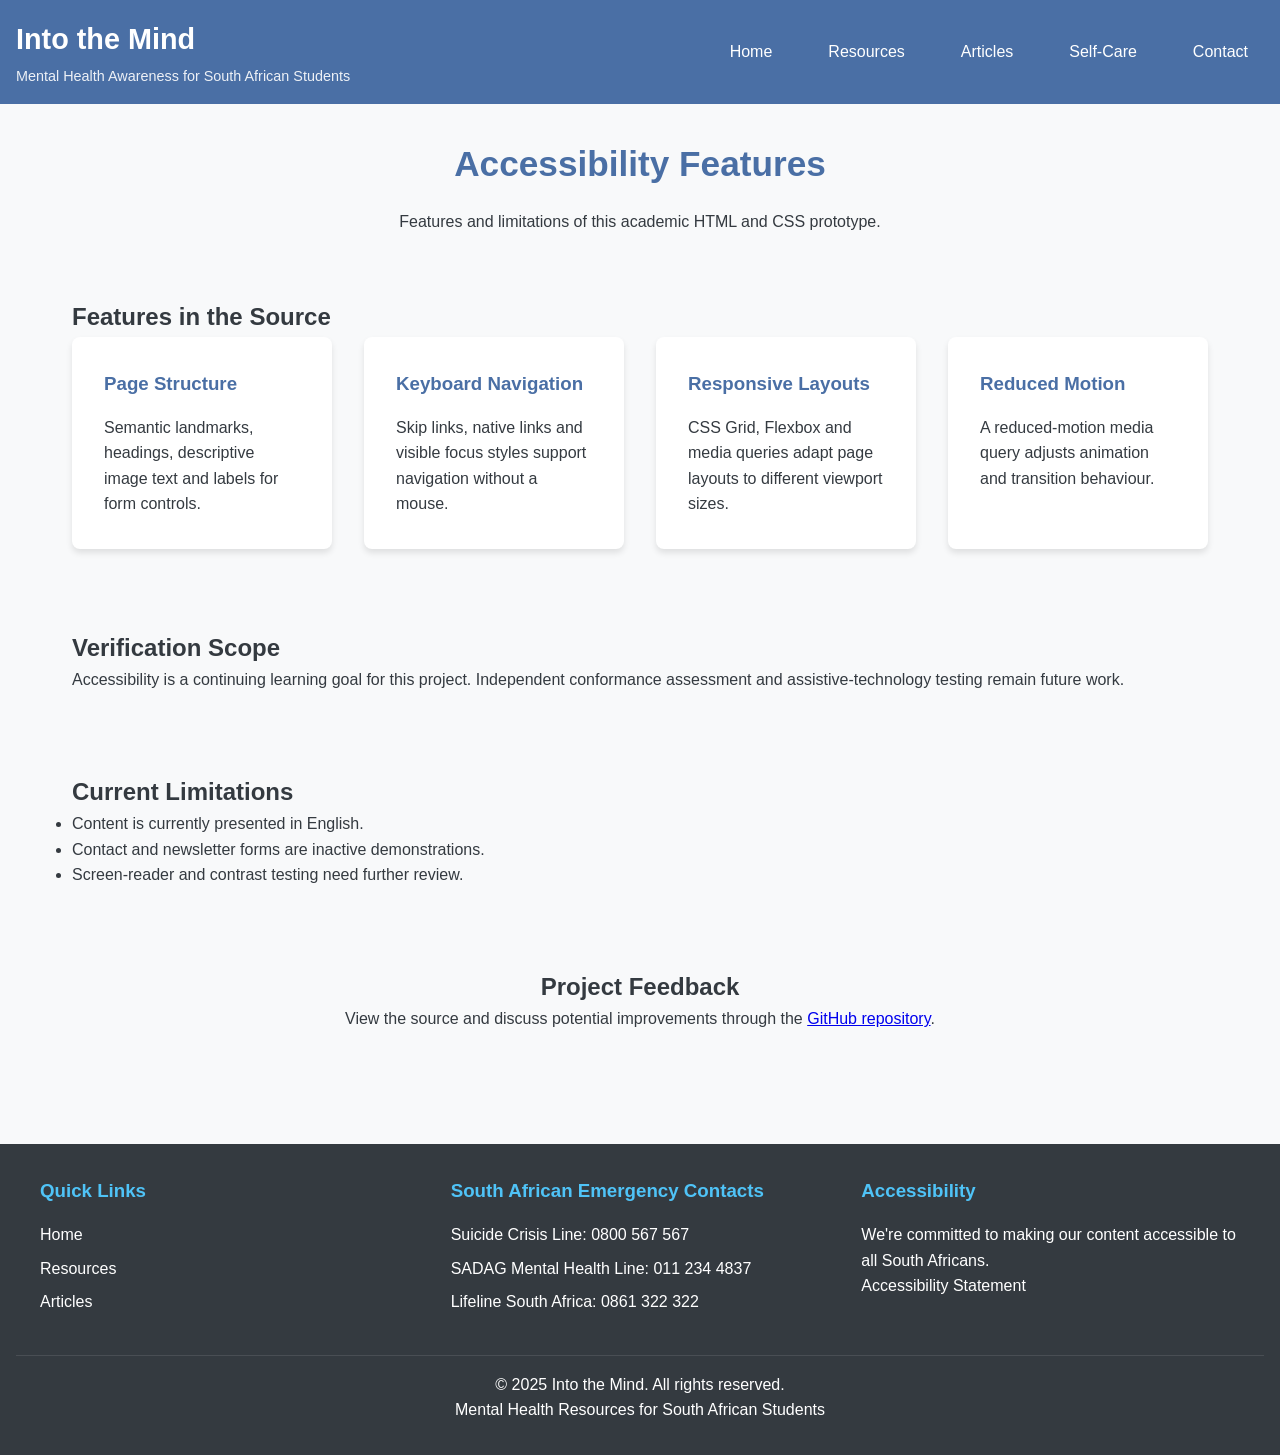
==== commit 3d64c716: "Fix narrow-screen navigation and strengthen browser checks" ====
--- a/accessibility.html
+++ b/accessibility.html
@@ -33,7 +33,7 @@
         </section>
         <section class="accessibility-features" aria-labelledby="features-heading">
             <h2 id="features-heading">Features in the Source</h2>
-            <div class="feature-grid">
+            <div class="features-grid">
                 <div class="feature-card"><h3>Page Structure</h3><p>Semantic landmarks, headings, descriptive image text and labels for form controls.</p></div>
                 <div class="feature-card"><h3>Keyboard Navigation</h3><p>Skip links, native links and visible focus styles support navigation without a mouse.</p></div>
                 <div class="feature-card"><h3>Responsive Layouts</h3><p>CSS Grid, Flexbox and media queries adapt page layouts to different viewport sizes.</p></div>
--- a/styles.css
+++ b/styles.css
@@ -1593,3 +1593,13 @@
 .demo-note { padding: .75rem; border-left: 3px solid #4a6fa5; background: #f2f5fa; color: #26374d; }
 button:disabled, input:disabled, select:disabled, textarea:disabled { cursor: not-allowed; opacity: .7; }
 [id] { scroll-margin-top: 1rem; }
+
+/* Let navigation and grid items fit narrow viewports. */
+.main-header > *, .grid-container > * { min-width: 0; }
+.nav-menu { flex-wrap: wrap; gap: .5rem 1.5rem; }
+.nav-menu li { margin-left: 0; }
+@media (max-width: 768px) {
+    .main-header { grid-template-columns: minmax(0, 1fr); }
+    .nav-menu { gap: .5rem; }
+    .nav-menu a { display: block; padding: .5rem .75rem; }
+}
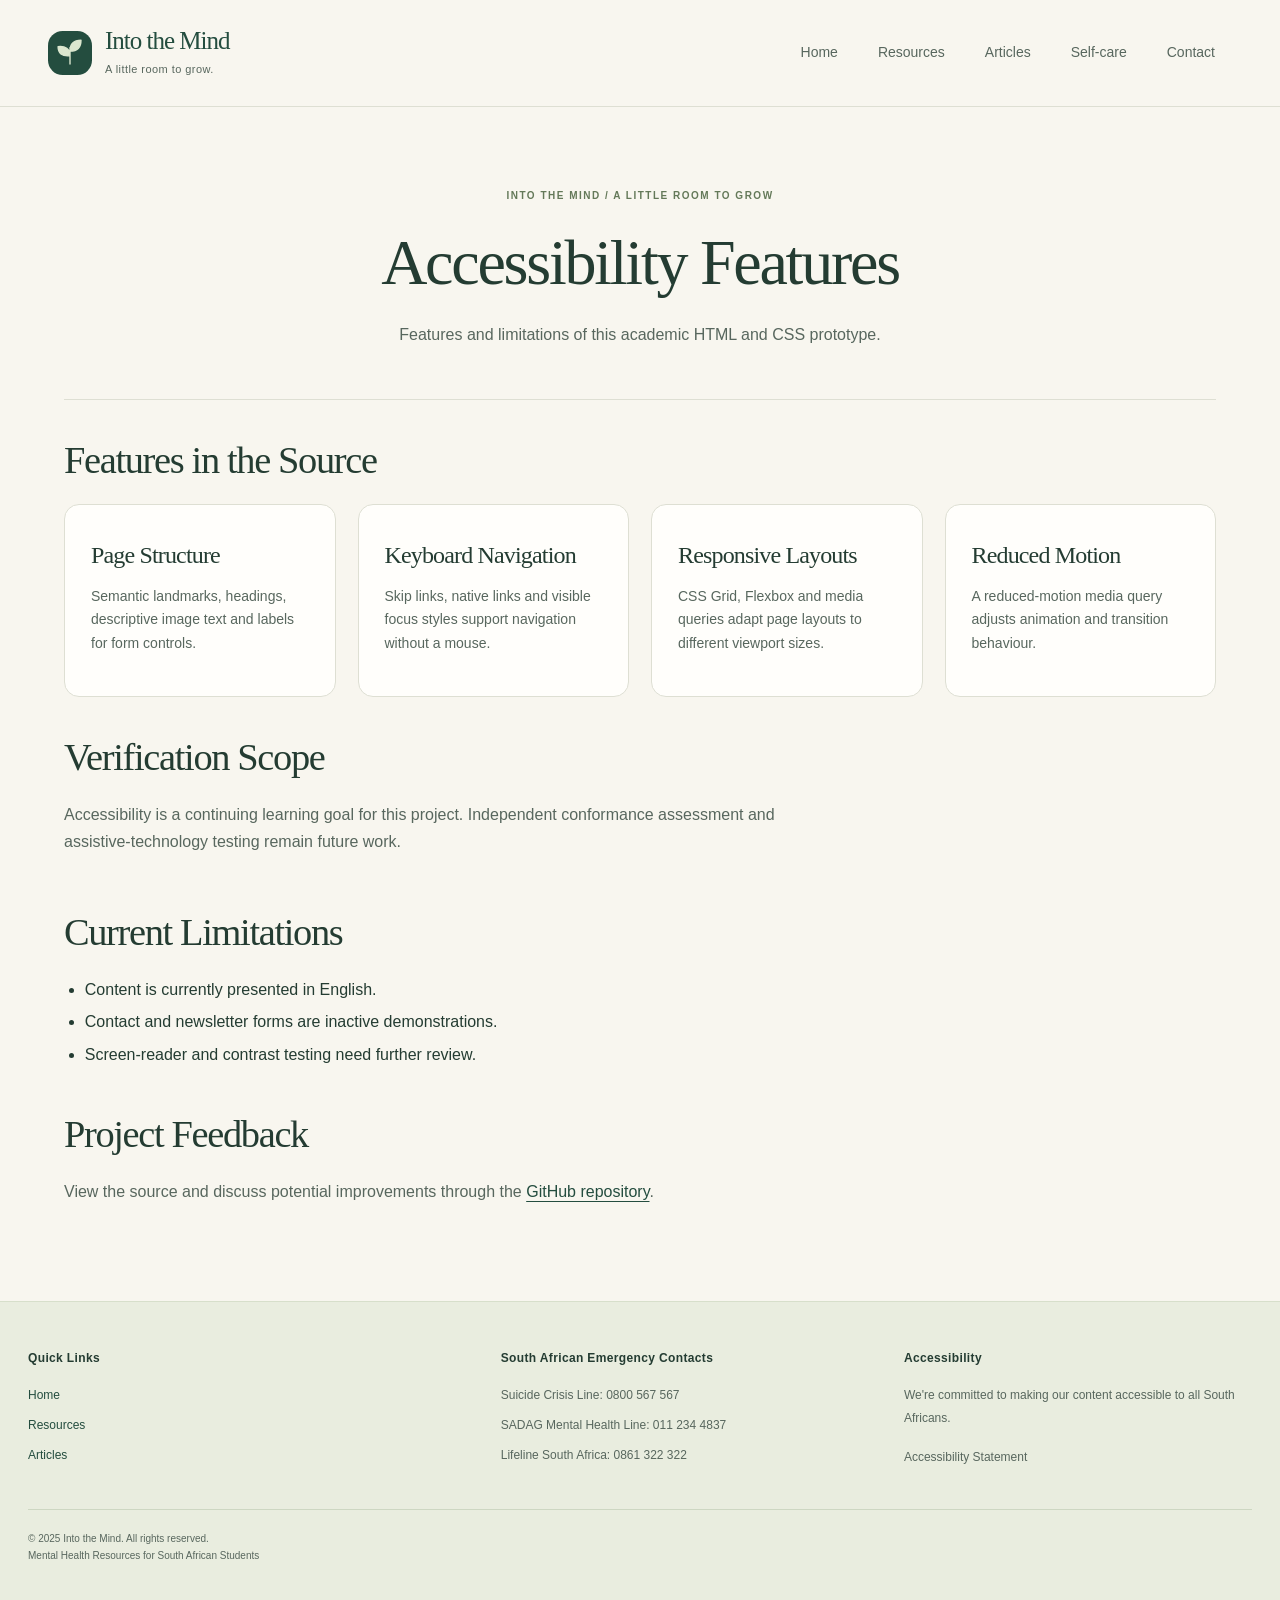
==== commit 49ebfa0f: "Redesign Into the Mind with a calm student wellbeing visual system" ====
--- a/accessibility.html
+++ b/accessibility.html
@@ -5,25 +5,23 @@
     <meta name="viewport" content="width=device-width, initial-scale=1.0">
     <meta name="description" content="Accessibility statement for Into the Mind mental health resources in South Africa">
     <title>Accessibility Statement | Into the Mind</title>
+    <meta name="theme-color" content="#244d3f">
+    <link rel="icon" href="assets/brand-mark.svg" type="image/svg+xml">
     <link rel="stylesheet" href="styles.css">
 </head>
 <body>
     <a href="#main-content" class="skip-link">Skip to main content</a>
     
     <header class="main-header">
-        <div class="logo">
-            <h1>Into the Mind</h1>
-            <p>Mental Health Awareness for South African Students</p>
-        </div>
-        <nav aria-label="Main navigation">
-            <ul class="nav-menu">
-                <li><a href="index.html">Home</a></li>
-                <li><a href="resources.html">Resources</a></li>
-                <li><a href="articles.html">Articles</a></li>
-                <li><a href="self-care.html">Self-Care</a></li>
-                <li><a href="contact.html">Contact</a></li>
-            </ul>
-        </nav>
+        <a class="brand" href="index.html" aria-label="Into the Mind home">
+            <img src="assets/brand-mark.svg" width="44" height="44" alt="">
+            <span><strong>Into the Mind</strong><small>A little room to grow.</small></span>
+        </a>
+        <nav aria-label="Main navigation"><ul class="nav-menu"><li><a href="index.html">Home</a></li>
+<li><a href="resources.html">Resources</a></li>
+<li><a href="articles.html">Articles</a></li>
+<li><a href="self-care.html">Self-care</a></li>
+<li><a href="contact.html">Contact</a></li></ul></nav>
     </header>
 
     <main id="main-content" class="grid-container">
@@ -89,3 +87,4 @@
     </footer>
 </body>
 </html>
+
--- a/styles.css
+++ b/styles.css
@@ -1,1605 +1,246 @@
-/* Base Styles */
+/* Into the Mind: a calm, readable student-wellbeing design system. */
 :root {
-    --primary-color: #4a6fa5;
-    --secondary-color: #166088;
-    --accent-color: #4fc3f7;
-    --light-color: #f8f9fa;
-    --dark-color: #343a40;
-    --success-color: #28a745;
-    --warning-color: #ffc107;
-    --danger-color: #dc3545;
-    --font-main: 'Segoe UI', Tahoma, Geneva, Verdana, sans-serif;
-}
-
-* {
-    margin: 0;
-    padding: 0;
-    box-sizing: border-box;
-}
-
-body {
-    font-family: var(--font-main);
-    line-height: 1.6;
-    color: var(--dark-color);
-    background-color: var(--light-color);
-}
-
-/* Accessibility: Skip to Content Link */
-.skip-link {
-    position: absolute;
-    top: -40px;
-    left: 0;
-    background: var(--primary-color);
-    color: white;
-    padding: 8px;
-    z-index: 100;
-    transition: top 0.3s;
-}
-
-.skip-link:focus {
-    top: 0;
-}
-
-/* Header Styles */
-.main-header {
-    background-color: var(--primary-color);
-    color: white;
-    padding: 1rem;
-    display: grid;
-    grid-template-columns: 1fr 2fr;
-    align-items: center;
-    gap: 1rem;
-}
-
-.logo h1 {
-    font-size: 1.8rem;
-    margin-bottom: 0.2rem;
-}
-
-.logo p {
-    font-size: 0.9rem;
-    opacity: 0.9;
-}
-
-/* Navigation Styles */
-.nav-menu {
-    display: flex;
-    justify-content: flex-end;
-    list-style: none;
-}
-
-.nav-menu li {
-    margin-left: 1.5rem;
-}
-
-.nav-menu a {
-    color: white;
-    text-decoration: none;
-    padding: 0.5rem 1rem;
-    border-radius: 4px;
-    transition: background-color 0.3s, transform 0.2s;
-    position: relative;
-}
-
-.nav-menu a:hover,
-.nav-menu a:focus {
-    background-color: var(--secondary-color);
-    transform: translateY(-2px);
-}
-
-.nav-menu a[aria-current="page"] {
-    background-color: var(--accent-color);
-    font-weight: bold;
-}
-
-/* Main Content Grid */
-.grid-container {
-    display: grid;
-    grid-template-columns: repeat(3, 1fr);
-    gap: 2rem;
-    padding: 2rem;
-    max-width: 1200px;
-    margin: 0 auto;
-}
-
-.hero {
-    grid-column: 1 / -1;
-    background-color: var(--secondary-color);
-    color: white;
-    padding: 3rem 2rem;
-    border-radius: 8px;
-    text-align: center;
-    background-image: linear-gradient(rgba(0, 0, 0, 0.5), rgba(0, 0, 0, 0.5)), url('mental-health-hero.jpg');
-    background-size: cover;
-    background-position: center;
-}
-
-.hero h1 {
-    font-size: 2.5rem;
-    margin-bottom: 1rem;
-}
-
-.hero p {
-    font-size: 1.2rem;
-    margin-bottom: 2rem;
-    max-width: 800px;
-    margin-left: auto;
-    margin-right: auto;
-}
-
-.cta-button {
-    display: inline-block;
-    background-color: var(--accent-color);
-    color: var(--dark-color);
-    padding: 0.8rem 1.5rem;
-    border-radius: 4px;
-    text-decoration: none;
-    font-weight: bold;
-    transition: background-color 0.3s, transform 0.2s;
-}
-
-.cta-button:hover,
-.cta-button:focus {
-    background-color: white;
-    transform: scale(1.05);
-}
-
-/* Quick Links Section */
-.quick-links {
-    grid-column: 1 / -1;
-}
-
-.link-cards {
-    display: grid;
-    grid-template-columns: repeat(auto-fit, minmax(300px, 1fr));
-    gap: 1.5rem;
-    list-style: none;
-}
-
-.link-cards li {
-    background-color: white;
-    border-radius: 8px;
-    box-shadow: 0 4px 6px rgba(0, 0, 0, 0.1);
-    transition: transform 0.3s, box-shadow 0.3s;
-}
-
-.link-cards li:hover {
-    transform: translateY(-5px);
-    box-shadow: 0 6px 12px rgba(0, 0, 0, 0.15);
-}
-
-.link-cards a {
-    display: block;
-    padding: 1.5rem;
-    color: var(--dark-color);
-    text-decoration: none;
-}
-
-.link-cards h3 {
-    color: var(--primary-color);
-    margin-bottom: 0.5rem;
-}
-
-/* About Section */
-.about {
-    grid-column: 1 / 3;
-    background-color: white;
-    padding: 2rem;
-    border-radius: 8px;
-    box-shadow: 0 4px 6px rgba(0, 0, 0, 0.1);
-}
-
-/* Newsletter Form */
-.newsletter {
-    grid-column: 3 / 4;
-    background-color: var(--accent-color);
-    padding: 2rem;
-    border-radius: 8px;
-}
-
-.newsletter-form {
-    display: grid;
-    gap: 1rem;
-}
-
-.newsletter-form label {
-    font-weight: bold;
-}
-
-.newsletter-form input {
-    padding: 0.8rem;
-    border: none;
-    border-radius: 4px;
-    width: 100%;
-}
-
-.newsletter-form button {
-    background-color: var(--primary-color);
-    color: white;
-    border: none;
-    padding: 0.8rem;
-    border-radius: 4px;
-    cursor: pointer;
-    transition: background-color 0.3s;
-}
-
-.newsletter-form button:hover {
-    background-color: var(--secondary-color);
-}
-
-/* Footer Styles */
-.main-footer {
-    background-color: var(--dark-color);
-    color: white;
-    padding: 2rem 1rem;
-    margin-top: 2rem;
-}
-
-.footer-content {
-    display: grid;
-    grid-template-columns: repeat(auto-fit, minmax(250px, 1fr));
-    gap: 2rem;
-    max-width: 1200px;
-    margin: 0 auto;
-}
-
-.footer-section h3 {
-    margin-bottom: 1rem;
-    color: var(--accent-color);
-}
-
-.footer-section ul {
-    list-style: none;
-}
-
-.footer-section li {
-    margin-bottom: 0.5rem;
-}
-
-.footer-section a {
-    color: white;
-    text-decoration: none;
-    transition: color 0.3s;
-}
-
-.footer-section a:hover {
-    color: var(--accent-color);
-}
-
-.copyright {
-    text-align: center;
-    margin-top: 2rem;
-    padding-top: 1rem;
-    border-top: 1px solid rgba(255, 255, 255, 0.1);
-}
-
-/* Accessibility Features */
-@media (prefers-reduced-motion: reduce) {
-    * {
-        animation-duration: 0.01ms !important;
-        animation-iteration-count: 1 !important;
-        transition-duration: 0.01ms !important;
-        scroll-behavior: auto !important;
-    }
-}
-
-:focus {
-    outline: 3px solid var(--accent-color);
-    outline-offset: 3px;
-}
-
-/* Responsive Design */
-@media (max-width: 768px) {
-    .main-header {
-        grid-template-columns: 1fr;
-        text-align: center;
-    }
-    
-    .nav-menu {
-        justify-content: center;
-        margin-top: 1rem;
-    }
-    
-    .grid-container {
-        grid-template-columns: 1fr;
-        padding: 1rem;
-    }
-    
-    .about, .newsletter {
-        grid-column: 1 / -1;
-    }
-}
-
-/* Contact Page Specific Styles */
-.page-header {
-    grid-column: 1 / -1;
-    text-align: center;
-    margin-bottom: 2rem;
-}
-
-.page-header h1 {
-    color: var(--primary-color);
-    font-size: 2.2rem;
-    margin-bottom: 1rem;
-}
-
-.contact-form-section {
-    grid-column: 1 / 3;
-    background-color: white;
-    padding: 2rem;
-    border-radius: 8px;
-    box-shadow: 0 4px 6px rgba(0, 0, 0, 0.1);
-}
-
-.contact-form {
-    display: grid;
-    gap: 1.5rem;
-}
-
-.form-group {
-    display: grid;
-    gap: 0.5rem;
-}
-
-.form-group label {
-    font-weight: bold;
-}
-
-.form-group input,
-.form-group select,
-.form-group textarea {
-    padding: 0.8rem;
-    border: 1px solid #ddd;
-    border-radius: 4px;
-    font-family: var(--font-main);
-    width: 100%;
-}
-
-.form-group textarea {
-    resize: vertical;
-    min-height: 150px;
-}
-
-.required {
-    color: var(--danger-color);
-}
-
-.checkbox-group {
-    display: flex;
-    align-items: center;
-    gap: 0.5rem;
-}
-
-.checkbox-group input {
-    width: auto;
-}
-
-.submit-button {
-    background-color: var(--primary-color);
-    color: white;
-    border: none;
-    padding: 1rem;
-    border-radius: 4px;
-    font-size: 1rem;
-    font-weight: bold;
-    cursor: pointer;
-    transition: background-color 0.3s;
-}
-
-.submit-button:hover {
-    background-color: var(--secondary-color);
-}
-
-.contact-info {
-    grid-column: 3 / 4;
-}
-
-.contact-methods {
-    display: grid;
-    gap: 1.5rem;
-}
-
-.contact-card {
-    background-color: white;
-    padding: 1.5rem;
-    border-radius: 8px;
-    box-shadow: 0 4px 6px rgba(0, 0, 0, 0.1);
-}
-
-.contact-card h3 {
-    color: var(--primary-color);
-    margin-bottom: 0.8rem;
-}
-
-.contact-card ul {
-    margin-top: 0.8rem;
-    padding-left: 1.2rem;
-}
-
-.contact-card li {
-    margin-bottom: 0.5rem;
-}
-
-.faq-preview {
-    grid-column: 1 / -1;
-    margin-top: 2rem;
-}
-
-.faq-preview h2 {
-    color: var(--primary-color);
-    margin-bottom: 1.5rem;
-    text-align: center;
-}
-
-/* CSS-Only Accordion Styles */
-.accordion-checkbox {
-    position: absolute;
-    opacity: 0;
-    height: 0;
-    width: 0;
-}
-
-.accordion-item {
-    margin-bottom: 1rem;
-    border: 1px solid #ddd;
-    border-radius: 4px;
-    overflow: hidden;
-}
-
-.accordion-button {
-    display: block;
-    padding: 1rem;
-    background-color: var(--light-color);
-    color: var(--dark-color);
-    font-weight: bold;
-    cursor: pointer;
-    position: relative;
-    padding-right: 2.5rem;
-}
-
-.accordion-button:hover {
-    background-color: #e9ecef;
-}
-
-.accordion-icon {
-    position: absolute;
-    right: 1rem;
-    top: 50%;
-    transform: translateY(-50%);
-    font-size: 1.2rem;
-    transition: transform 0.3s;
-}
-
-.accordion-content {
-    max-height: 0;
-    overflow: hidden;
-    transition: max-height 0.3s ease-out;
-    background-color: white;
-}
-
-.accordion-checkbox:checked ~ .accordion-content {
-    max-height: 500px;
-    padding: 0 1rem 1rem;
-}
-
-.accordion-checkbox:checked + .accordion-button .accordion-icon {
-    transform: translateY(-50%) rotate(45deg);
-}
-
-.accordion-checkbox:focus + .accordion-button {
-    outline: 2px solid var(--accent-color);
-    outline-offset: 2px;
-}
-
-.more-faq-link {
-    text-align: center;
-    margin-top: 2rem;
-}
-
-/* Responsive Design for Contact Page */
-@media (max-width: 768px) {
-    .contact-form-section,
-    .contact-info {
-        grid-column: 1 / -1;
-    }
-    
-    .contact-info {
-        margin-top: 2rem;
-    }
-}
-/* Resources Page Specific Styles */
-.page-header {
-    grid-column: 1 / -1;
-    text-align: center;
-    margin-bottom: 2rem;
-}
-
-.page-header h1 {
-    color: var(--primary-color);
-    font-size: 2.2rem;
-    margin-bottom: 1rem;
-}
-
-.resource-categories {
-    grid-column: 1 / -1;
-    display: grid;
-    grid-template-columns: repeat(auto-fit, minmax(250px, 1fr));
-    gap: 1.5rem;
-    margin-bottom: 3rem;
-}
-
-.category-card {
-    min-height: 200px;
-    border-radius: 8px;
-    display: flex;
-    align-items: flex-end;
-    background-size: cover;
-    background-position: center;
-    position: relative;
-    overflow: hidden;
-}
-
-.category-card::before {
-    content: '';
-    position: absolute;
-    top: 0;
-    left: 0;
-    right: 0;
-    bottom: 0;
-    background: linear-gradient(to top, rgba(0,0,0,0.7) 0%, rgba(0,0,0,0.3) 100%);
-}
-
-.category-content {
-    position: relative;
-    z-index: 1;
-    padding: 1.5rem;
-    color: white;
-    width: 100%;
-}
-
-.category-card h3 {
-    font-size: 1.4rem;
-    margin-bottom: 0.5rem;
-}
-
-.category-link {
-    display: inline-block;
-    margin-top: 1rem;
-    color: white;
-    font-weight: bold;
-    text-decoration: none;
-    border-bottom: 2px solid var(--accent-color);
-    padding-bottom: 0.2rem;
-    transition: border-color 0.3s;
-}
-
-.category-link:hover {
-    border-bottom-color: white;
-}
-
-/* Category card backgrounds */
-.emergency {
-    background-image: url('emergency-bg.jpg');
-}
-
-.university {
-    background-image: url('university-bg.jpg');
-}
-
-.apps {
-    background-image: url('apps-bg.jpg');
-}
-
-.reading {
-    background-image: url('reading-bg.jpg');
-}
-
-.resource-section {
-    grid-column: 1 / -1;
-    margin-bottom: 3rem;
-}
-
-.resource-section h2 {
-    color: var(--primary-color);
-    font-size: 1.8rem;
-    margin-bottom: 1.5rem;
-    padding-bottom: 0.5rem;
-    border-bottom: 2px solid var(--accent-color);
-}
-
-.resource-grid {
-    display: grid;
-    grid-template-columns: repeat(auto-fit, minmax(250px, 1fr));
-    gap: 1.5rem;
-}
-
-.resource-card {
-    background-color: white;
-    padding: 1.5rem;
-    border-radius: 8px;
-    box-shadow: 0 4px 6px rgba(0, 0, 0, 0.1);
-    transition: transform 0.3s, box-shadow 0.3s;
-}
-
-.resource-card:hover {
-    transform: translateY(-5px);
-    box-shadow: 0 6px 12px rgba(0, 0, 0, 0.15);
-}
-
-.resource-card h3 {
-    color: var(--primary-color);
-    margin-bottom: 0.8rem;
-}
-
-.resource-card p {
-    margin-bottom: 0.8rem;
-}
-
-.resource-link {
-    display: inline-block;
-    margin-top: 1rem;
-    color: var(--secondary-color);
-    font-weight: bold;
-    text-decoration: none;
-    border-bottom: 2px solid var(--accent-color);
-    padding-bottom: 0.2rem;
-}
-
-.resource-link:hover {
-    color: var(--primary-color);
-}
-
-.resource-newsletter {
-    grid-column: 1 / -1;
-    background-color: var(--accent-color);
-    padding: 2rem;
-    border-radius: 8px;
-    text-align: center;
-}
-
-.resource-newsletter h2 {
-    color: var(--dark-color);
-    margin-bottom: 1rem;
-}
-
-.newsletter-form {
-    display: grid;
-    gap: 1rem;
-    max-width: 500px;
-    margin: 0 auto;
-}
-
-.newsletter-form label {
-    font-weight: bold;
-    text-align: left;
-}
-
-.newsletter-form input {
-    padding: 0.8rem;
-    border: none;
-    border-radius: 4px;
-    width: 100%;
-}
-
-/* Accessibility */
-.visually-hidden {
-    position: absolute;
-    width: 1px;
-    height: 1px;
-    padding: 0;
-    margin: -1px;
-    overflow: hidden;
-    clip: rect(0, 0, 0, 0);
-    white-space: nowrap;
-    border: 0;
-}
-
-/* Responsive Design */
-@media (max-width: 768px) {
-    .resource-categories {
-        grid-template-columns: 1fr;
-    }
-    
-    .resource-grid {
-        grid-template-columns: 1fr;
-    }
-}
-
-/* Articles Page Specific Styles */
-.page-header {
-    grid-column: 1 / -1;
-    text-align: center;
-    margin-bottom: 2rem;
-}
-
-.page-header h1 {
-    color: var(--primary-color);
-    font-size: 2.2rem;
-    margin-bottom: 1rem;
-}
-
-.article-categories {
-    grid-column: 1 / -1;
-    margin-bottom: 2rem;
-}
-
-.category-filters {
-    display: flex;
-    flex-wrap: wrap;
-    gap: 0.5rem;
-    justify-content: center;
-}
-
-.filter-button {
-    padding: 0.5rem 1rem;
-    background-color: var(--light-color);
-    border: 1px solid var(--primary-color);
-    border-radius: 20px;
-    color: var(--dark-color);
-    text-decoration: none;
-    transition: all 0.3s;
-}
-
-.filter-button:hover {
-    background-color: #e9ecef;
-}
-
-.filter-button.active {
-    background-color: var(--primary-color);
-    color: white;
-}
-
-/* CSS-only filtering using :target */
-.articles-container:target ~ .articles-container,
-.articles-container:target ~ .articles-container ~ .articles-container {
-    display: none;
-}
-
-#stress:target ~ .articles-container [data-category~="stress"],
-#anxiety:target ~ .articles-container [data-category~="anxiety"],
-#depression:target ~ .articles-container [data-category~="depression"],
-#mindfulness:target ~ .articles-container [data-category~="mindfulness"],
-#sleep:target ~ .articles-container [data-category~="sleep"] {
-    display: block;
-}
-
-#all:target ~ .articles-container .article-card {
-    display: block;
-}
-
-/* Featured article stays visible */
-#featured {
-    display: block !important;
-}
-
-.featured-article {
-    grid-column: 1 / -1;
-    margin-bottom: 3rem;
-}
-
-.article-card {
-    background-color: white;
-    border-radius: 8px;
-    overflow: hidden;
-    box-shadow: 0 4px 6px rgba(0, 0, 0, 0.1);
-    transition: transform 0.3s, box-shadow 0.3s;
-    margin-bottom: 2rem;
-}
-
-.article-card:hover {
-    transform: translateY(-5px);
-    box-shadow: 0 6px 12px rgba(0, 0, 0, 0.15);
-}
-
-.article-card.large {
-    display: grid;
-    grid-template-columns: 1fr 1fr;
-}
-
-.article-image img {
-    width: 100%;
-    height: 100%;
-    object-fit: cover;
-    display: block;
-}
-
-.article-content {
-    padding: 1.5rem;
-}
-
-.article-card.large .article-content {
-    display: flex;
-    flex-direction: column;
-    justify-content: center;
-}
-
-.article-meta {
-    display: flex;
-    justify-content: space-between;
-    margin-bottom: 1rem;
-    font-size: 0.9rem;
-    color: #666;
-}
-
-.article-category {
-    color: var(--primary-color);
-    font-weight: bold;
-}
-
-.article-card h3 {
-    margin-bottom: 1rem;
-    font-size: 1.3rem;
-}
-
-.article-card h3 a {
-    color: var(--dark-color);
-    text-decoration: none;
-}
-
-.article-card h3 a:hover {
-    color: var(--primary-color);
-}
-
-.article-excerpt {
-    margin-bottom: 1.5rem;
-    color: #555;
-}
-
-.read-more {
-    display: inline-block;
-    color: var(--secondary-color);
-    font-weight: bold;
-    text-decoration: none;
-    border-bottom: 2px solid var(--accent-color);
-    padding-bottom: 0.2rem;
-}
-
-.read-more:hover {
-    color: var(--primary-color);
-}
-
-.article-grid {
-    grid-column: 1 / -1;
-    margin-bottom: 3rem;
-}
-
-.article-grid h2 {
-    color: var(--primary-color);
-    font-size: 1.8rem;
-    margin-bottom: 1.5rem;
-    padding-bottom: 0.5rem;
-    border-bottom: 2px solid var(--accent-color);
-}
-
-.articles-container {
-    display: grid;
-    grid-template-columns: repeat(auto-fit, minmax(300px, 1fr));
-    gap: 2rem;
-}
-
-.newsletter-signup {
-    grid-column: 1 / -1;
-    background-color: var(--accent-color);
-    padding: 2rem;
-    border-radius: 8px;
-    text-align: center;
-}
-
-.newsletter-signup h2 {
-    color: var(--dark-color);
-    margin-bottom: 1rem;
-}
-
-.newsletter-form {
-    display: grid;
-    gap: 1rem;
-    max-width: 500px;
-    margin: 0 auto;
-}
-
-.newsletter-form label {
-    font-weight: bold;
-    text-align: left;
-}
-
-.newsletter-form input {
-    padding: 0.8rem;
-    border: none;
-    border-radius: 4px;
-    width: 100%;
-}
-
-/* Responsive Design */
-@media (max-width: 768px) {
-    .article-card.large {
-        grid-template-columns: 1fr;
-    }
-    
-    .articles-container {
-        grid-template-columns: 1fr;
-    }
-    
-    .category-filters {
-        justify-content: flex-start;
-    }
-}
-
-/* Article Page Specific Styles */
-.article-container {
-    max-width: 900px;
-    margin: 2rem auto;
-    padding: 0 1rem;
-}
-
-.article-header {
-    margin-bottom: 2rem;
-    text-align: center;
-}
-
-.article-header h1 {
-    font-size: 2.2rem;
-    color: var(--primary-color);
-    margin-bottom: 1rem;
-}
-
-.article-meta {
-    display: flex;
-    justify-content: center;
-    gap: 1rem;
-    margin-bottom: 1rem;
-    color: #666;
-}
-
-.article-category {
-    color: var(--primary-color);
-    font-weight: bold;
-}
-
-.article-image img {
-    width: 100%;
-    max-height: 400px;
-    object-fit: cover;
-    border-radius: 8px;
-}
-
-.article-body {
-    line-height: 1.8;
-}
-
-.article-body p {
-    margin-bottom: 1.5rem;
-}
-
-.lead {
-    font-size: 1.2rem;
-    font-weight: 500;
-    margin-bottom: 2rem !important;
-}
-
-.article-body h2 {
-    color: var(--primary-color);
-    margin: 2rem 0 1rem;
-    font-size: 1.6rem;
-}
-
-.article-body ul, .article-body ol {
-    margin-bottom: 1.5rem;
-    padding-left: 1.5rem;
-}
-
-.article-body li {
-    margin-bottom: 0.5rem;
-}
-
-table {
-    width: 100%;
-    border-collapse: collapse;
-    margin: 1.5rem 0;
-}
-
-th, td {
-    padding: 0.75rem;
-    text-align: left;
-    border-bottom: 1px solid #ddd;
-}
-
-th {
-    background-color: var(--light-color);
-}
-
-figure {
-    margin: 1.5rem 0;
-    text-align: center;
-}
-
-figcaption {
-    font-size: 0.9rem;
-    color: #666;
-    margin-top: 0.5rem;
-}
-
-.technique-steps {
-    display: grid;
-    grid-template-columns: repeat(auto-fit, minmax(200px, 1fr));
-    gap: 1rem;
-    margin: 1.5rem 0;
-}
-
-.step {
-    background-color: var(--light-color);
-    padding: 1rem;
-    border-radius: 8px;
-    text-align: center;
-}
-
-.step h3 {
-    color: var(--primary-color);
-    margin-bottom: 0.5rem;
-}
-
-.key-takeaways {
-    background-color: var(--light-color);
-    padding: 1.5rem;
-    border-radius: 8px;
-    margin: 2rem 0;
-}
-
-.article-footer {
-    margin-top: 3rem;
-    border-top: 1px solid #ddd;
-    padding-top: 2rem;
-}
-
-.related-articles {
-    margin-bottom: 1.5rem;
-}
-
-.related-articles h3 {
-    color: var(--primary-color);
-    margin-bottom: 1rem;
-}
-
-.article-actions {
-    display: flex;
-    gap: 1rem;
-    margin-top: 1.5rem;
-}
-
-.print-button, .contact-button {
-    padding: 0.75rem 1.5rem;
-    border-radius: 4px;
-    font-weight: bold;
-    cursor: pointer;
-}
-
-.print-button {
-    background-color: white;
-    border: 2px solid var(--primary-color);
-    color: var(--primary-color);
-}
-
-.contact-button {
-    background-color: var(--primary-color);
-    color: white;
-    border: none;
-    text-decoration: none;
-}
-
-@media (max-width: 768px) {
-    .article-header h1 {
-        font-size: 1.8rem;
-    }
-    
-    .technique-steps {
-        grid-template-columns: 1fr;
-    }
-    
-    .article-actions {
-        flex-direction: column;
-    }
-}
-
-/* Additional Article Styles */
-.technique-grid {
-    display: grid;
-    grid-template-columns: repeat(auto-fit, minmax(250px, 1fr));
-    gap: 1rem;
-    margin: 1.5rem 0;
-}
-
-.technique-card {
-    background-color: var(--light-color);
-    padding: 1rem;
-    border-radius: 8px;
-}
-
-.matrix {
-    display: grid;
-    grid-template-columns: 1fr 1fr;
-    gap: 0.5rem;
-    margin: 1.5rem 0;
-}
-
-.quadrant {
-    padding: 1rem;
-    border-radius: 8px;
-    min-height: 100px;
-}
-
-.urgent-important {
-    background-color: #ffdddd;
-    border: 2px solid #ff9999;
-}
-
-.not-urgent-important {
-    background-color: #ddffdd;
-    border: 2px solid #99ff99;
-}
-
-.urgent-not-important {
-    background-color: #ffffdd;
-    border: 2px solid #ffff99;
-}
-
-.not-urgent-not-important {
-    background-color: #dddddd;
-    border: 2px solid #999999;
-}
-
-.therapy-types {
-    display: grid;
-    grid-template-columns: repeat(auto-fit, minmax(300px, 1fr));
-    gap: 1rem;
-    margin: 1.5rem 0;
-}
-
-.therapy-card {
-    background-color: var(--light-color);
-    padding: 1.5rem;
-    border-radius: 8px;
-    border-left: 4px solid var(--primary-color);
-}
-
-.sleep-calculator {
-    background-color: var(--light-color);
-    padding: 1.5rem;
-    border-radius: 8px;
-    margin: 1.5rem 0;
-}
-
-@media (max-width: 768px) {
-    .matrix {
-        grid-template-columns: 1fr;
-    }
-}
-
-/* Anxiety Article Specific Styles */
-.relaxation-sequence {
-    display: grid;
-    grid-template-columns: repeat(auto-fit, minmax(200px, 1fr));
-    gap: 1rem;
-    margin: 1.5rem 0;
-}
-
-.step {
-    background-color: var(--light-color);
-    padding: 1rem;
-    border-radius: 8px;
-    text-align: center;
-}
-
-.step h3 {
-    color: var(--primary-color);
-    margin-bottom: 0.5rem;
-}
-
-@media (max-width: 600px) {
-    .relaxation-sequence {
-        grid-template-columns: 1fr;
-    }
-}
-
-/* Self-Care Page Specific Styles */
-.page-header {
-    grid-column: 1 / -1;
-    text-align: center;
-    margin-bottom: 2rem;
-}
-
-.page-header h1 {
-    color: var(--primary-color);
-    font-size: 2.2rem;
-    margin-bottom: 1rem;
-}
-
-.self-care-intro {
-    grid-column: 1 / -1;
-    max-width: 800px;
-    margin: 0 auto 3rem;
-    text-align: center;
-    font-size: 1.1rem;
-    line-height: 1.7;
-}
-
-/* Accordion Styles */
-.self-care-accordion {
-    grid-column: 1 / -1;
-    margin-bottom: 3rem;
-}
-
-.accordion {
-    max-width: 900px;
-    margin: 0 auto;
-}
-
-.accordion-item {
-    margin-bottom: 1rem;
-    border: 1px solid #ddd;
-    border-radius: 8px;
-    overflow: hidden;
-}
-
-.accordion-checkbox {
-    position: absolute;
-    opacity: 0;
-    height: 0;
-    width: 0;
-}
-
-.accordion-button {
-    display: block;
-    padding: 1.5rem;
-    background-color: var(--light-color);
-    color: var(--dark-color);
-    font-weight: bold;
-    cursor: pointer;
-    position: relative;
-    padding-right: 3rem;
-    transition: background-color 0.3s;
-}
-
-.accordion-button:hover {
-    background-color: #e9ecef;
-}
-
-.accordion-icon {
-    position: absolute;
-    right: 1.5rem;
-    top: 50%;
-    transform: translateY(-50%);
-    font-size: 1.2rem;
-    transition: transform 0.3s;
-}
-
-.accordion-content {
-    max-height: 0;
-    overflow: hidden;
-    transition: max-height 0.3s ease-out;
-    background-color: white;
-}
-
-.accordion-checkbox:checked ~ .accordion-content {
-    max-height: 500px;
-    padding: 0 1.5rem 1.5rem;
-}
-
-.accordion-checkbox:checked + .accordion-button .accordion-icon {
-    transform: translateY(-50%) rotate(45deg);
-}
-
-.accordion-checkbox:focus + .accordion-button {
-    outline: 2px solid var(--accent-color);
-    outline-offset: 2px;
-}
-
-.accordion-content h3 {
-    color: var(--primary-color);
-    margin: 1.5rem 0 1rem;
-    font-size: 1.3rem;
-}
-
-.tip-box {
-    background-color: #f8f9fa;
-    border-left: 4px solid var(--accent-color);
-    padding: 1rem;
-    margin-top: 1.5rem;
-    border-radius: 0 4px 4px 0;
-}
-
-/* Tools Grid */
-.self-care-tools {
-    grid-column: 1 / -1;
-    margin-bottom: 3rem;
-}
-
-.tools-grid {
-    display: grid;
-    grid-template-columns: repeat(auto-fit, minmax(300px, 1fr));
-    gap: 2rem;
-    max-width: 1000px;
-    margin: 0 auto;
-}
-
-.tool-card {
-    background-color: white;
-    padding: 2rem;
-    border-radius: 8px;
-    box-shadow: 0 4px 6px rgba(0, 0, 0, 0.1);
-    text-align: center;
-    transition: transform 0.3s;
-}
-
-.tool-card:hover {
-    transform: translateY(-5px);
-}
-
-.tool-icon {
-    font-size: 2.5rem;
-    margin-bottom: 1rem;
-}
-
-.tool-card h3 {
-    color: var(--primary-color);
-    margin-bottom: 1rem;
-}
-
-.tool-link {
-    display: inline-block;
-    margin-top: 1.5rem;
-    color: var(--secondary-color);
-    font-weight: bold;
-    text-decoration: none;
-    border-bottom: 2px solid var(--accent-color);
-    padding-bottom: 0.2rem;
-}
-
-.tool-link:hover {
-    color: var(--primary-color);
-}
-
-/* Challenge Grid */
-.self-care-challenge {
-    grid-column: 1 / -1;
-    margin-bottom: 3rem;
-}
-
-.challenge-grid {
-    display: grid;
-    grid-template-columns: repeat(auto-fit, minmax(150px, 1fr));
-    gap: 1rem;
-    max-width: 900px;
-    margin: 0 auto;
-}
-
-.day-card {
-    background-color: white;
-    padding: 1.5rem;
-    border-radius: 8px;
-    box-shadow: 0 4px 6px rgba(0, 0, 0, 0.1);
-    text-align: center;
-}
-
-.day-card h3 {
-    color: var(--primary-color);
-    margin-bottom: 0.5rem;
-}
-
-/* Newsletter */
-.self-care-newsletter {
-    grid-column: 1 / -1;
-    background-color: var(--accent-color);
-    padding: 2rem;
-    border-radius: 8px;
-    text-align: center;
-    max-width: 600px;
-    margin: 0 auto;
-}
-
-.self-care-newsletter h2 {
-    color: var(--dark-color);
-    margin-bottom: 1rem;
-}
-
-.newsletter-form {
-    display: grid;
-    gap: 1rem;
-    margin: 0 auto;
-    max-width: 400px;
-}
-
-/* Responsive Design */
-@media (max-width: 768px) {
-    .tools-grid {
-        grid-template-columns: 1fr;
-    }
-    
-    .challenge-grid {
-        grid-template-columns: repeat(2, 1fr);
-    }
-}
-
-@media (max-width: 480px) {
-    .challenge-grid {
-        grid-template-columns: 1fr;
-    }
-    
-    .accordion-button {
-        padding: 1rem;
-        padding-right: 2.5rem;
-    }
-}
-
-/* Accessibility Page Specific Styles */
-.page-header {
-    grid-column: 1 / -1;
-    text-align: center;
-    margin-bottom: 2rem;
-}
-
-.page-header h1 {
-    color: var(--primary-color);
-    font-size: 2.2rem;
-    margin-bottom: 1rem;
-}
-
-.accessibility-intro {
-    grid-column: 1 / -1;
-    max-width: 800px;
-    margin: 0 auto 3rem;
-    text-align: center;
-}
-
-.compliance-badge {
-    margin-top: 2rem;
-}
-
-.compliance-badge img {
-    max-width: 200px;
-    height: auto;
-}
-
-.accessibility-features {
-    grid-column: 1 / -1;
-    margin-bottom: 3rem;
-}
-
-.features-grid {
-    display: grid;
-    grid-template-columns: repeat(auto-fit, minmax(250px, 1fr));
-    gap: 2rem;
-    max-width: 1200px;
-    margin: 0 auto;
-}
-
-.feature-card {
-    background-color: white;
-    padding: 2rem;
-    border-radius: 8px;
-    box-shadow: 0 4px 6px rgba(0, 0, 0, 0.1);
-}
-
-.feature-icon {
-    font-size: 2rem;
-    margin-bottom: 1rem;
-}
-
-.feature-card h3 {
-    color: var(--primary-color);
-    margin-bottom: 1rem;
-}
-
-.accessibility-technical {
-    grid-column: 1 / -1;
-    margin-bottom: 3rem;
-}
-
-.technical-details {
-    display: grid;
-    grid-template-columns: repeat(auto-fit, minmax(300px, 1fr));
-    gap: 2rem;
-    max-width: 800px;
-    margin: 0 auto;
-}
-
-.detail-card {
-    background-color: var(--light-color);
-    padding: 1.5rem;
-    border-radius: 8px;
-}
-
-.accessibility-feedback {
-    grid-column: 1 / -1;
-    margin-bottom: 3rem;
-    text-align: center;
-}
-
-.feedback-options {
-    display: grid;
-    grid-template-columns: repeat(auto-fit, minmax(250px, 1fr));
-    gap: 2rem;
-    max-width: 900px;
-    margin: 2rem auto;
-}
-
-.option-card {
-    background-color: white;
-    padding: 1.5rem;
-    border-radius: 8px;
-    box-shadow: 0 4px 6px rgba(0, 0, 0, 0.1);
-}
-
-.response-time {
-    font-style: italic;
-    margin-top: 1rem;
-}
-
-.accessibility-limitations {
-    grid-column: 1 / -1;
-    margin-bottom: 3rem;
-}
-
-.accessibility-limitations table {
-    margin: 1.5rem auto;
-}
-
-.accessibility-resources {
-    grid-column: 1 / -1;
-    text-align: center;
-    margin-bottom: 2rem;
-}
-
-.resource-links {
-    list-style: none;
-    display: flex;
-    flex-wrap: wrap;
-    justify-content: center;
-    gap: 1rem 2rem;
-    max-width: 800px;
-    margin: 1.5rem auto;
-}
-
-.resource-links a {
-    color: var(--secondary-color);
-    text-decoration: none;
-    border-bottom: 2px solid var(--accent-color);
-    padding-bottom: 0.2rem;
-}
-
-.resource-links a:hover {
-    color: var(--primary-color);
-}
-
-@media (max-width: 768px) {
-    .features-grid {
-        grid-template-columns: 1fr;
-    }
-    
-    .technical-details {
-        grid-template-columns: 1fr;
-    }
-    
-    .feedback-options {
-        grid-template-columns: 1fr;
-    }
-    
-    .accessibility-limitations table {
-        display: block;
-        overflow-x: auto;
-    }
-}
-
-
-/* Prototype form states and keyboard anchor navigation. */
-.demo-note { padding: .75rem; border-left: 3px solid #4a6fa5; background: #f2f5fa; color: #26374d; }
-button:disabled, input:disabled, select:disabled, textarea:disabled { cursor: not-allowed; opacity: .7; }
-[id] { scroll-margin-top: 1rem; }
-
-/* Let navigation and grid items fit narrow viewports. */
-.main-header > *, .grid-container > * { min-width: 0; }
-.nav-menu { flex-wrap: wrap; gap: .5rem 1.5rem; }
-.nav-menu li { margin-left: 0; }
-@media (max-width: 768px) {
-    .main-header { grid-template-columns: minmax(0, 1fr); }
-    .nav-menu { gap: .5rem; }
-    .nav-menu a { display: block; padding: .5rem .75rem; }
-}
+  color-scheme: light;
+  --ink:#243c32; --muted:#58675e; --forest:#244d3f; --forest-dark:#193b30;
+  --paper:#f8f6ef; --white:#fffefb; --line:#dedfd3; --sage:#e9eedf;
+  --lavender:#ece8f1; --peach:#f5e6d8; --gold:#c2a579;
+  --primary-color:var(--forest); --secondary-color:var(--forest-dark); --accent-color:var(--sage);
+  --light-color:var(--paper); --dark-color:var(--ink); --danger-color:#984631;
+  --font-main:'Segoe UI',Arial,sans-serif;
+}
+* {box-sizing:border-box;margin:0;padding:0;}
+html {scroll-behavior:smooth;scroll-padding-top:24px;}
+body {font-family:var(--font-main);font-size:16px;line-height:1.7;color:var(--ink);background:var(--paper);}
+img {display:block;max-width:100%;height:auto;}
+a {color:var(--forest);text-underline-offset:4px;}
+a:hover {text-decoration-thickness:2px;}
+button,input,select,textarea {font:inherit;}
+button,a,input,select,textarea {touch-action:manipulation;}
+:focus-visible {outline:3px solid #9d6035;outline-offset:5px;}
+::selection {background:#d6e3c9;}
+h1,h2,h3 {font-family:Georgia,'Times New Roman',serif;font-weight:400;line-height:1.15;letter-spacing:-.035em;overflow-wrap:break-word;}
+h1 {font-size:clamp(2.8rem,5vw,4.5rem);}
+h2 {font-size:clamp(1.9rem,3vw,2.75rem);}
+h3 {font-size:1.5rem;}
+p {margin:0 0 1em;}
+ul,ol {padding-left:1.3em;}
+li {margin:.35em 0;}
+strong {font-weight:650;}
+em {font-family:Georgia,'Times New Roman',serif;}
+.skip-link {position:fixed;left:20px;top:-100px;z-index:100;padding:12px 24px;background:var(--forest);color:white;border-radius:8px;}
+.skip-link:focus {top:12px;}
+.visually-hidden {position:absolute;width:1px;height:1px;padding:0;margin:-1px;overflow:hidden;clip:rect(0,0,0,0);white-space:nowrap;border:0;}
+.main-header {max-width:1320px;margin:auto;padding:27px 48px;display:flex;align-items:center;justify-content:space-between;gap:30px;border-bottom:1px solid var(--line);}
+.brand {display:flex;align-items:center;gap:13px;text-decoration:none;color:var(--forest);flex-shrink:0;}
+.brand img {width:44px;height:44px;}
+.brand strong {font:400 25px/1.15 Georgia,serif;letter-spacing:-.04em;}
+.brand small {display:block;font-size:11px;color:var(--muted);margin-top:3px;letter-spacing:.04em;}
+.nav-menu {display:flex;align-items:center;justify-content:center;flex-wrap:wrap;list-style:none;gap:6px;padding:0;}
+.nav-menu li {margin:0;}
+.nav-menu a {display:block;text-decoration:none;color:var(--muted);padding:10px 17px;font-size:14px;border-radius:999px;white-space:nowrap;}
+.nav-menu a:hover {background:var(--sage);color:var(--forest);}
+.nav-menu a[aria-current=page] {background:var(--forest);color:var(--white);}
+.home-container {max-width:1320px;padding:0 48px;margin:auto;}
+.home-hero {display:grid;grid-template-columns:1.12fr 1fr;align-items:center;gap:45px;padding:48px 0 60px;min-height:650px;}
+.eyebrow {font-size:10px;line-height:1.7;font-weight:650;letter-spacing:.15em;color:var(--forest);margin-bottom:24px;display:flex;align-items:center;gap:10px;}
+.status-dot {width:7px;height:7px;background:#6d916a;border-radius:50%;}
+.hero-copy h1 {font-size:clamp(3.5rem,5.7vw,5.4rem);line-height:1.03;letter-spacing:-.055em;margin-bottom:25px;}
+.hero-copy h1 em {color:#58735b;font-weight:400;}
+.hero-description {max-width:450px;font-size:16px;line-height:1.85;color:var(--muted);margin-bottom:30px;}
+.hero-actions {display:flex;align-items:center;gap:26px;flex-wrap:wrap;}
+.cta-button,.submit-button,.contact-button,.print-button,.tool-link,.category-link,.resource-link {display:inline-flex;justify-content:center;align-items:center;gap:24px;background:var(--forest);border:1px solid var(--forest);border-radius:999px;padding:13px 24px;color:var(--white);text-decoration:none;font-size:13px;font-weight:600;line-height:1.5;cursor:pointer;}
+.cta-button:hover,.submit-button:hover,.contact-button:hover,.tool-link:hover,.category-link:hover,.resource-link:hover {background:var(--forest-dark);text-decoration:none;}
+.text-link {display:inline-flex;align-items:center;gap:15px;text-decoration:none;font-size:13px;font-weight:600;}
+.text-link:hover {text-decoration:underline;}
+.hero-note {display:flex;align-items:center;gap:10px;font-size:11px;color:var(--muted);margin-top:30px;margin-bottom:0;}
+.hero-note>span {font-size:24px;color:#6c8461;}
+.hero-art {position:relative;padding:0 8px 0 20px;}
+.quiet-illustration {width:100%;max-height:520px;object-fit:contain;}
+.gentle-note {position:absolute;left:-5px;bottom:88px;background:var(--white);padding:16px 23px;border:1px solid #e8e5d9;box-shadow:0 8px 25px #1c3d2d08;border-radius:12px;display:flex;align-items:center;gap:15px;font-size:15px;line-height:1.35;transform:rotate(-5deg);}
+.gentle-note>span:first-child {font-size:34px;color:#a08257;}
+.gentle-note em {font-size:21px;}
+.art-caption {font-size:9px;letter-spacing:.25em;text-align:center;color:var(--muted);margin-top:10px;}
+.starting-points,.reading-section {padding:46px 0 64px;border-top:1px solid var(--line);}
+.section-intro {display:flex;align-items:end;justify-content:space-between;gap:28px;margin-bottom:30px;}
+.section-intro .eyebrow {margin-bottom:12px;}
+.section-intro>p {font-size:13px;color:var(--muted);margin-bottom:4px;}
+.path-cards {display:grid;grid-template-columns:repeat(3,minmax(0,1fr));gap:20px;list-style:none;padding:0;}
+.path-card {border-radius:17px;margin:0;border:1px solid #203d2e08;}
+.path-card>a {display:block;padding:27px;color:var(--ink);text-decoration:none;height:100%;transition:transform .2s;}
+.path-card:hover>a {transform:translateY(-4px);}
+.sage-card {background:var(--sage);}.lavender-card {background:var(--lavender);}.peach-card {background:var(--peach);}
+.path-icon {display:flex;align-items:center;justify-content:center;width:47px;height:47px;border:1px solid #36563e33;border-radius:50%;font-size:30px;margin-bottom:25px;font-family:Georgia,serif;}
+.card-kicker {font-size:9px;font-weight:650;letter-spacing:.12em;display:block;color:var(--muted);margin-bottom:12px;}
+.path-card h3 {font-size:25px;margin-bottom:15px;}
+.path-card p {font-size:13px;line-height:1.8;color:var(--muted);max-width:29ch;}
+.card-link {font-size:12px;font-weight:650;display:flex;align-items:center;justify-content:space-between;margin-top:23px;}
+.home-article-grid {display:grid;grid-template-columns:repeat(2,minmax(0,1fr));gap:25px;}
+.reading-card {display:grid;grid-template-columns:155px minmax(0,1fr);border:1px solid var(--line);border-radius:14px;overflow:hidden;text-decoration:none;color:var(--ink);background:var(--white);}
+.reading-card>img {height:100%;min-height:230px;width:100%;object-fit:cover;}
+.reading-card>div {padding:25px;}
+.reading-card h3 {font-size:25px;line-height:1.2;margin-bottom:12px;}
+.reading-card p {font-size:13px;color:var(--muted);}
+.gentle-banner {margin:10px 0 70px;padding:42px 48px;border-radius:18px;background:var(--forest);color:var(--white);display:flex;gap:32px;align-items:center;justify-content:space-between;}
+.gentle-banner .eyebrow {color:#d6e2ca;margin-bottom:15px;}
+.gentle-banner h2 {font-size:38px;}.gentle-banner p {font-size:13px;color:#e3e9dc;margin:15px 0 0;}
+.banner-symbol {font:400 90px Georgia,serif;color:#c6d5b1;}
+.light-button {background:#edf0df;color:var(--forest);border-color:#edf0df;flex-shrink:0;}
+.light-button:hover {background:white;color:var(--forest);}
+/* Shared interior pages. */
+.grid-container {max-width:1224px;padding:50px 36px 80px;margin:auto;display:grid;grid-template-columns:repeat(12,minmax(0,1fr));gap:38px;}
+.grid-container>section,.grid-container>aside {grid-column:1/-1;min-width:0;}
+.page-header {text-align:center;padding:30px 20px 50px;border-bottom:1px solid var(--line);}
+.page-header::before {content:'INTO THE MIND / A LITTLE ROOM TO GROW';font-size:10px;letter-spacing:.15em;display:block;margin-bottom:22px;color:#647959;font-weight:650;}
+.page-header h1 {margin:0 auto 22px;max-width:24ch;}
+.page-header p {max-width:65ch;margin:0 auto;color:var(--muted);font-size:16px;}
+.grid-container section>h2 {margin-bottom:22px;}
+.grid-container section>p {color:var(--muted);max-width:80ch;}
+.category-filters {display:flex;gap:10px;flex-wrap:wrap;}
+.filter-button {border:1px solid var(--line);background:var(--white);padding:9px 19px;border-radius:99px;text-decoration:none;font-size:13px;display:inline-block;}
+.filter-button:hover,.filter-button.active {background:var(--sage);border-color:#c2cdb6;}
+.article-grid,.resource-grid,.tools-grid,.features-grid,.challenge-grid,.technique-grid,.therapy-types,.contact-methods {display:grid;grid-template-columns:repeat(auto-fit,minmax(min(100%,260px),1fr));gap:22px;}
+.article-card,.resource-card,.tool-card,.feature-card,.day-card,.technique-card,.therapy-card,.contact-card,.category-card {background:var(--white);border:1px solid var(--line);border-radius:15px;overflow:hidden;min-width:0;}
+.article-card .article-content,.resource-card,.tool-card,.feature-card,.day-card,.technique-card,.therapy-card,.contact-card,.category-content {padding:26px;}
+.article-card h3,.resource-card h3,.tool-card h3,.contact-card h3,.feature-card h3 {margin:10px 0 15px;line-height:1.2;}
+.article-card p,.resource-card p,.tool-card p,.contact-card p,.feature-card p,.day-card p {color:var(--muted);font-size:14px;}
+.article-image img {width:100%;height:205px;object-fit:cover;}
+.article-meta {display:flex;gap:14px;align-items:center;flex-wrap:wrap;font-size:11px;color:var(--muted);margin-bottom:14px;}
+.article-category {background:var(--sage);color:var(--forest);padding:5px 11px;border-radius:99px;font-size:10px;font-weight:650;letter-spacing:.04em;}
+.article-card.large {display:grid;grid-template-columns:minmax(0,1fr) minmax(0,1.1fr);}
+.article-card.large .article-image img {height:100%;min-height:315px;}
+.article-card.large .article-content {padding:36px;}
+.article-card.large h3 {font-size:33px;}
+.read-more {font-size:13px;font-weight:600;}
+.resource-categories {display:grid;grid-template-columns:repeat(4,minmax(0,1fr));gap:16px;}
+.resource-categories>h2 {grid-column:1/-1;}
+.category-card {padding:0;}
+.category-card h3 {font-size:22px;margin-bottom:12px;}
+.category-card p {font-size:13px;color:var(--muted);}
+.category-link,.resource-link,.tool-link {font-size:11px;padding:9px 16px;gap:8px;margin-top:8px;}
+.resource-section {scroll-margin-top:30px;}
+.emergency .resource-card {border-top:3px solid #a45940;}
+.emergency h2 {color:#82442f;}
+.resource-section .resource-card {margin-top:15px;}
+.contact-form-section {grid-column:1/8!important;}.contact-info {grid-column:8/-1!important;}
+.contact-info .contact-methods {grid-template-columns:1fr;}
+.contact-form-section,.newsletter,.newsletter-signup,.resource-newsletter,.self-care-newsletter {background:var(--sage);border:1px solid var(--line);border-radius:16px;padding:35px;}
+.newsletter-signup,.resource-newsletter,.self-care-newsletter {text-align:center;}
+.form-group {margin-bottom:22px;}
+label {font-size:13px;display:block;margin-bottom:7px;font-weight:600;}
+input,textarea,select {max-width:100%;border:1px solid #bbc7b5;background:var(--white);padding:11px 14px;border-radius:8px;color:var(--ink);}
+.contact-form input,.contact-form textarea,.contact-form select {width:100%;}
+.newsletter-form {max-width:600px;margin:auto;}
+.newsletter-form input {width:min(100%,340px);}
+.newsletter-form button {margin:8px;}
+button:disabled,input:disabled,textarea:disabled,select:disabled {cursor:default;opacity:.72;}
+.demo-note {font-size:12px!important;line-height:1.7;background:#fffefb99;border:1px solid #c7d0bb;border-radius:8px;padding:10px 13px;color:#4f604e!important;margin-bottom:18px;}
+.required {color:#9b4834;}
+/* Native checkbox accordions retain keyboard access without JavaScript. */
+.accordion-item {position:relative;background:var(--white);border:1px solid var(--line);border-radius:12px;margin:14px 0;overflow:hidden;}
+.accordion-checkbox {position:absolute;opacity:0;width:1px;height:1px;}
+.accordion-button {display:flex;align-items:center;justify-content:space-between;gap:15px;margin:0;padding:22px 25px;font-size:16px;font-weight:600;cursor:pointer;color:var(--forest);}
+.accordion-button:hover {background:var(--sage);}
+.accordion-icon {font-size:24px;font-weight:400;line-height:1;}
+.accordion-content {display:none;padding:0 26px 25px;color:var(--muted);font-size:15px;}
+.accordion-content h3 {color:var(--ink);margin:20px 0 12px;}
+.accordion-checkbox:checked~.accordion-content {display:block;}
+.accordion-checkbox:checked+.accordion-button .accordion-icon {transform:rotate(45deg);}
+.accordion-checkbox:focus-visible+.accordion-button {outline:3px solid #9d6035;outline-offset:-5px;}
+.tip-box,.key-takeaways {padding:28px;background:var(--sage);border-left:3px solid #76916c;border-radius:0 14px 14px 0;margin:25px 0;}
+.tool-icon {font-size:32px;display:block;margin-bottom:12px;}
+.day-card {background:var(--sage);padding:25px;}.day-card h3 {margin-bottom:12px;}
+/* Reading pages. */
+.article-container {max-width:1010px;margin:auto;padding:60px 36px 80px;}
+.article-header {text-align:center;margin-bottom:36px;}
+.article-header .article-meta {justify-content:center;margin-bottom:25px;}
+.article-header h1 {max-width:21ch;margin:0 auto 34px;font-size:clamp(2.5rem,4.8vw,4.1rem);}
+.article-header .article-image {border-radius:18px;overflow:hidden;}
+.article-header .article-image img {height:350px;}
+.article-body {max-width:760px;margin:auto;font-size:17px;line-height:1.85;}
+.article-body>section {margin:42px 0;}
+.article-body h2 {font-size:29px;line-height:1.25;margin-bottom:20px;}
+.article-body h3 {font-size:22px;margin:24px 0 12px;}
+.article-body p {color:#4c5d50;}
+.article-body .lead {font-size:20px;line-height:1.8;color:var(--ink);}
+.article-body figure {margin:28px 0;background:var(--white);padding:15px;border:1px solid var(--line);border-radius:14px;}
+.article-body figure img {max-height:350px;object-fit:contain;margin:auto;}
+figcaption {font-size:12px;text-align:center;color:var(--muted);margin-top:12px;}
+.article-body table {display:block;width:100%;max-width:100%;overflow-x:auto;border-collapse:collapse;margin:25px 0;font-size:14px;}
+th,td {border:1px solid var(--line);padding:13px;text-align:left;min-width:95px;}
+th {background:var(--sage);font-weight:650;}
+td {background:var(--white);}
+.technique-steps,.relaxation-sequence {display:grid;gap:15px;}
+.step {padding:18px 22px;background:var(--white);border:1px solid var(--line);border-radius:10px;}
+.step h3 {margin:0 0 10px;}
+.matrix {display:grid;grid-template-columns:repeat(2,minmax(0,1fr));gap:15px;margin:25px 0;}
+.quadrant {padding:23px;border:1px solid var(--line);border-radius:12px;background:var(--white);}
+.urgent-important {background:var(--peach);}.not-urgent-important {background:var(--sage);}.urgent-not-important {background:var(--lavender);}
+.article-footer {max-width:760px;margin:45px auto 0;border-top:1px solid var(--line);padding-top:30px;}
+.related-articles h3 {margin-bottom:15px;}
+.related-articles ul {display:flex;list-style:none;flex-wrap:wrap;gap:10px;padding:0;font-size:13px;}
+.related-articles a {display:block;border:1px solid var(--line);border-radius:30px;padding:8px 14px;text-decoration:none;background:var(--white);}
+.article-actions {display:flex;gap:15px;flex-wrap:wrap;margin-top:24px;}
+.print-button {color:var(--forest);background:transparent;}
+/* Footer. */
+.main-footer {background:#e9eddf;border-top:1px solid #d7dfcb;padding:50px max(24px,calc((100vw - 1224px)/2));}
+.footer-content {display:grid;grid-template-columns:1.2fr 1fr 1fr;gap:55px;max-width:1224px;margin:auto;}
+.footer-section {min-width:0;}
+.footer-section h3 {font-family:var(--font-main);font-size:12px;font-weight:650;letter-spacing:.03em;margin-bottom:18px;}
+.footer-section p,.footer-section li,.footer-section>a {font-size:12px;line-height:1.9;color:var(--muted);}
+.footer-section ul {padding:0;list-style:none;}
+.footer-section li {margin:7px 0;}
+.footer-section a {text-decoration:none;}
+.footer-section a:hover {text-decoration:underline;}
+.footer-brand p {margin-top:15px;}
+.copyright {max-width:1224px;margin:35px auto 0;padding-top:20px;border-top:1px solid #cdd7c2;display:flex;justify-content:space-between;gap:20px;font-size:10px;color:var(--muted);}
+.copyright p {margin:0;}
+@media(max-width:1050px){
+ .main-header{padding:25px 30px;gap:20px;}.nav-menu a{padding:9px 12px;}
+ .home-container{padding:0 30px;}.home-hero{gap:20px;min-height:580px;padding-top:40px;}
+ .hero-copy h1{font-size:4.2rem;}.gentle-note{left:0;bottom:55px;padding:13px 18px;}
+ .hero-actions{gap:20px;}.hero-art{padding:0;}.hero-description{font-size:15px;}
+ .path-card>a{padding:23px;}.path-card h3{font-size:23px;}
+ .reading-card{grid-template-columns:120px minmax(0,1fr);}.reading-card>div{padding:20px;}
+ .resource-categories{grid-template-columns:repeat(2,minmax(0,1fr));}
+}
+@media(max-width:780px){
+ .main-header{flex-direction:column;align-items:flex-start;padding:22px 24px;gap:20px;}
+ .main-header nav{width:100%;}.nav-menu{justify-content:flex-start;gap:3px;}.nav-menu a{padding:8px 13px;font-size:12px;}
+ .home-container{padding:0 24px;}.home-hero{grid-template-columns:1fr;padding:40px 0;gap:25px;min-height:0;}
+ .hero-copy h1{font-size:clamp(3.5rem,10vw,4.6rem);}.hero-description{max-width:520px;}
+ .hero-art{max-width:440px;width:100%;margin:auto;}.quiet-illustration{max-height:410px;}
+ .gentle-note{bottom:65px;left:8px;}.hero-note{font-size:10px;}
+ .path-cards{grid-template-columns:1fr;gap:16px;}.path-card>a{padding:25px;}.path-card p{max-width:none;}
+ .path-icon{margin-bottom:20px;}.path-card h3{font-size:28px;}.card-link{margin-top:20px;}
+ .section-intro{align-items:flex-start;flex-direction:column;gap:16px;}.section-intro>p br{display:none;}
+ .home-article-grid{grid-template-columns:1fr;}.reading-card{grid-template-columns:120px minmax(0,1fr);}
+ .reading-card h3{font-size:23px;}.gentle-banner{padding:32px;align-items:flex-start;flex-direction:column;gap:22px;}
+ .banner-symbol{display:none;}.gentle-banner h2{font-size:35px;}
+ .grid-container{padding:35px 24px 55px;gap:30px;}.page-header{padding:20px 0 35px;}.page-header::before{font-size:8px;}
+ .contact-form-section,.contact-info{grid-column:1/-1!important;}.contact-form-section{padding:25px;}
+ .article-card.large{grid-template-columns:1fr;}.article-card.large .article-image img{height:240px;min-height:0;}
+ .article-card.large .article-content{padding:25px;}.article-card.large h3{font-size:29px;}
+ .article-container{padding:40px 24px 60px;}.article-header .article-image img{height:230px;}
+ .article-body{font-size:16px;}.article-body .lead{font-size:18px;}.article-body h2{font-size:26px;}
+ .matrix{grid-template-columns:1fr;}.article-body .technique-card{padding:20px;}
+ .footer-content{grid-template-columns:1fr;gap:28px;}.main-footer{padding:40px 24px;}
+ .copyright{display:block;}.copyright p{margin-bottom:10px;}
+}
+@media(max-width:420px){
+ .nav-menu a{padding:8px 10px;font-size:11px;}.nav-menu{column-gap:1px;}
+ .hero-actions{gap:18px;}.hero-copy h1{font-size:3.5rem;}.hero-description{font-size:14px;}
+ .hero-note{align-items:flex-start;}.hero-note>span{line-height:1.2;}.gentle-note{font-size:12px;padding:12px 17px;}
+ .gentle-note em{font-size:18px;}.hero-art{max-width:340px;}.art-caption{font-size:8px;}
+ .resource-categories{grid-template-columns:1fr;}.reading-card{grid-template-columns:100px minmax(0,1fr);}
+ .reading-card>div{padding:20px 17px;}.reading-card h3{font-size:21px;}.reading-card p{font-size:12px;}
+ .section-intro h2{font-size:31px;}.newsletter-signup,.resource-newsletter,.self-care-newsletter{padding:25px;}
+ .newsletter-form input{width:100%;}.newsletter-form button{margin:12px 0 0;}
+}
+@media(prefers-reduced-motion:reduce){
+ html{scroll-behavior:auto;}*,*::before,*::after{animation-duration:.01ms!important;animation-iteration-count:1!important;transition-duration:.01ms!important;}
+}
+@media print{
+ .main-header,.main-footer,.skip-link,.article-actions{display:none;}
+ body{background:white;color:black;font-size:11pt;}.article-container,.article-body{padding:0;max-width:none;}
+ .article-header .article-image{display:none;}h1,h2,h3{break-after:avoid;}a{color:inherit;}
+}
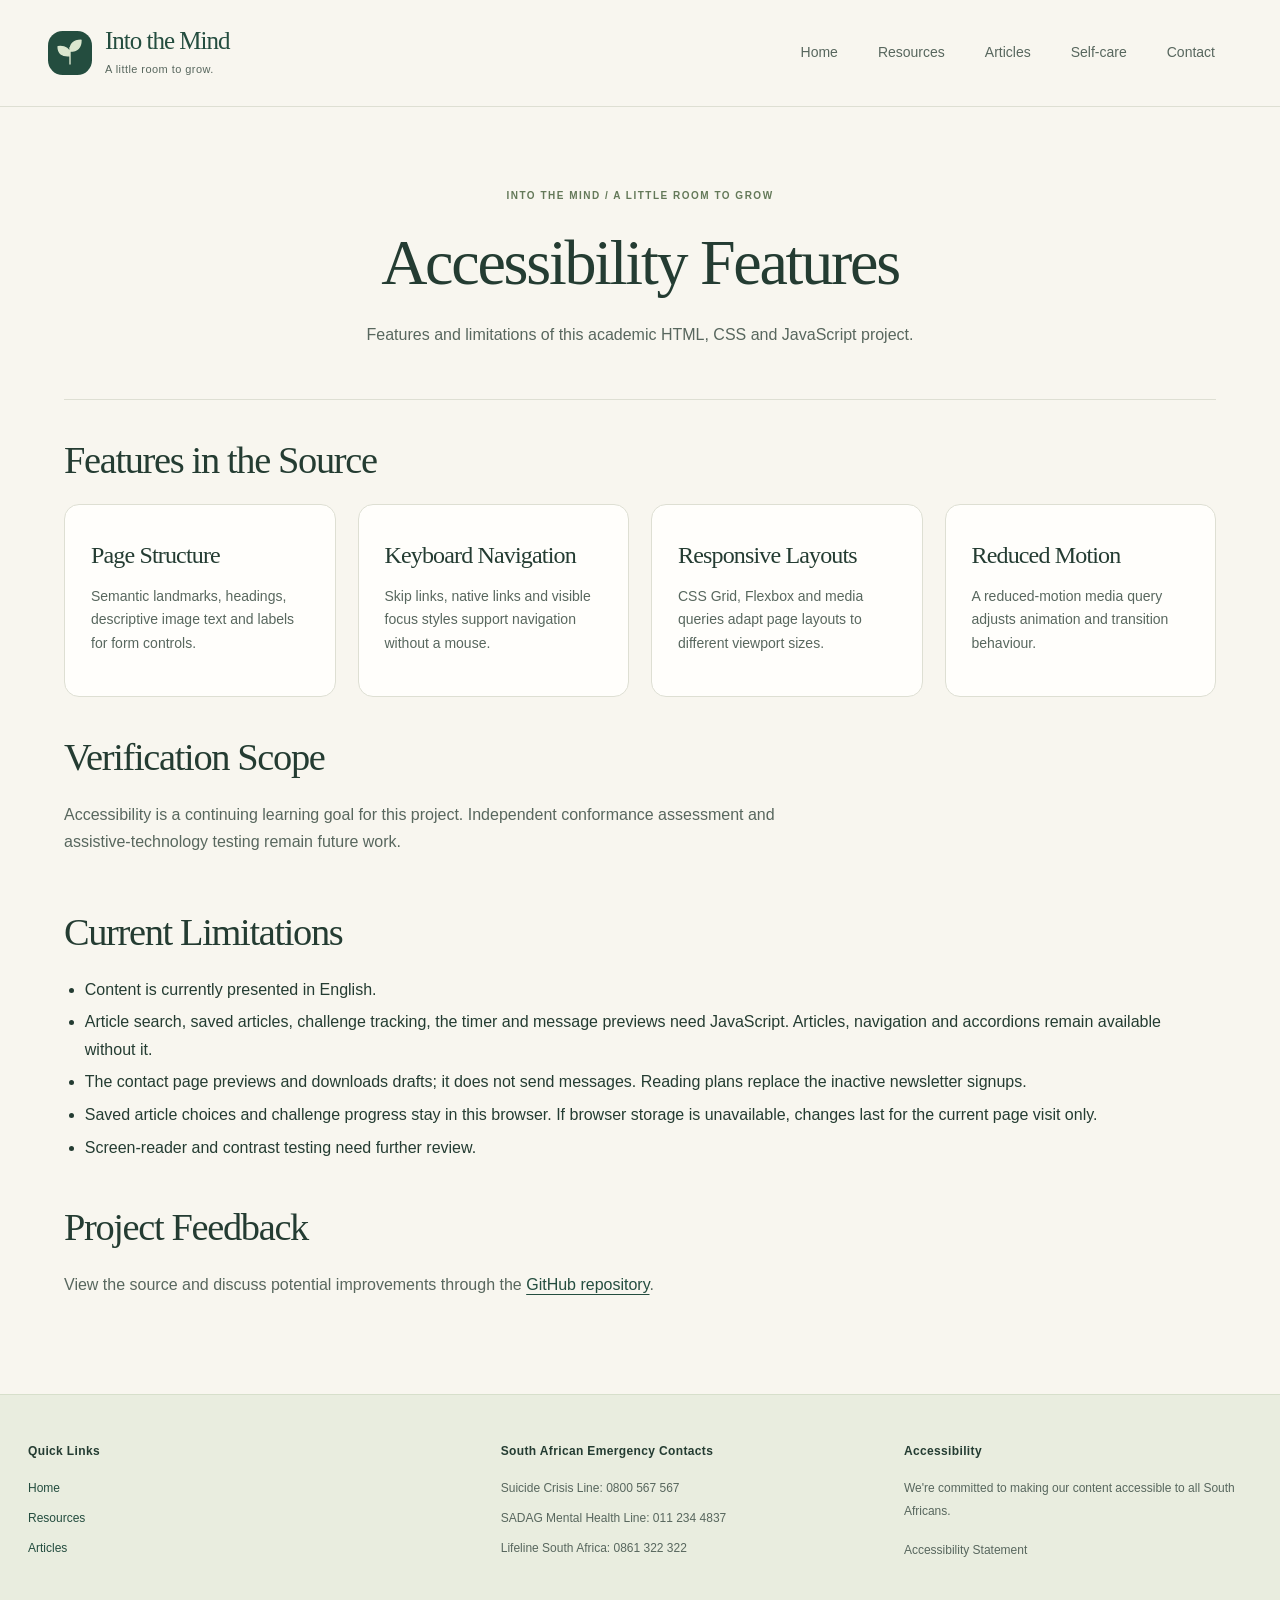
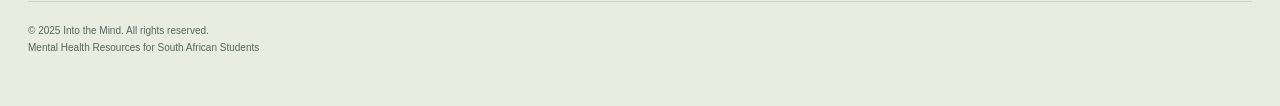
==== commit bdc09b2d: "Add interactive reading lists, focus timer and self-care tools" ====
--- a/accessibility.html
+++ b/accessibility.html
@@ -8,6 +8,7 @@
     <meta name="theme-color" content="#244d3f">
     <link rel="icon" href="assets/brand-mark.svg" type="image/svg+xml">
     <link rel="stylesheet" href="styles.css">
+    <script src="script.js" defer></script>
 </head>
 <body>
     <a href="#main-content" class="skip-link">Skip to main content</a>
@@ -27,7 +28,7 @@
     <main id="main-content" class="grid-container">
         <section class="page-header" aria-labelledby="page-heading">
             <h1 id="page-heading">Accessibility Features</h1>
-            <p>Features and limitations of this academic HTML and CSS prototype.</p>
+            <p>Features and limitations of this academic HTML, CSS and JavaScript project.</p>
         </section>
         <section class="accessibility-features" aria-labelledby="features-heading">
             <h2 id="features-heading">Features in the Source</h2>
@@ -46,7 +47,9 @@
             <h2 id="limitations-heading">Current Limitations</h2>
             <ul>
                 <li>Content is currently presented in English.</li>
-                <li>Contact and newsletter forms are inactive demonstrations.</li>
+                <li>Article search, saved articles, challenge tracking, the timer and message previews need JavaScript. Articles, navigation and accordions remain available without it.</li>
+                <li>The contact page previews and downloads drafts; it does not send messages. Reading plans replace the inactive newsletter signups.</li>
+                <li>Saved article choices and challenge progress stay in this browser. If browser storage is unavailable, changes last for the current page visit only.</li>
                 <li>Screen-reader and contrast testing need further review.</li>
             </ul>
         </section>
--- a/styles.css
+++ b/styles.css
@@ -135,6 +135,52 @@
 button:disabled,input:disabled,textarea:disabled,select:disabled {cursor:default;opacity:.72;}
 .demo-note {font-size:12px!important;line-height:1.7;background:#fffefb99;border:1px solid #c7d0bb;border-radius:8px;padding:10px 13px;color:#4f604e!important;margin-bottom:18px;}
 .required {color:#9b4834;}
+/* Useful tools share the existing palette and keep native keyboard controls. */
+[hidden] {display:none!important;}
+.secondary-button {display:inline-flex;align-items:center;justify-content:center;padding:10px 18px;border:1px solid var(--forest);border-radius:999px;background:var(--white);color:var(--forest);font-size:13px;font-weight:600;line-height:1.5;cursor:pointer;text-decoration:none;}
+.secondary-button:hover,.secondary-button[aria-pressed="true"] {background:var(--forest);color:var(--white);}
+.filter-button {cursor:pointer;}
+.article-search-row {display:flex;flex-wrap:wrap;gap:20px;align-items:end;margin-bottom:20px;}
+.search-field {flex:1 1 280px;}
+.search-field input {width:100%;}
+.saved-filter {display:flex;gap:8px;align-items:center;min-height:48px;margin:0;}
+.saved-filter input {width:18px;height:18px;accent-color:var(--forest);}
+.filter-summary {display:flex;justify-content:space-between;align-items:center;gap:15px;margin-top:18px;}
+.filter-summary p {margin:0;font-size:14px;}
+.text-button {padding:8px 0;color:var(--forest);background:none;border:0;text-decoration:underline;text-underline-offset:4px;cursor:pointer;font-size:13px;}
+.storage-note,.interaction-status {font-size:12px;color:var(--muted);margin:12px 0;}
+.empty-state {padding:24px;border:1px dashed var(--line);border-radius:12px;background:var(--white);margin-top:20px;}
+.article-grid {display:block;}
+.articles-container {display:grid;grid-template-columns:repeat(auto-fit,minmax(min(100%,280px),1fr));gap:24px;}
+.article-card .save-button {display:block;margin-top:18px;}
+.reading-plan-form select {width:min(100%,340px);}
+.reading-plan-result {max-width:600px;text-align:left;margin:24px auto 0;padding:24px;background:var(--white);border:1px solid var(--line);border-radius:12px;}
+.reading-plan-result h3 {margin-bottom:15px;}
+.reading-plan-result li {margin:10px 0;}
+.focus-timer {display:grid;grid-template-columns:1fr 1fr;gap:35px;align-items:center;padding:35px;border:1px solid var(--line);border-radius:18px;background:var(--lavender);scroll-margin-top:30px;}
+.timer-copy h2 {margin-bottom:20px;}
+.timer-copy p {color:var(--muted);}
+.timer-controls {text-align:center;min-width:0;}
+.timer-controls select {width:100%;}
+.timer-display {font:400 clamp(3rem,8vw,5rem)/1.2 Georgia,serif;font-variant-numeric:tabular-nums;margin:20px 0 12px;}
+progress {display:block;width:100%;height:10px;border:0;border-radius:20px;overflow:hidden;background:var(--line);accent-color:var(--forest);}
+progress::-webkit-progress-bar {background:var(--line);}
+progress::-webkit-progress-value {background:var(--forest);border-radius:20px;}
+progress::-moz-progress-bar {background:var(--forest);border-radius:20px;}
+.timer-actions,.message-actions {display:flex;justify-content:center;flex-wrap:wrap;gap:12px;margin-top:20px;}
+.message-actions {justify-content:flex-start;}
+.challenge-progress {margin-bottom:25px;}
+.challenge-progress>p:first-child {margin-bottom:10px;}
+.day-card {transition:border-color .2s,background-color .2s;}
+.day-card.is-complete {background:#dbe8ce;border-color:#76916c;}
+.day-card .secondary-button {margin-top:8px;}
+.message-preview {padding:24px;margin:24px 0;background:var(--white);border:1px solid var(--line);border-radius:12px;}
+.message-preview h3 {margin-bottom:15px;}
+.message-preview pre {white-space:pre-wrap;overflow-wrap:anywhere;font:14px/1.8 var(--font-main);margin:18px 0 24px;}
+.site-status {position:fixed;bottom:24px;left:50%;transform:translateX(-50%);z-index:50;max-width:min(600px,calc(100% - 32px));width:max-content;padding:13px 22px;background:var(--forest-dark);color:var(--white);border-radius:12px;box-shadow:0 8px 30px #193b3020;font-size:13px;margin:0;}
+.site-status:empty {display:none;}
+@media(max-width:780px){.focus-timer{grid-template-columns:1fr;padding:25px;gap:25px;}.filter-summary{align-items:flex-start;}.reading-plan-form select{width:100%;}}
+@media print{.site-status,.focus-timer,.article-categories,.save-button,.reading-plan-form{display:none;}}
 /* Native checkbox accordions retain keyboard access without JavaScript. */
 .accordion-item {position:relative;background:var(--white);border:1px solid var(--line);border-radius:12px;margin:14px 0;overflow:hidden;}
 .accordion-checkbox {position:absolute;opacity:0;width:1px;height:1px;}
